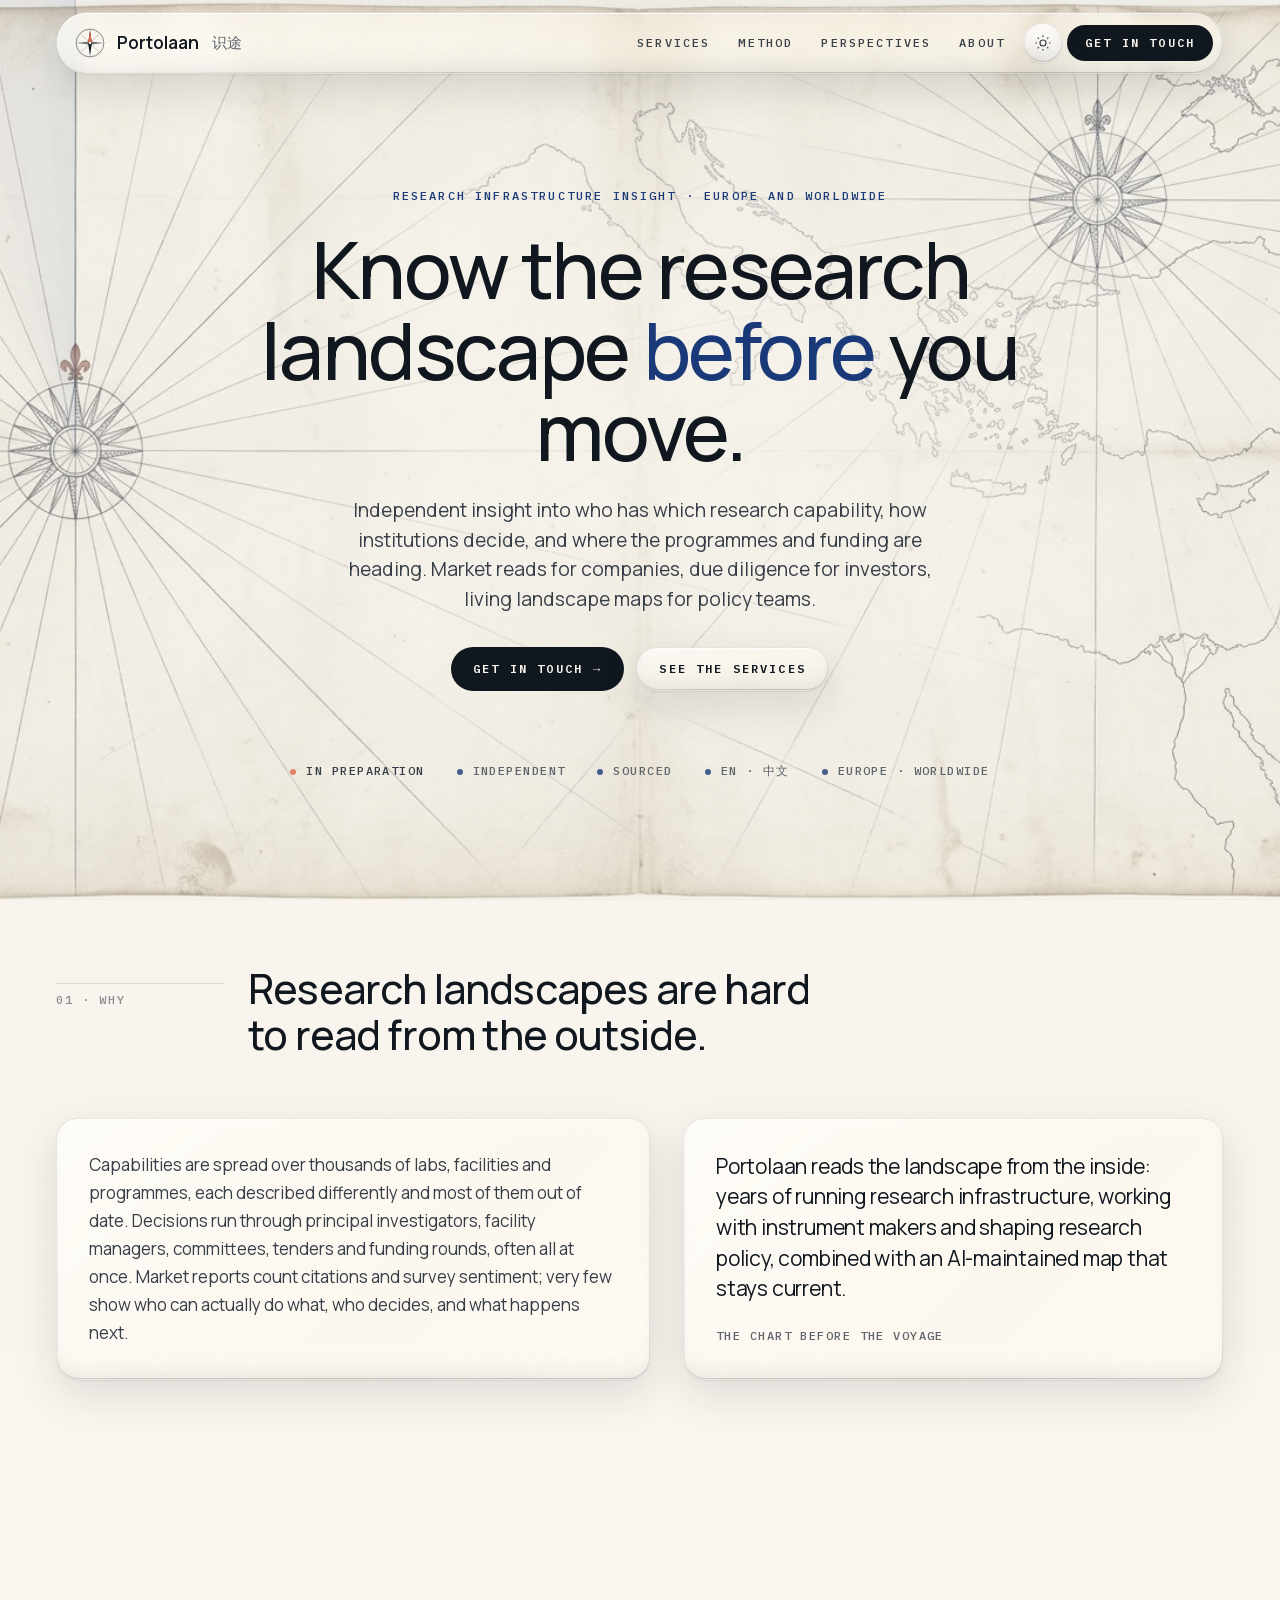
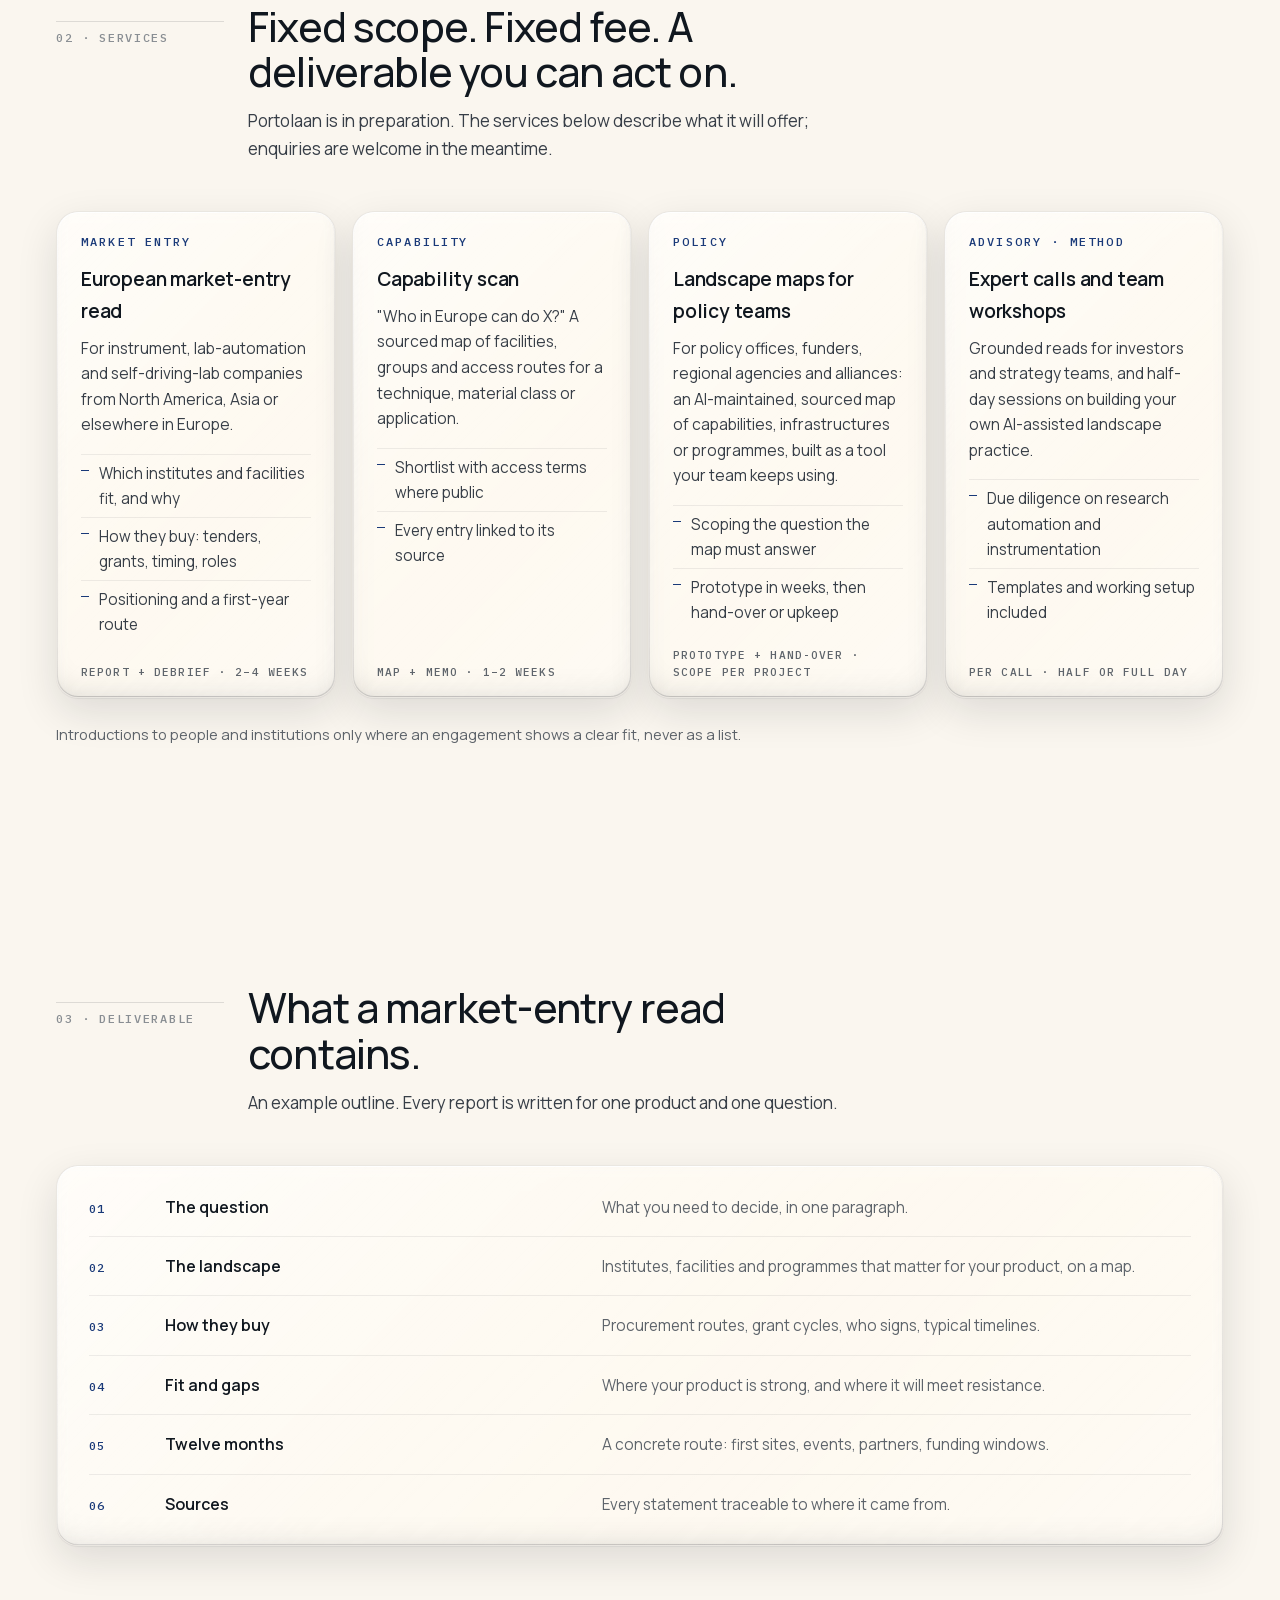
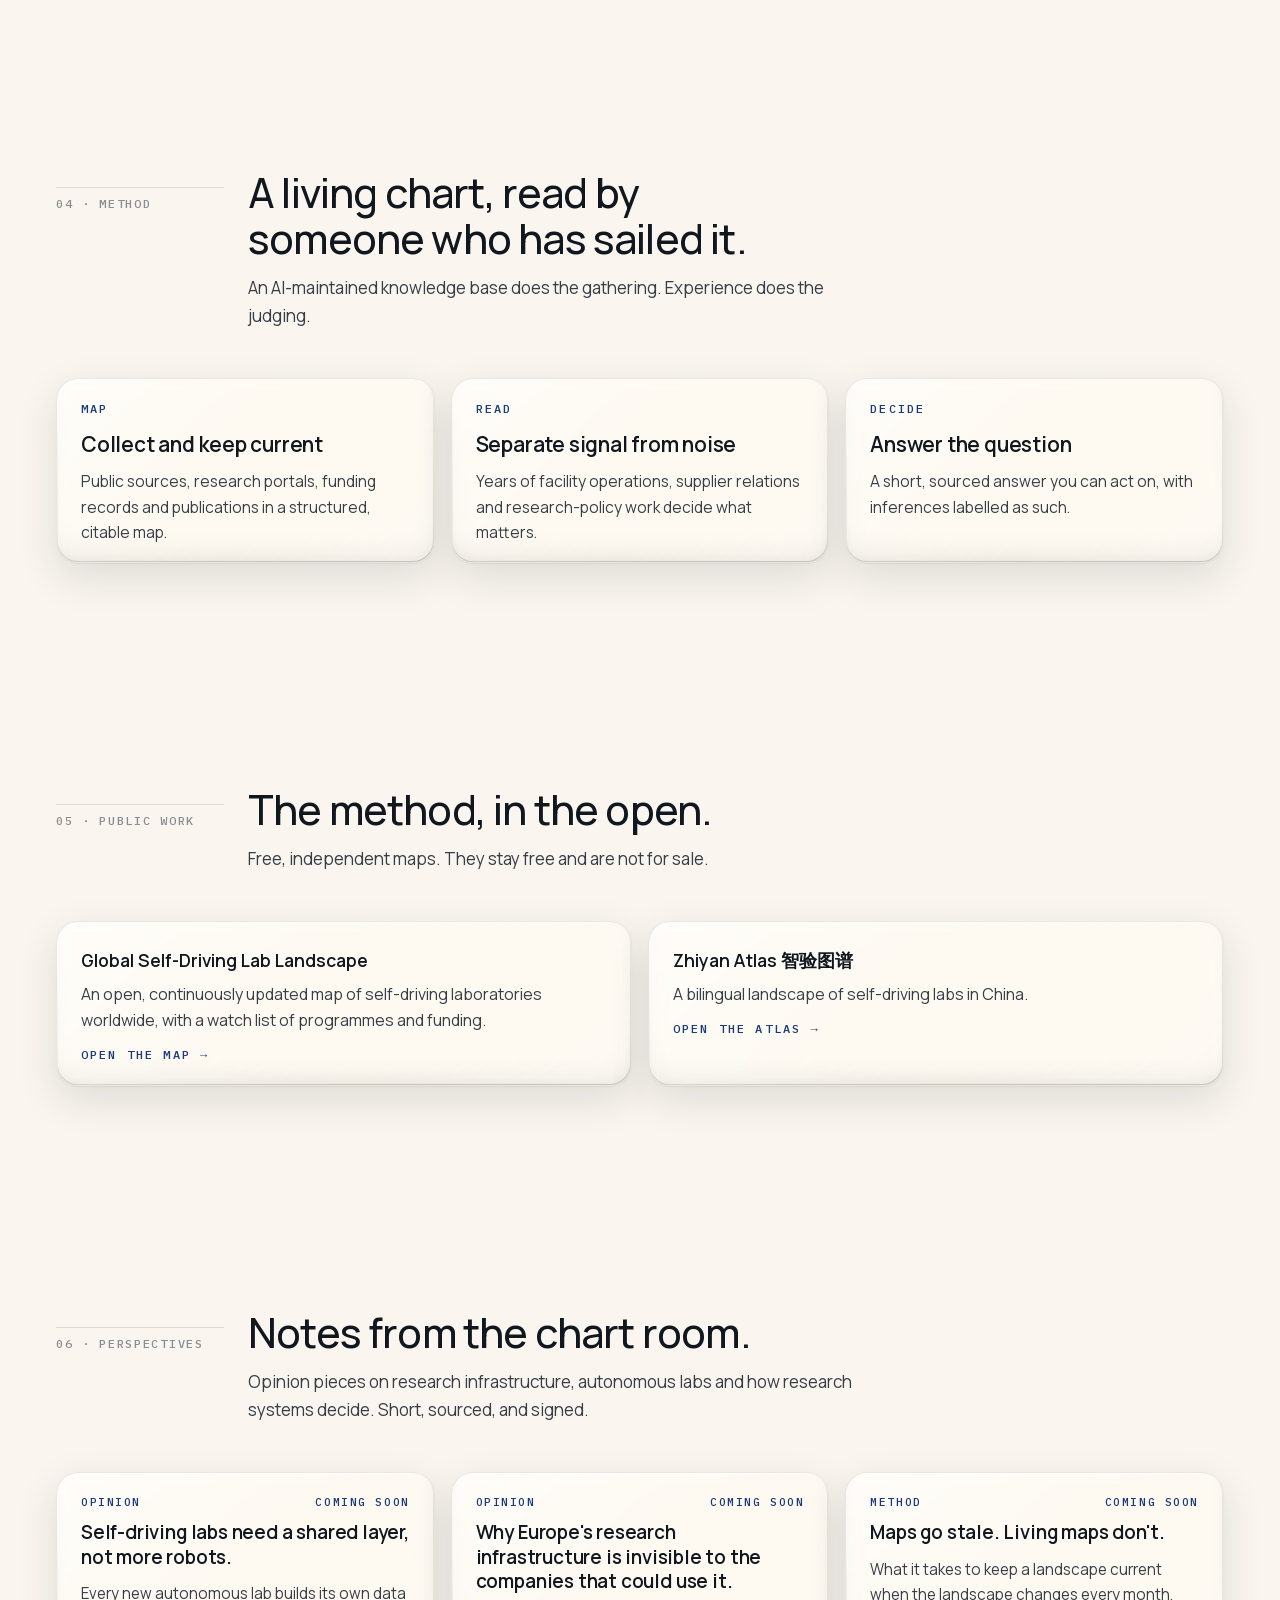
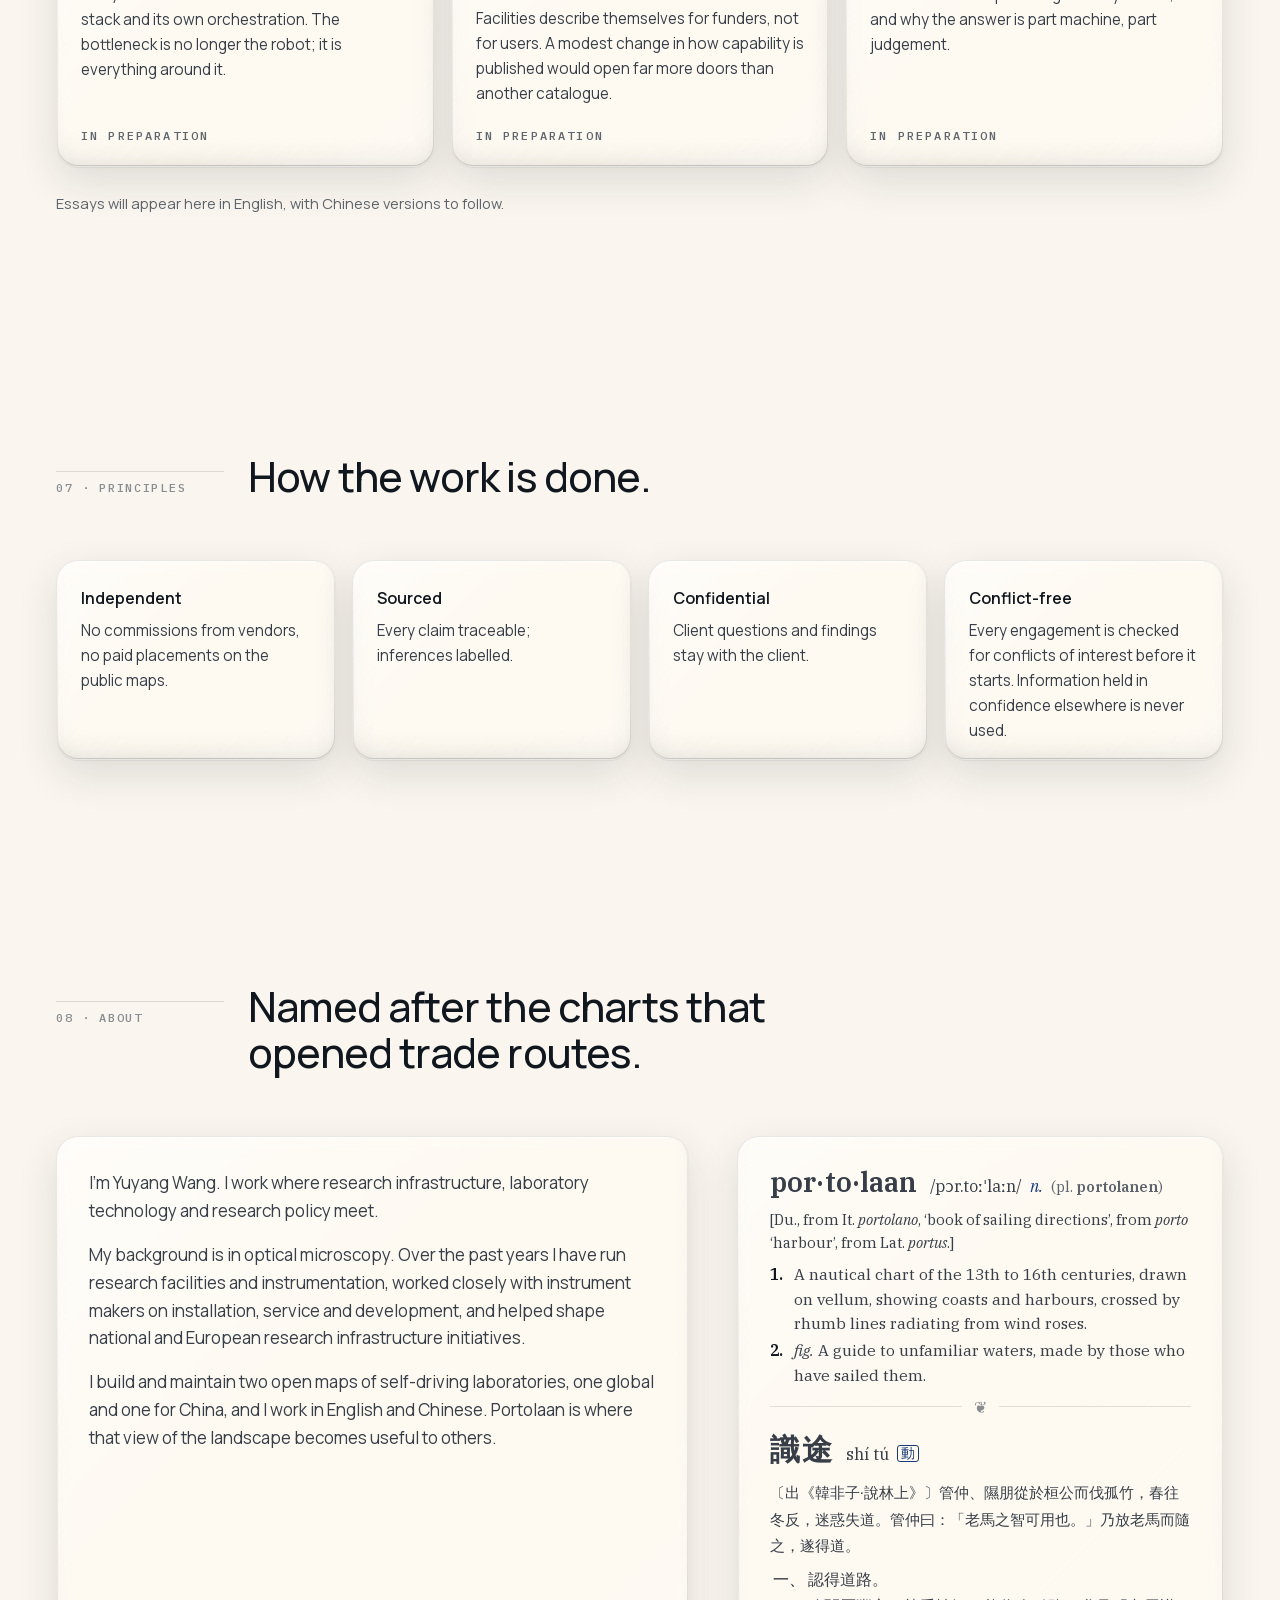
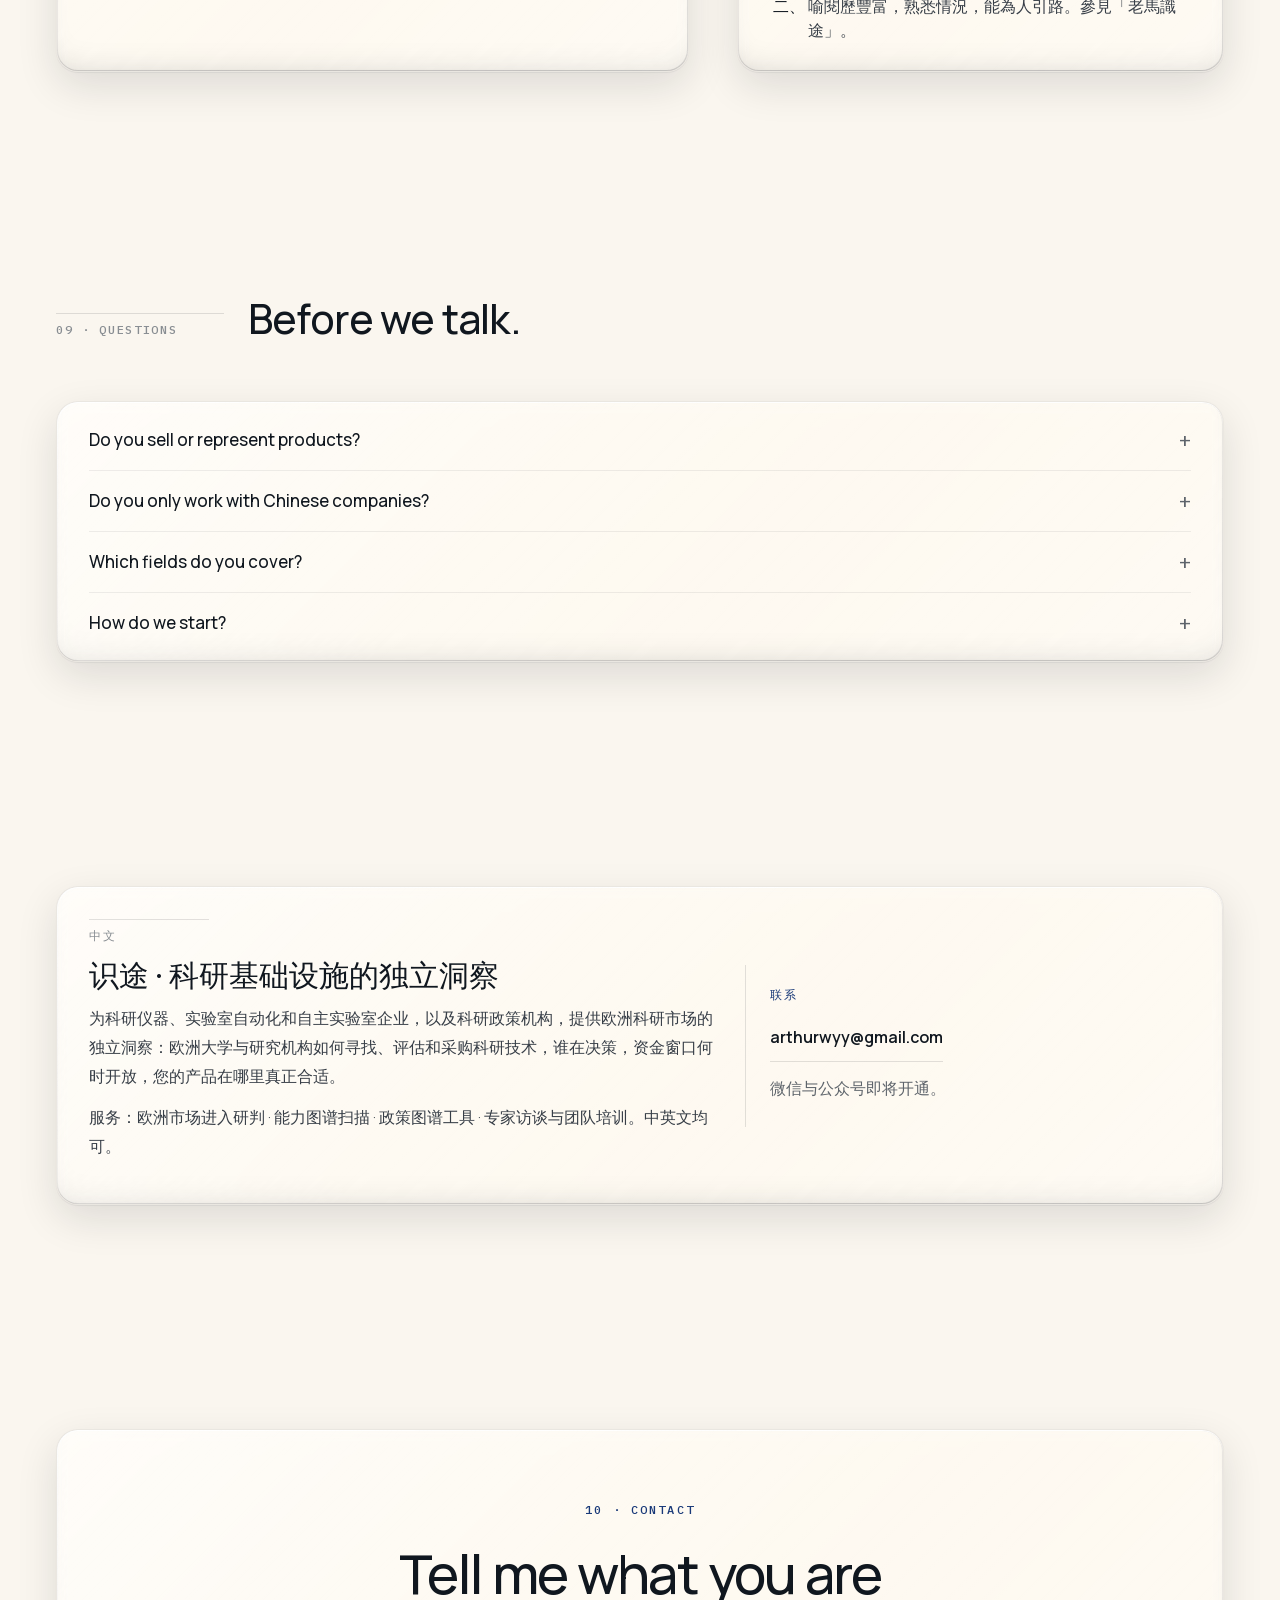
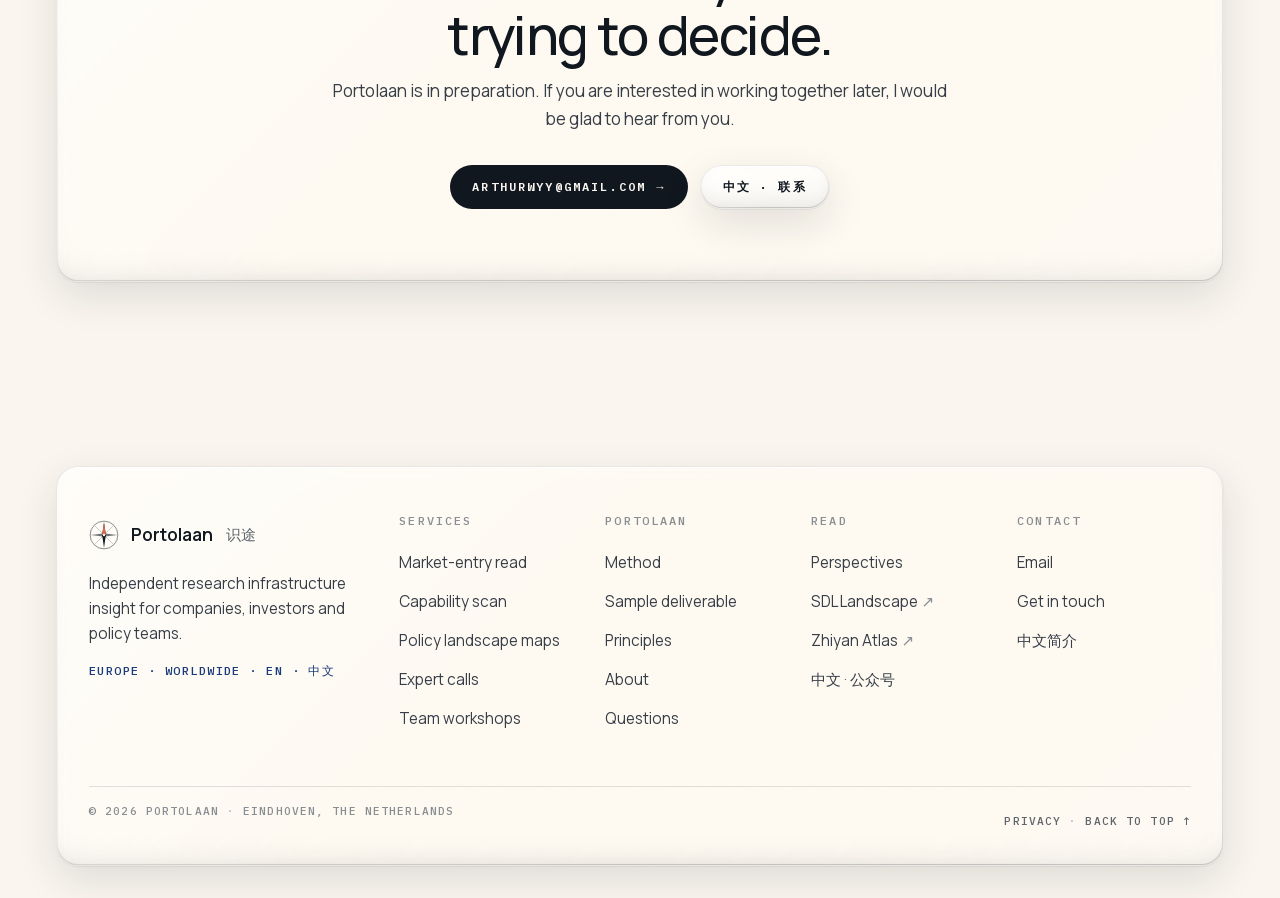
==== index.html @ 468b1782 "Portolaan website, first public version (soft launch, not indexed)" ====
<!doctype html>
<html lang="en">
<head>
<meta charset="utf-8">
<meta name="viewport" content="width=device-width, initial-scale=1, viewport-fit=cover">
<meta name="robots" content="noindex, nofollow">
<link rel="canonical" href="https://portolaan.com/">
<link rel="icon" href="favicon.svg" type="image/svg+xml">
<meta property="og:type" content="website">
<meta property="og:site_name" content="Portolaan 识途">
<meta property="og:title" content="Portolaan · Know the research landscape before you move">
<meta property="og:description" content="Independent research infrastructure insight for companies, investors and policy teams. Europe and worldwide.">
<meta property="og:url" content="https://portolaan.com/">
<meta property="og:image" content="https://portolaan.com/img/share.jpg">
<meta property="og:image:width" content="1200"><meta property="og:image:height" content="630">
<meta name="twitter:card" content="summary_large_image">
<meta name="theme-color" content="#0a0f15">
<title>Portolaan 识途 · Research infrastructure insight</title>
<meta name="description" content="Independent research infrastructure insight: who has which capability, how institutions decide, where programmes and funding are heading. For companies, investors and research-policy teams.">
<script>
/* Theme: remembered choice, else the system setting. Runs before paint to avoid a flash. */
(function(){try{var t=localStorage.getItem('portolaan-theme');if(t==='light'||t==='dark')document.documentElement.setAttribute('data-theme',t);}catch(e){}})();
</script>
<link rel="stylesheet" href="css/fonts-extra.css">
<link rel="stylesheet" href="css/tokens.css">
<link rel="stylesheet" href="css/glass.css">
<style>
*{box-sizing:border-box}
html{scroll-behavior:smooth;-webkit-text-size-adjust:100%;overflow-x:clip}
body{overflow-x:clip}
body{margin:0;background:var(--bg);color:var(--ink);font:400 var(--fs-body)/1.65 var(--font-sans);-webkit-font-smoothing:antialiased;text-rendering:optimizeLegibility}
a{color:inherit}
.wrap{max-width:var(--max);margin:0 auto;padding:0 max(16px,env(safe-area-inset-left))}
.ph{background:oklch(0.85 0.12 85 / 0.22);color:oklch(0.86 0.10 85);padding:0 5px;border-radius:4px}
:root[data-theme="light"] .ph{color:oklch(0.45 0.10 70)}
@media (prefers-color-scheme: light){:root:not([data-theme="dark"]) .ph{color:oklch(0.45 0.10 70)}}

/* Chart backdrop: fixed, behind everything, so every Lens surface has something to bend */
.chart-bg{position:fixed;inset:0;z-index:-2;pointer-events:none;color:var(--chart-line)}
.chart-bg svg{width:100%;height:100%;display:block}
/* Backdrop plate (generated, design-assets/gemini-prompts.md 1a) */
.plate{opacity:.82}
.plate-vellum{filter:saturate(.55) brightness(1.05) contrast(.92);opacity:.75}
.theme-light-only{display:none}
:root[data-theme="light"] .theme-light-only{display:inline}
:root[data-theme="light"] .theme-dark-only{display:none}
@media (prefers-color-scheme: light){:root:not([data-theme="dark"]) .theme-light-only{display:inline}:root:not([data-theme="dark"]) .theme-dark-only{display:none}}
/* Ambient loop: a slow drift of the whole chart, a compass-bearing sweep round the west rose, two beacons */
.drift{transform-box:view-box;transform-origin:50% 50%;animation:drift 90s var(--ease) infinite alternate}
@keyframes drift{from{transform:scale(1.03) translate(0,0)}to{transform:scale(1.09) translate(-1.6%,-1.2%)}}
.sweep{color:var(--accent);transform-origin:0 0;animation:sweep 48s linear infinite}
@keyframes sweep{to{transform:rotate(360deg)}}
.beacon{fill:none;stroke:var(--accent);stroke-width:1.2;transform-box:fill-box;transform-origin:center;opacity:0;animation:beacon 7s ease-out infinite}
.beacon.b2{animation-delay:3.5s}
@keyframes beacon{0%{transform:scale(.4);opacity:.55}100%{transform:scale(9);opacity:0}}
body.past-hero .drift,body.past-hero .sweep,body.past-hero .beacon{animation-play-state:paused}
@media (prefers-reduced-motion: reduce){.drift,.sweep,.beacon{animation:none}.beacon{display:none}}
.grain{position:fixed;inset:-50%;z-index:-1;pointer-events:none;opacity:.05;background-image:url("data:image/svg+xml;utf8,<svg xmlns='http://www.w3.org/2000/svg' width='160' height='160'><filter id='n'><feTurbulence type='fractalNoise' baseFrequency='.9' numOctaves='2' stitchTiles='stitch'/></filter><rect width='100%' height='100%' filter='url(%23n)'/></svg>")}


/* Header: floating Lens bar */
.bar{position:sticky;top:12px;z-index:50;margin:12px auto 0;width:calc(100% - 24px);max-width:calc(var(--max) - 32px);display:flex;align-items:center;justify-content:space-between;gap:var(--s-4);padding:10px 10px 10px 18px;border-radius:var(--r-pill)}
.brand{display:flex;align-items:center;gap:12px;text-decoration:none;white-space:nowrap;min-height:40px}
.brand svg{width:30px;height:30px;color:var(--ink)}
.brand .wm{font-weight:600;font-size:1.12rem;letter-spacing:-0.01em}
.brand .zh{font-size:.95rem;color:var(--ink-3);margin-left:2px}
nav{display:flex;align-items:center;gap:4px}
nav a{font:500 var(--fs-label)/1 var(--font-mono);letter-spacing:var(--track-label);text-transform:uppercase;text-decoration:none;color:var(--ink-2);padding:10px 12px;border-radius:var(--r-pill);transition:color var(--t-fast) var(--ease),background var(--t-fast) var(--ease)}
nav a:hover{color:var(--ink);background:var(--rule-2)}

/* Theme switch */
.theme-btn{flex:none;width:40px;height:40px;border-radius:var(--r-pill);display:grid;place-items:center;cursor:pointer;color:var(--ink-2);padding:0;margin-left:2px;transition:color var(--t-fast) var(--ease),transform var(--t-fast) var(--ease)}
.theme-btn:hover{color:var(--ink)}
.theme-btn:active{transform:scale(.94)}
.theme-btn svg{width:18px;height:18px}
.theme-btn .sun{display:none}
:root[data-theme="light"] .theme-btn .sun{display:block}
:root[data-theme="light"] .theme-btn .moon{display:none}
@media (prefers-color-scheme: light){:root:not([data-theme="dark"]) .theme-btn .sun{display:block}:root:not([data-theme="dark"]) .theme-btn .moon{display:none}}
/* Buttons */
.btn{display:inline-flex;align-items:center;gap:10px;font:600 var(--fs-label)/1 var(--font-mono);letter-spacing:var(--track-label);text-transform:uppercase;text-decoration:none;padding:15px 22px;border-radius:var(--r-pill);transition:transform var(--t-fast) var(--ease),box-shadow var(--t-base) var(--ease)}
.btn:active{transform:scale(.97)}
nav a.btn-solid,.btn-solid{background:var(--ink);color:var(--bg)}
.btn-solid:hover{transform:translateY(-1px)}
.btn-lens{color:var(--ink)}
.btn .arr{display:inline-block;transition:transform var(--t-base) var(--ease)}
.btn:hover .arr{transform:translateX(3px)}

/* Hero */
.hero{min-height:calc(100svh - 120px);display:grid;place-items:center;text-align:center;padding:var(--s-9) 0 var(--s-8)}
/* Quiet centre: a soft scrim behind the headline so the moving chart never fights the type */
.hero{position:relative}
.hero::before{content:"";position:absolute;inset:-10% 0;z-index:-1;pointer-events:none;background:radial-gradient(ellipse 50% 45% at 50% 48%,var(--bg) 0%,transparent 100%);opacity:.7}
.eyebrow{font:500 var(--fs-label)/1.4 var(--font-mono);letter-spacing:var(--track-label);text-transform:uppercase;color:var(--accent);margin:0 0 var(--s-5)}
h1{font-weight:500;font-size:var(--fs-display);line-height:1.02;letter-spacing:var(--track-display);margin:0 auto var(--s-5);max-width:16ch}
h1 em{font-style:normal;color:var(--accent)}
.lead{font-size:var(--fs-lead);line-height:1.55;color:var(--ink-2);max-width:56ch;margin:0 auto var(--s-6)}
.cta{display:flex;gap:var(--s-3);justify-content:center;flex-wrap:wrap}
.hero-meta{margin-top:var(--s-8);display:flex;gap:var(--s-6);justify-content:center;flex-wrap:wrap;font:500 var(--fs-label)/1.4 var(--font-mono);letter-spacing:.12em;text-transform:uppercase;color:var(--ink-3)}
.hero-meta .status{color:var(--ink-2)}
.hero-meta .status::before{background:var(--rhumb)!important;animation:none}
.hero-meta span::before{content:"";display:inline-block;width:6px;height:6px;border-radius:50%;background:var(--accent);margin-right:10px;vertical-align:middle;opacity:.8}

/* Sections */
section{padding:var(--s-9) 0;position:relative}
.sec-head{display:grid;grid-template-columns:168px 1fr;gap:var(--s-5);align-items:baseline;margin-bottom:var(--s-7)}
.idx{white-space:nowrap;font:500 var(--fs-label)/1 var(--font-mono);letter-spacing:.14em;color:var(--ink-4);text-transform:uppercase;padding-top:10px;border-top:1px solid var(--rule)}
h2{font-weight:500;font-size:var(--fs-h2);line-height:1.12;letter-spacing:var(--track-h2);margin:0 0 var(--s-3);max-width:22ch}
.sec-lead{font-size:1.06rem;color:var(--ink-2);max-width:62ch;margin:0}

/* The gap: statement + Lens panel */
.gap{display:grid;grid-template-columns:1.1fr 1fr;gap:var(--s-6);align-items:stretch}
.gap p{margin:0;color:var(--ink-2);font-size:1.06rem}
.statement{padding:var(--s-6);border-radius:var(--r-3)}
.statement p{color:var(--ink);font-size:1.32rem;line-height:1.45;letter-spacing:-0.01em}
.statement .who{margin-top:var(--s-5);font:500 var(--fs-label)/1.4 var(--font-mono);letter-spacing:.12em;text-transform:uppercase;color:var(--ink-3)}

.text-panel{padding:var(--s-6);border-radius:var(--r-3);margin:0}
/* Services: Lens panels */
.grid{display:grid;gap:var(--s-4);grid-template-columns:repeat(auto-fit,minmax(270px,1fr))}
.panel{padding:var(--s-5) var(--s-5) var(--s-4);border-radius:var(--r-3);display:flex;flex-direction:column;min-height:100%}
.panel .k{font:500 var(--fs-label)/1 var(--font-mono);letter-spacing:var(--track-label);text-transform:uppercase;color:var(--accent);margin-bottom:var(--s-4)}
.panel h3{font-weight:600;font-size:var(--fs-h3);letter-spacing:-0.01em;margin:0 0 var(--s-2)}
.panel p{margin:0;color:var(--ink-2);font-size:.97rem}
.panel ul{list-style:none;margin:var(--s-4) 0 0;padding:0}
.panel li{position:relative;padding:6px 0 6px 18px;color:var(--ink-2);font-size:.95rem;border-top:1px solid var(--rule-2)}
.panel li::before{content:"";position:absolute;left:0;top:15px;width:8px;height:1px;background:var(--accent)}
.panel .meta{margin-top:auto;padding-top:var(--s-4);font:500 .7rem/1.5 var(--font-mono);letter-spacing:.1em;text-transform:uppercase;color:var(--ink-3)}
.note{margin-top:var(--s-5);color:var(--ink-3);font-size:.92rem}

/* Sample report: ruled list */
.toc{border-radius:var(--r-3);padding:var(--s-3) var(--s-6)}
.toc ol{list-style:none;margin:0;padding:0;counter-reset:t}
.toc li{counter-increment:t;display:grid;grid-template-columns:60px 1fr 1.4fr;gap:var(--s-4);padding:var(--s-4) 0;border-top:1px solid var(--rule-2);align-items:baseline}
.toc li:first-child{border-top:0}
.toc li::before{content:counter(t,decimal-leading-zero);font:500 var(--fs-label)/1 var(--font-mono);color:var(--accent);letter-spacing:.1em}
.toc b{font-weight:600}
.toc span{color:var(--ink-3);font-size:.95rem}

/* Method: three steps on a rule */
.steps{display:grid;grid-template-columns:repeat(3,1fr);gap:var(--s-4)}
.step .n{font:500 var(--fs-label)/1 var(--font-mono);letter-spacing:var(--track-label);text-transform:uppercase;color:var(--accent);margin-bottom:var(--s-3)}
.step h3{font-weight:600;font-size:1.3rem;margin:0 0 var(--s-2);letter-spacing:-0.01em}
.step p{margin:0;color:var(--ink-2)}

/* Proof */
.proof{display:grid;grid-template-columns:1fr 1fr;gap:var(--s-4)}
.proof a{text-decoration:none;padding:var(--s-5);border-radius:var(--r-3);display:block;transition:transform var(--t-base) var(--ease)}
.proof a:hover{transform:translateY(-2px)}
.proof h3{margin:0 0 6px;font-weight:600;font-size:1.1rem}
.proof p{margin:0;color:var(--ink-2)}
.proof .go{display:block;margin-top:var(--s-4);font:500 var(--fs-label)/1 var(--font-mono);letter-spacing:var(--track-label);text-transform:uppercase;color:var(--accent)}

/* Perspectives (blog) */
.posts{display:grid;gap:var(--s-4);grid-template-columns:repeat(3,1fr)}
.post{text-decoration:none;padding:var(--s-5);border-radius:var(--r-3);display:flex;flex-direction:column;gap:var(--s-3);transition:transform var(--t-base) var(--ease)}
.post:not(.post-soon):hover{transform:translateY(-2px)}
.post-meta{display:flex;justify-content:space-between;font:500 .7rem/1 var(--font-mono);letter-spacing:.14em;text-transform:uppercase;color:var(--accent)}
.post h3{margin:0;font-weight:600;font-size:1.18rem;line-height:1.3;letter-spacing:-0.01em}
.post p{margin:0;color:var(--ink-2);font-size:.95rem}
.post .go{margin-top:auto;padding-top:var(--s-3);font:500 var(--fs-label)/1 var(--font-mono);letter-spacing:var(--track-label);text-transform:uppercase;color:var(--ink-3)}
/* Principles */
.principles{display:grid;grid-template-columns:repeat(4,1fr);gap:var(--s-4)}
.principles .panel{min-height:0}
.principles b{display:block;font-weight:600;margin-bottom:6px}
.principles p{margin:0;color:var(--ink-2);font-size:.95rem}

/* About */
.about{display:grid;grid-template-columns:1.3fr 1fr;gap:var(--s-7)}
.about p{margin:0 0 var(--s-4);color:var(--ink-2);font-size:1.06rem}
/* Name card as an old dictionary entry: serif, small caps, hairlines, hanging senses */
.namecard{padding:var(--s-5) var(--s-6);border-radius:var(--r-3)}
.dict{--serif:"IBM Plex Serif","Iowan Old Style",Palatino,Georgia,serif;
      --serif-tc:"Songti TC","STSong","PMingLiU","MingLiU","Noto Serif CJK TC","Source Han Serif TC",serif;
      font-family:var(--serif);color:var(--ink);font-size:.98rem;line-height:1.55}
.dict::before{opacity:.8}
.dict p{margin:0}
.dict .hw{font-size:1.02rem;margin-bottom:6px}
.dict .hw b{font-size:1.7rem;font-weight:700;letter-spacing:.005em;margin-right:4px}
.dict .hw.zh b{font-family:var(--serif-tc);font-size:1.9rem;letter-spacing:.06em}
.dict .pron{font-family:var(--serif);color:var(--ink-2);margin:0 4px}
.dict .pos{color:var(--accent);margin-right:4px}
.dict [lang="zh-Hant"] .pos{font-style:normal;font-family:var(--serif-tc);font-size:.85rem;border:1px solid currentColor;border-radius:3px;padding:0 3px;vertical-align:2px}
.dict .infl{color:var(--ink-3);font-size:.92rem}
.dict .infl b{font-weight:600;font-size:inherit;margin:0}
.dict .ety{color:var(--ink-2);font-size:.92rem;margin-bottom:8px}
.dict [lang="zh-Hant"]{font-family:var(--serif-tc)}
.dict [lang="zh-Hant"] .ety{line-height:1.8}
.dict .senses{margin:0;padding-left:1.5em;list-style:none;counter-reset:sn}
.dict .senses li{counter-increment:sn;position:relative;margin:3px 0;color:var(--ink-2)}
.dict .senses li::before{content:counter(sn) ".";position:absolute;left:-1.5em;font-weight:700;color:var(--ink)}
.dict [lang="zh-Hant"] .senses{padding-left:2.4em}
.dict [lang="zh-Hant"] .senses li::before{content:counter(sn,cjk-decimal) "、";left:-2.4em;width:2.2em;text-align:right;font-weight:400}
.dict .orn{text-align:center;color:var(--ink-4);margin:var(--s-3) 0;font-size:1rem;letter-spacing:1em;border-top:1px solid var(--rule-2);line-height:0;padding-top:0}
.dict .orn{display:flex;align-items:center;gap:12px;border:0;line-height:1;letter-spacing:0}
.dict .orn::before,.dict .orn::after{content:"";flex:1;height:1px;background:var(--rule)}

/* FAQ */
.faq{border-radius:var(--r-3);padding:var(--s-2) var(--s-6)}
details{border-top:1px solid var(--rule-2);padding:var(--s-2) 0}
details:first-child{border-top:0}
summary{cursor:pointer;list-style:none;min-height:44px;padding:8px 0;display:flex;justify-content:space-between;align-items:center;font-weight:500;font-size:1.06rem}
summary::-webkit-details-marker{display:none}
summary::after{content:"+";font:400 1.3rem/1 var(--font-mono);color:var(--ink-3);transition:transform var(--t-base) var(--ease)}
details[open] summary::after{transform:rotate(45deg)}
details p{color:var(--ink-2);margin:var(--s-3) 0 0;max-width:70ch}

/* Chinese block + channels */
.zh-block{border-radius:var(--r-3);padding:var(--s-6);display:grid;grid-template-columns:1.4fr 1fr;gap:var(--s-6);align-items:center}
.zh-block h2{font-size:1.9rem;letter-spacing:0}
.zh-block p{color:var(--ink-2);margin:0 0 var(--s-3);line-height:1.8}
.zh-contact{padding:var(--s-5);border-left:1px solid var(--rule)}
.zh-contact .k{font:500 var(--fs-label)/1 var(--font-mono);letter-spacing:var(--track-label);color:var(--accent);margin-bottom:var(--s-3)}
.zh-contact a{color:var(--ink);font-weight:600;text-decoration:none;border-bottom:1px solid var(--rule);display:inline-block;padding:10px 0}
.zh-contact .soon{color:var(--ink-3);margin:var(--s-3) 0 0}
.qr{display:grid;grid-template-columns:1fr 1fr;gap:var(--s-4)}
.qr div{text-align:center}
.qr .box{aspect-ratio:1;border-radius:var(--r-2);border:1px dashed oklch(0.86 0.10 85 / 0.6);display:grid;place-items:center;font:500 .7rem/1.4 var(--font-mono);color:oklch(0.86 0.10 85);margin-bottom:var(--s-2);background:oklch(0.30 0.06 80 / 0.25)}
.qr b{display:block;font-size:.95rem}
.qr span{font-size:.82rem;color:var(--ink-3)}

/* Contact */
.contact{text-align:center;padding:var(--s-8) var(--s-6);border-radius:var(--r-3)}
.contact h2{margin:0 auto var(--s-3);max-width:18ch;font-size:clamp(2rem,4.4vw,3.4rem);letter-spacing:var(--track-display)}
.contact .sec-lead{margin:0 auto var(--s-6)}
.channels{margin-top:var(--s-5);font:500 var(--fs-label)/1.8 var(--font-mono);letter-spacing:.1em;text-transform:uppercase;color:var(--ink-3)}

/* Footer: site map on a Lens panel */
.site-foot{margin:var(--s-8) auto var(--s-6);border-radius:var(--r-3);padding:var(--s-7) var(--s-6) var(--s-5)}
.foot-grid{display:grid;grid-template-columns:1.6fr repeat(4,1fr);gap:var(--s-6)}
.foot-brand .brand{margin-bottom:var(--s-4)}
.foot-brand p{margin:0 0 var(--s-4);color:var(--ink-2);font-size:.95rem;max-width:30ch}
.foot-brand .tag{font:500 var(--fs-label)/1.5 var(--font-mono);letter-spacing:.12em;text-transform:uppercase;color:var(--accent)}
.foot-col h4{margin:0 0 var(--s-4);font:500 var(--fs-label)/1 var(--font-mono);letter-spacing:var(--track-label);text-transform:uppercase;color:var(--ink-4)}
.foot-col ul{list-style:none;margin:0;padding:0}
.foot-col li{margin:0}
.foot-col a{display:inline-block;padding:7px 0;text-decoration:none;color:var(--ink-2);font-size:.95rem;transition:color var(--t-fast) var(--ease)}
.foot-col a:hover{color:var(--ink)}
.foot-col .ext::after{content:" ↗";color:var(--ink-4)}
.foot-base{margin-top:var(--s-7);padding-top:var(--s-4);border-top:1px solid var(--rule);display:flex;justify-content:space-between;gap:var(--s-4);flex-wrap:wrap;font:500 .7rem/1.6 var(--font-mono);letter-spacing:.1em;text-transform:uppercase;color:var(--ink-4)}
.foot-base a{text-decoration:none;color:var(--ink-3);display:inline-block;padding:10px 0}
.foot-base a:hover{color:var(--ink)}
.foot-base .sep{margin:0 8px;opacity:.6}
@media (max-width:900px){.foot-grid{grid-template-columns:1fr 1fr}.foot-brand{grid-column:1/-1}}
@media (max-width:560px){.site-foot{padding:var(--s-6) var(--s-5) var(--s-4)}}

/* Reveal on scroll */
.rv{opacity:0;transform:translateY(14px);transition:opacity var(--t-slow) var(--ease),transform var(--t-slow) var(--ease)}
.rv.in{opacity:1;transform:none}
@media (prefers-reduced-motion: reduce){.rv{opacity:1;transform:none;transition:none}html{scroll-behavior:auto}}

@media (max-width:900px){
  nav a:not(.keep){display:none}
  .theme-btn{display:grid}
  .sec-head{grid-template-columns:1fr;gap:var(--s-3)}
  .idx{width:fit-content;padding-right:24px}
  .gap,.about,.zh-block,.proof,.posts{grid-template-columns:1fr}
  .steps,.principles{grid-template-columns:1fr 1fr}
  .toc li{grid-template-columns:44px 1fr}
  .toc li span{grid-column:2}
}
@media (max-width:420px){
  .bar{padding:8px 8px 8px 12px}
  .bar .brand svg{width:26px;height:26px}
  .bar .brand .wm{font-size:1rem}
  nav a.btn-solid.keep{padding:11px 12px !important;letter-spacing:.1em;white-space:nowrap}
}
@media (max-width:560px){
  .steps,.principles{grid-template-columns:1fr}
  .bar{top:8px;margin:8px auto 0;width:calc(100% - 16px)}
  .brand .zh{display:none}
  .hero-meta{gap:var(--s-4)}
}
</style>
</head>
<body>

<!-- Chart backdrop: a portolan network of rhumb lines from 16-point wind roses -->
<div class="chart-bg" aria-hidden="true">
  <svg class="plate-svg" viewBox="0 0 1376 768" preserveAspectRatio="xMidYMid slice">
    <g class="drift">
      <g class="theme-dark-only">
        <image class="plate" href="img/plate-deepwater.webp" width="1376" height="768"/>
        <g transform="translate(256 383)"><g class="sweep" data-sweep></g></g>
        <circle class="beacon b1" cx="256" cy="383" r="10"/>
        <circle class="beacon b2" cx="1158" cy="176" r="10"/>
      </g>
      <g class="theme-light-only">
        <image class="plate plate-vellum" href="img/plate-vellum.webp" width="1376" height="768"/>
        <g transform="translate(206 381)"><g class="sweep" data-sweep></g></g>
        <circle class="beacon b1" cx="206" cy="381" r="10"/>
        <circle class="beacon b2" cx="1078" cy="170" r="10"/>
      </g>
    </g>
  </svg>
</div>
<div class="grain" aria-hidden="true"></div>


<header class="bar lens">
  <a class="brand" href="#top" aria-label="Portolaan home">
    <svg viewBox="0 0 40 40" aria-hidden="true">
      <circle cx="20" cy="20" r="18.5" fill="none" stroke="currentColor" stroke-width="1.2" opacity=".55"/>
      <g stroke="currentColor" stroke-width=".8" opacity=".35">
        <line x1="20" y1="3" x2="20" y2="37"/><line x1="3" y1="20" x2="37" y2="20"/>
        <line x1="8" y1="8" x2="32" y2="32"/><line x1="32" y1="8" x2="8" y2="32"/>
      </g>
      <path d="M20 4 L22.6 20 L20 36 L17.4 20 Z" fill="currentColor"/>
      <path d="M4 20 L20 17.6 L36 20 L20 22.4 Z" fill="currentColor" opacity=".55"/>
      <path d="M20 4 L22.6 20 L17.4 20 Z" fill="var(--rhumb)"/>
      <circle cx="20" cy="20" r="1.6" fill="var(--bg)"/>
    </svg>
    <span class="wm">Portolaan</span><span class="zh">识途</span>
  </a>
  <nav aria-label="Primary">
    <a href="#services">Services</a><a href="#method">Method</a><a href="#perspectives">Perspectives</a><a href="#about">About</a>
    <button class="theme-btn lens keep" type="button" id="theme" aria-label="Switch between dark and light">
      <svg class="moon" viewBox="0 0 24 24" fill="none" stroke="currentColor" stroke-width="1.6" aria-hidden="true"><path d="M20 14.5A8 8 0 0 1 9.5 4a8 8 0 1 0 10.5 10.5z"/></svg>
      <svg class="sun" viewBox="0 0 24 24" fill="none" stroke="currentColor" stroke-width="1.6" aria-hidden="true"><circle cx="12" cy="12" r="4"/><path d="M12 2v2M12 20v2M2 12h2M20 12h2M4.9 4.9l1.4 1.4M17.7 17.7l1.4 1.4M4.9 19.1l1.4-1.4M17.7 6.3l1.4-1.4"/></svg>
    </button>
    <a class="btn btn-solid keep" href="#contact" style="padding:12px 18px">Get in touch</a>
  </nav>
</header>

<main id="top">
<div class="wrap">

  <section class="hero">
    <div>
      <p class="eyebrow rv">Research infrastructure insight · Europe and worldwide</p>
      <h1 class="rv">Know the research landscape <em>before</em> you move.</h1>
      <p class="lead rv">Independent insight into who has which research capability, how institutions decide, and where the programmes and funding are heading. Market reads for companies, due diligence for investors, living landscape maps for policy teams.</p>
      <div class="cta rv">
        <a class="btn btn-solid" href="#contact">Get in touch <span class="arr">→</span></a>
        <a class="btn btn-lens lens" href="#services">See the services</a>
      </div>
      <div class="hero-meta rv"><span class="status">In preparation</span><span>Independent</span><span>Sourced</span><span>EN · 中文</span><span>Europe · worldwide</span></div>
    </div>
  </section>

  <section id="gap">
    <div class="sec-head rv"><div class="idx">01 · Why</div><div><h2>Research landscapes are hard to read from the outside.</h2></div></div>
    <div class="gap">
      <p class="rv text-panel lens">Capabilities are spread over thousands of labs, facilities and programmes, each described differently and most of them out of date. Decisions run through principal investigators, facility managers, committees, tenders and funding rounds, often all at once. Market reports count citations and survey sentiment; very few show who can actually do what, who decides, and what happens next.</p>
      <div class="statement lens rv">
        <p>Portolaan reads the landscape from the inside: years of running research infrastructure, working with instrument makers and shaping research policy, combined with an AI-maintained map that stays current.</p>
        <div class="who">The chart before the voyage</div>
      </div>
    </div>
  </section>

  <section id="services">
    <div class="sec-head rv"><div class="idx">02 · Services</div><div><h2>Fixed scope. Fixed fee. A deliverable you can act on.</h2><p class="sec-lead">Portolaan is in preparation. The services below describe what it will offer; enquiries are welcome in the meantime.</p></div></div>
    <div class="grid">
      <article class="panel lens rv">
        <div class="k">Market entry</div>
        <h3>European market-entry read</h3>
        <p>For instrument, lab-automation and self-driving-lab companies from North America, Asia or elsewhere in Europe.</p>
        <ul><li>Which institutes and facilities fit, and why</li><li>How they buy: tenders, grants, timing, roles</li><li>Positioning and a first-year route</li></ul>
        <div class="meta">Report + debrief · 2–4 weeks</div>
      </article>
      <article class="panel lens rv">
        <div class="k">Capability</div>
        <h3>Capability scan</h3>
        <p>"Who in Europe can do X?" A sourced map of facilities, groups and access routes for a technique, material class or application.</p>
        <ul><li>Shortlist with access terms where public</li><li>Every entry linked to its source</li></ul>
        <div class="meta">Map + memo · 1–2 weeks</div>
      </article>
      <article class="panel lens rv">
        <div class="k">Policy</div>
        <h3>Landscape maps for policy teams</h3>
        <p>For policy offices, funders, regional agencies and alliances: an AI-maintained, sourced map of capabilities, infrastructures or programmes, built as a tool your team keeps using.</p>
        <ul><li>Scoping the question the map must answer</li><li>Prototype in weeks, then hand-over or upkeep</li></ul>
        <div class="meta">Prototype + hand-over · scope per project</div>
      </article>
      <article class="panel lens rv">
        <div class="k">Advisory · Method</div>
        <h3>Expert calls and team workshops</h3>
        <p>Grounded reads for investors and strategy teams, and half-day sessions on building your own AI-assisted landscape practice.</p>
        <ul><li>Due diligence on research automation and instrumentation</li><li>Templates and working setup included</li></ul>
        <div class="meta">Per call · half or full day</div>
      </article>
    </div>
    <p class="note rv">Introductions to people and institutions only where an engagement shows a clear fit, never as a list.</p>
  </section>

  <section id="sample">
    <div class="sec-head rv"><div class="idx">03 · Deliverable</div><div><h2>What a market-entry read contains.</h2><p class="sec-lead">An example outline. Every report is written for one product and one question.</p></div></div>
    <div class="toc lens rv">
      <ol>
        <li><b>The question</b><span>What you need to decide, in one paragraph.</span></li>
        <li><b>The landscape</b><span>Institutes, facilities and programmes that matter for your product, on a map.</span></li>
        <li><b>How they buy</b><span>Procurement routes, grant cycles, who signs, typical timelines.</span></li>
        <li><b>Fit and gaps</b><span>Where your product is strong, and where it will meet resistance.</span></li>
        <li><b>Twelve months</b><span>A concrete route: first sites, events, partners, funding windows.</span></li>
        <li><b>Sources</b><span>Every statement traceable to where it came from.</span></li>
      </ol>
    </div>
  </section>

  <section id="method">
    <div class="sec-head rv"><div class="idx">04 · Method</div><div><h2>A living chart, read by someone who has sailed it.</h2><p class="sec-lead">An AI-maintained knowledge base does the gathering. Experience does the judging.</p></div></div>
    <div class="steps">
      <div class="step panel lens rv"><div class="n">Map</div><h3>Collect and keep current</h3><p>Public sources, research portals, funding records and publications in a structured, citable map.</p></div>
      <div class="step panel lens rv"><div class="n">Read</div><h3>Separate signal from noise</h3><p>Years of facility operations, supplier relations and research-policy work decide what matters.</p></div>
      <div class="step panel lens rv"><div class="n">Decide</div><h3>Answer the question</h3><p>A short, sourced answer you can act on, with inferences labelled as such.</p></div>
    </div>
  </section>

  <section id="proof">
    <div class="sec-head rv"><div class="idx">05 · Public work</div><div><h2>The method, in the open.</h2><p class="sec-lead">Free, independent maps. They stay free and are not for sale.</p></div></div>
    <div class="proof">
      <a class="lens rv" href="https://sdl-map.discoverylabs.nl"><h3>Global Self-Driving Lab Landscape</h3><p>An open, continuously updated map of self-driving laboratories worldwide, with a watch list of programmes and funding.</p><span class="go">Open the map →</span></a>
      <a class="lens rv" href="https://zhiyanatlas.com"><h3>Zhiyan Atlas 智验图谱</h3><p>A bilingual landscape of self-driving labs in China.</p><span class="go">Open the atlas →</span></a>
    </div>
  </section>

  <section id="perspectives">
    <div class="sec-head rv"><div class="idx">06 · Perspectives</div><div><h2>Notes from the chart room.</h2><p class="sec-lead">Opinion pieces on research infrastructure, autonomous labs and how research systems decide. Short, sourced, and signed.</p></div></div>
    <div class="posts">
      <div class="post post-soon lens rv">
        <div class="post-meta"><span>Opinion</span><span>Coming soon</span></div>
        <h3>Self-driving labs need a shared layer, not more robots.</h3>
        <p>Every new autonomous lab builds its own data stack and its own orchestration. The bottleneck is no longer the robot; it is everything around it.</p>
        <span class="go">In preparation</span>
      </div>
      <div class="post post-soon lens rv">
        <div class="post-meta"><span>Opinion</span><span>Coming soon</span></div>
        <h3>Why Europe's research infrastructure is invisible to the companies that could use it.</h3>
        <p>Facilities describe themselves for funders, not for users. A modest change in how capability is published would open far more doors than another catalogue.</p>
        <span class="go">In preparation</span>
      </div>
      <div class="post post-soon lens rv">
        <div class="post-meta"><span>Method</span><span>Coming soon</span></div>
        <h3>Maps go stale. Living maps don't.</h3>
        <p>What it takes to keep a landscape current when the landscape changes every month, and why the answer is part machine, part judgement.</p>
        <span class="go">In preparation</span>
      </div>
    </div>
    <p class="note rv">Essays will appear here in English, with Chinese versions to follow.</p>
  </section>

  <section id="principles">
    <div class="sec-head rv"><div class="idx">07 · Principles</div><div><h2>How the work is done.</h2></div></div>
    <div class="principles">
      <div class="panel lens rv"><b>Independent</b><p>No commissions from vendors, no paid placements on the public maps.</p></div>
      <div class="panel lens rv"><b>Sourced</b><p>Every claim traceable; inferences labelled.</p></div>
      <div class="panel lens rv"><b>Confidential</b><p>Client questions and findings stay with the client.</p></div>
      <div class="panel lens rv"><b>Conflict-free</b><p>Every engagement is checked for conflicts of interest before it starts. Information held in confidence elsewhere is never used.</p></div>
    </div>
  </section>

  <section id="about">
    <div class="sec-head rv"><div class="idx">08 · About</div><div><h2>Named after the charts that opened trade routes.</h2></div></div>
    <div class="about">
      <div class="text-panel lens rv">
        <p>I'm Yuyang Wang. I work where research infrastructure, laboratory technology and research policy meet.</p>
        <p>My background is in optical microscopy. Over the past years I have run research facilities and instrumentation, worked closely with instrument makers on installation, service and development, and helped shape national and European research infrastructure initiatives.</p>
        <p style="margin:0">I build and maintain two open maps of self-driving laboratories, one global and one for China, and I work in English and Chinese. Portolaan is where that view of the landscape becomes useful to others.</p>
      </div>
      <div class="namecard dict lens rv" lang="en">
        <div class="entry">
          <p class="hw"><b>por·to·laan</b> <span class="pron">/pɔr.toːˈlaːn/</span> <i class="pos">n.</i> <span class="infl">(pl.&nbsp;<b>portolanen</b>)</span></p>
          <p class="ety">[Du., from It. <i>portolano</i>, ‘book of sailing directions’, from <i>porto</i> ‘harbour’, from Lat. <i>portus</i>.]</p>
          <ol class="senses">
            <li>A nautical chart of the 13th to 16th centuries, drawn on vellum, showing coasts and harbours, crossed by rhumb lines radiating from wind roses.</li>
            <li><i>fig.</i> A guide to unfamiliar waters, made by those who have sailed them.</li>
          </ol>
        </div>
        <div class="orn" aria-hidden="true">❦</div>
        <div class="entry" lang="zh-Hant">
          <p class="hw zh"><b>識途</b> <span class="pron">shí tú</span> <i class="pos">動</i></p>
          <p class="ety">〔出《韓非子·說林上》〕管仲、隰朋從於桓公而伐孤竹，春往冬反，迷惑失道。管仲曰：「老馬之智可用也。」乃放老馬而隨之，遂得道。</p>
          <ol class="senses">
            <li>認得道路。</li>
            <li>喻閱歷豐富，熟悉情況，能為人引路。參見「老馬識途」。</li>
          </ol>
        </div>
      </div>
    </div>
  </section>

  <section id="faq">
    <div class="sec-head rv"><div class="idx">09 · Questions</div><div><h2>Before we talk.</h2></div></div>
    <div class="faq lens rv">
      <details><summary>Do you sell or represent products?</summary><p>No. Portolaan advises; it does not resell, represent or take commission on any product.</p></details>
      <details><summary>Do you only work with Chinese companies?</summary><p>No. Clients come from anywhere. Chinese is one working language among others, alongside English and the European research systems themselves.</p></details>
      <details><summary>Which fields do you cover?</summary><p>Research infrastructure broadly, with depth in laboratory automation, self-driving labs, characterisation and materials research.</p></details>
      <details><summary>How do we start?</summary><p>Portolaan is in preparation. Send a short note about your question; once services open, the first step is a 30-minute call, followed by a short proposal with scope, deliverable and fee.</p></details>
    </div>
  </section>

  <section id="zh">
    <div class="zh-block lens rv">
      <div>
        <div class="idx" style="width:120px;margin-bottom:16px">中文</div>
        <h2>识途 · 科研基础设施的独立洞察</h2>
        <p>为科研仪器、实验室自动化和自主实验室企业，以及科研政策机构，提供欧洲科研市场的独立洞察：欧洲大学与研究机构如何寻找、评估和采购科研技术，谁在决策，资金窗口何时开放，您的产品在哪里真正合适。</p>
        <p>服务：欧洲市场进入研判 · 能力图谱扫描 · 政策图谱工具 · 专家访谈与团队培训。中英文均可。</p>
      </div>
      <div class="zh-contact">
        <div class="k">联系</div>
        <p><a href="mailto:arthurwyy@gmail.com?subject=Portolaan%20%E5%92%A8%E8%AF%A2">arthurwyy@gmail.com</a></p>
        <p class="soon">微信与公众号即将开通。</p>
      </div>
    </div>
  </section>

  <section id="contact">
  <div class="contact lens rv">
    <p class="eyebrow rv">10 · Contact</p>
    <h2 class="rv">Tell me what you are trying to decide.</h2>
    <p class="sec-lead rv">Portolaan is in preparation. If you are interested in working together later, I would be glad to hear from you.</p>
    <div class="cta rv">
      <a class="btn btn-solid" href="mailto:arthurwyy@gmail.com?subject=Portolaan%20enquiry">arthurwyy@gmail.com <span class="arr">→</span></a>
      <a class="btn btn-lens lens" href="#zh">中文 · 联系</a>
    </div>
  </div>
  </section>

</div>
</main>

<div class="wrap"><footer class="site-foot lens" aria-label="Site map">
  <div class="foot-grid">
    <div class="foot-brand">
      <a class="brand" href="#top" aria-label="Portolaan home"><svg viewBox="0 0 40 40" aria-hidden="true">
      <circle cx="20" cy="20" r="18.5" fill="none" stroke="currentColor" stroke-width="1.2" opacity=".55"/>
      <g stroke="currentColor" stroke-width=".8" opacity=".35">
        <line x1="20" y1="3" x2="20" y2="37"/><line x1="3" y1="20" x2="37" y2="20"/>
        <line x1="8" y1="8" x2="32" y2="32"/><line x1="32" y1="8" x2="8" y2="32"/>
      </g>
      <path d="M20 4 L22.6 20 L20 36 L17.4 20 Z" fill="currentColor"/>
      <path d="M4 20 L20 17.6 L36 20 L20 22.4 Z" fill="currentColor" opacity=".55"/>
      <path d="M20 4 L22.6 20 L17.4 20 Z" fill="var(--rhumb)"/>
      <circle cx="20" cy="20" r="1.6" fill="var(--bg)"/>
    </svg><span class="wm">Portolaan</span><span class="zh">识途</span></a>
      <p>Independent research infrastructure insight for companies, investors and policy teams.</p>
      <div class="tag">Europe · worldwide · EN · 中文</div>
    </div>
    <div class="foot-col" role="navigation" aria-label="Services">
      <h4>Services</h4>
      <ul><li><a href="#services">Market-entry read</a></li><li><a href="#services">Capability scan</a></li><li><a href="#services">Policy landscape maps</a></li><li><a href="#services">Expert calls</a></li><li><a href="#services">Team workshops</a></li></ul>
    </div>
    <div class="foot-col" role="navigation" aria-label="Portolaan">
      <h4>Portolaan</h4>
      <ul><li><a href="#method">Method</a></li><li><a href="#sample">Sample deliverable</a></li><li><a href="#principles">Principles</a></li><li><a href="#about">About</a></li><li><a href="#faq">Questions</a></li></ul>
    </div>
    <div class="foot-col" role="navigation" aria-label="Read">
      <h4>Read</h4>
      <ul><li><a href="#perspectives">Perspectives</a></li><li><a class="ext" href="https://sdl-map.discoverylabs.nl">SDL Landscape</a></li><li><a class="ext" href="https://zhiyanatlas.com">Zhiyan Atlas</a></li><li><a href="#zh">中文 · 公众号</a></li></ul>
    </div>
    <div class="foot-col" role="navigation" aria-label="Contact">
      <h4>Contact</h4>
      <ul><li><a href="mailto:arthurwyy@gmail.com?subject=Portolaan%20enquiry">Email</a></li><li><a href="#contact">Get in touch</a></li><li><a href="#zh">中文简介</a></li></ul>
    </div>
  </div>
  <div class="foot-base">
    <span>© 2026 Portolaan<span class="sep">·</span>Eindhoven, the Netherlands</span>
    <span><a href="privacy.html">Privacy</a><span class="sep">·</span><a href="#top">Back to top ↑</a></span>
  </div>
</footer></div>

<script>
/* Bearing sweep: a fan of thin wedges round the west wind rose, brightest at the leading edge */
(function(){
  const NS='http://www.w3.org/2000/svg',cx=0,cy=0,R=1500,N=14,step=2.2;
  document.querySelectorAll('[data-sweep]').forEach(g=>{
  for(let k=0;k<N;k++){
    const a0=(-90-k*step)*Math.PI/180, a1=(-90-(k+1)*step)*Math.PI/180;
    const p=document.createElementNS(NS,'path');
    p.setAttribute('d',`M${cx},${cy} L${cx+R*Math.cos(a0)},${cy+R*Math.sin(a0)} L${cx+R*Math.cos(a1)},${cy+R*Math.sin(a1)} Z`);
    p.setAttribute('fill','currentColor'); p.setAttribute('opacity',(0.075*(1-k/N)).toFixed(3));
    g.appendChild(p);
  }
  const lead=document.createElementNS(NS,'line');
  lead.setAttribute('x1',cx);lead.setAttribute('y1',cy);lead.setAttribute('x2',cx);lead.setAttribute('y2',cy-R);
  lead.setAttribute('stroke','currentColor');lead.setAttribute('stroke-width','1');lead.setAttribute('opacity','.22');
  g.appendChild(lead);
  });
})();
(function(){
  /* Pause the ambient loop once the hero is off screen: saves battery and keeps the glass cheap to paint */
  const hero=document.querySelector('.hero');
  new IntersectionObserver(es=>es.forEach(e=>document.body.classList.toggle('past-hero',!e.isIntersecting)),{threshold:0}).observe(hero);
  /* Theme switch: flips between Deep water and Vellum and remembers the choice */
  const btn=document.getElementById('theme'), root=document.documentElement;
  btn.addEventListener('click',()=>{
    const cur=root.getAttribute('data-theme') || (matchMedia('(prefers-color-scheme: light)').matches?'light':'dark');
    const next=cur==='light'?'dark':'light';
    root.setAttribute('data-theme',next);
    try{localStorage.setItem('portolaan-theme',next);}catch(e){}
  });
  /* Reveal on scroll */
  const io=new IntersectionObserver(es=>es.forEach(e=>{if(e.isIntersecting){e.target.classList.add('in');io.unobserve(e.target)}}),{rootMargin:'0px 0px -8% 0px'});
  document.querySelectorAll('.rv').forEach(el=>io.observe(el));
})();
</script>
</body>
</html>
---- css/fonts-extra.css ----
/* Manrope (display + body, as Optagon) and IBM Plex Serif: SIL Open Font License, self-hosted. */
@font-face{font-family:'IBM Plex Serif';font-style:italic;font-weight:400;font-display:swap;src:url('../fonts/IBMPlexSerif-italic-400-latin-ext.woff2') format('woff2');unicode-range:U+0100-02BA, U+02BD-02C5, U+02C7-02CC, U+02CE-02D7, U+02DD-02FF, U+0304, U+0308, U+0329, U+1D00-1DBF, U+1E00-1E9F, U+1EF2-1EFF, U+2020, U+20A0-20AB, U+20AD-20C4, U+2113, U+2C60-2C7F, U+A720-A7FF}
@font-face{font-family:'IBM Plex Serif';font-style:italic;font-weight:400;font-display:swap;src:url('../fonts/IBMPlexSerif-italic-400-latin.woff2') format('woff2');unicode-range:U+0000-00FF, U+0131, U+0152-0153, U+02BB-02BC, U+02C6, U+02DA, U+02DC, U+0304, U+0308, U+0329, U+2000-206F, U+20AC, U+2122, U+2191, U+2193, U+2212, U+2215, U+FEFF, U+FFFD}
@font-face{font-family:'IBM Plex Serif';font-style:normal;font-weight:400;font-display:swap;src:url('../fonts/IBMPlexSerif-normal-400-latin-ext.woff2') format('woff2');unicode-range:U+0100-02BA, U+02BD-02C5, U+02C7-02CC, U+02CE-02D7, U+02DD-02FF, U+0304, U+0308, U+0329, U+1D00-1DBF, U+1E00-1E9F, U+1EF2-1EFF, U+2020, U+20A0-20AB, U+20AD-20C4, U+2113, U+2C60-2C7F, U+A720-A7FF}
@font-face{font-family:'IBM Plex Serif';font-style:normal;font-weight:400;font-display:swap;src:url('../fonts/IBMPlexSerif-normal-400-latin.woff2') format('woff2');unicode-range:U+0000-00FF, U+0131, U+0152-0153, U+02BB-02BC, U+02C6, U+02DA, U+02DC, U+0304, U+0308, U+0329, U+2000-206F, U+20AC, U+2122, U+2191, U+2193, U+2212, U+2215, U+FEFF, U+FFFD}
@font-face{font-family:'IBM Plex Serif';font-style:normal;font-weight:600;font-display:swap;src:url('../fonts/IBMPlexSerif-normal-600-latin-ext.woff2') format('woff2');unicode-range:U+0100-02BA, U+02BD-02C5, U+02C7-02CC, U+02CE-02D7, U+02DD-02FF, U+0304, U+0308, U+0329, U+1D00-1DBF, U+1E00-1E9F, U+1EF2-1EFF, U+2020, U+20A0-20AB, U+20AD-20C4, U+2113, U+2C60-2C7F, U+A720-A7FF}
@font-face{font-family:'IBM Plex Serif';font-style:normal;font-weight:600;font-display:swap;src:url('../fonts/IBMPlexSerif-normal-600-latin.woff2') format('woff2');unicode-range:U+0000-00FF, U+0131, U+0152-0153, U+02BB-02BC, U+02C6, U+02DA, U+02DC, U+0304, U+0308, U+0329, U+2000-206F, U+20AC, U+2122, U+2191, U+2193, U+2212, U+2215, U+FEFF, U+FFFD}
@font-face{font-family:'Manrope';font-style:normal;font-weight:200 800;font-display:swap;src:url('../fonts/Manrope-normal-200_800-latin-ext.woff2') format('woff2');unicode-range:U+0100-02BA, U+02BD-02C5, U+02C7-02CC, U+02CE-02D7, U+02DD-02FF, U+0304, U+0308, U+0329, U+1D00-1DBF, U+1E00-1E9F, U+1EF2-1EFF, U+2020, U+20A0-20AB, U+20AD-20C4, U+2113, U+2C60-2C7F, U+A720-A7FF}
@font-face{font-family:'Manrope';font-style:normal;font-weight:200 800;font-display:swap;src:url('../fonts/Manrope-normal-200_800-latin.woff2') format('woff2');unicode-range:U+0000-00FF, U+0131, U+0152-0153, U+02BB-02BC, U+02C6, U+02DA, U+02DC, U+0304, U+0308, U+0329, U+2000-206F, U+20AC, U+2122, U+2191, U+2193, U+2212, U+2215, U+FEFF, U+FFFD}
---- css/tokens.css ----
/* Portolaan design tokens: the single source for colour, type, space, radius,
   glass and motion. See ../DESIGN.md for the rationale. Dark ("Deep water") is
   the default; [data-theme="light"] and prefers-color-scheme: light give
   "Vellum". Colours are oklch for perceptual consistency across themes. */

@font-face{font-family:'Inter';font-style:normal;font-weight:100 900;font-display:swap;src:url('../fonts/Inter.woff2') format('woff2')}
@font-face{font-family:'IBM Plex Mono';font-style:normal;font-weight:400;font-display:swap;src:url('../fonts/IBMPlexMono-400.woff2') format('woff2')}
@font-face{font-family:'IBM Plex Mono';font-style:normal;font-weight:500;font-display:swap;src:url('../fonts/IBMPlexMono-500.woff2') format('woff2')}
@font-face{font-family:'IBM Plex Mono';font-style:normal;font-weight:600;font-display:swap;src:url('../fonts/IBMPlexMono-600.woff2') format('woff2')}

:root{
  /* Deep water (default) */
  --bg:        oklch(0.165 0.016 255);
  --bg-2:      oklch(0.205 0.016 255);
  --bg-3:      oklch(0.25  0.016 225);
  --ink:       oklch(0.955 0.008 85);
  --ink-2:     oklch(0.80  0.010 85);
  --ink-3:     oklch(0.62  0.012 220);
  --ink-4:     oklch(0.46  0.012 220);
  --rule:      oklch(1 0 0 / 0.10);
  --rule-2:    oklch(1 0 0 / 0.06);

  /* One accent: Chart navy (dark theme uses a lighter navy so it reads on Deep water). One signal, used once per view at most: Rhumb vermilion. */
  --accent:      oklch(0.76 0.085 258);
  --accent-deep: oklch(0.38 0.110 262);
  --accent-ink:  oklch(0.16 0.02 255);
  --accent-soft: oklch(0.76 0.085 258 / 0.14);
  --rhumb:       oklch(0.66 0.15 35);

  /* Chart motif (rhumb lines, roses) */
  --chart-line:  oklch(0.82 0.04 255 / 0.17);
  --chart-line-2:oklch(0.80 0.03 255 / 0.05);

  /* Type */
  --font-sans: 'Manrope', 'Inter', -apple-system, BlinkMacSystemFont, 'Segoe UI', 'PingFang SC', 'Hiragino Sans GB', 'Microsoft YaHei', system-ui, sans-serif;
  --font-mono: 'IBM Plex Mono', ui-monospace, 'SF Mono', Menlo, monospace;
  --fs-display: clamp(2.6rem, 6.2vw, 5.2rem);
  --fs-h2:      clamp(1.8rem, 3.2vw, 2.6rem);
  --fs-h3:      1.2rem;
  --fs-lead:    clamp(1.08rem, 1.5vw, 1.3rem);
  --fs-body:    1rem;
  --fs-label:   0.75rem;
  --track-display: -0.03em;
  --track-h2:      -0.02em;
  --track-label:   0.18em;

  /* Space (8-pt) and shape */
  --s-1: 4px; --s-2: 8px; --s-3: 12px; --s-4: 16px; --s-5: 24px; --s-6: 32px; --s-7: 48px; --s-8: 72px; --s-9: 112px;
  --r-1: 8px;  --r-2: 14px; --r-3: 22px; --r-pill: 999px;
  --max: 1200px;

  /* Liquid glass ("Lens"): thick, bright-edged, refracting glass for chrome and key panels */
  --glass-tint:     oklch(0.32 0.03 255 / 0.30);
  --glass-tint-strong: oklch(0.20 0.02 255 / 0.72);
  --glass-blur:     7px;
  --glass-sat:      1.9;
  --glass-edge:     oklch(1 0 0 / 0.30);
  --glass-edge-low: oklch(1 0 0 / 0.06);
  --glass-hi:       oklch(1 0 0 / 0.45);   /* top specular rim */
  --glass-sheen:    linear-gradient(135deg, oklch(1 0 0 / 0.18) 0%, oklch(1 0 0 / 0.04) 36%, oklch(1 0 0 / 0) 58%, oklch(1 0 0 / 0.07) 100%);
  --glass-shadow:   0 1px 1px oklch(0 0 0 / 0.20), 0 12px 40px oklch(0 0 0 / 0.35);

  /* Motion */
  --t-fast: 140ms; --t-base: 220ms; --t-slow: 420ms;
  --ease: cubic-bezier(.22,1,.36,1);

  color-scheme: dark;
}

/* Vellum (light) */
:root[data-theme="light"]{
  --bg:        oklch(0.975 0.010 85);
  --bg-2:      oklch(0.955 0.012 85);
  --bg-3:      oklch(0.925 0.014 85);
  --ink:       oklch(0.20 0.020 255);
  --ink-2:     oklch(0.36 0.018 255);
  --ink-3:     oklch(0.50 0.014 255);
  --ink-4:     oklch(0.64 0.010 255);
  --rule:      oklch(0.20 0.02 255 / 0.12);
  --rule-2:    oklch(0.20 0.02 255 / 0.07);
  --accent:      oklch(0.36 0.115 262);
  --accent-deep: oklch(0.30 0.100 262);
  --accent-ink:  oklch(0.98 0.01 85);
  --accent-soft: oklch(0.36 0.115 262 / 0.10);
  --chart-line:  oklch(0.30 0.04 255 / 0.13);
  --chart-line-2:oklch(0.30 0.04 255 / 0.06);
  --glass-tint:     oklch(1 0 0 / 0.38);
  --glass-tint-strong: oklch(0.99 0.006 85 / 0.82);
  --glass-edge:     oklch(1 0 0 / 0.75);
  --glass-edge-low: oklch(0.20 0.02 255 / 0.08);
  --glass-hi:       oklch(1 0 0 / 0.95);
  --glass-sheen:    linear-gradient(135deg, oklch(1 0 0 / 0.55) 0%, oklch(1 0 0 / 0.10) 40%, oklch(1 0 0 / 0) 62%, oklch(1 0 0 / 0.20) 100%);
  --glass-shadow:   0 1px 1px oklch(0.20 0.02 255 / 0.06), 0 14px 40px oklch(0.20 0.02 255 / 0.12);
  color-scheme: light;
}
@media (prefers-color-scheme: light){
  :root:not([data-theme="dark"]){
    --bg:        oklch(0.975 0.010 85);
    --bg-2:      oklch(0.955 0.012 85);
    --bg-3:      oklch(0.925 0.014 85);
    --ink:       oklch(0.20 0.020 255);
    --ink-2:     oklch(0.36 0.018 255);
    --ink-3:     oklch(0.50 0.014 255);
    --ink-4:     oklch(0.64 0.010 255);
    --rule:      oklch(0.20 0.02 255 / 0.12);
    --rule-2:    oklch(0.20 0.02 255 / 0.07);
    --accent:      oklch(0.36 0.115 262);
    --accent-deep: oklch(0.30 0.100 262);
    --accent-ink:  oklch(0.98 0.01 85);
    --accent-soft: oklch(0.36 0.115 262 / 0.10);
    --chart-line:  oklch(0.30 0.04 255 / 0.13);
    --chart-line-2:oklch(0.30 0.04 255 / 0.06);
    --glass-tint:     oklch(1 0 0 / 0.38);
    --glass-tint-strong: oklch(0.99 0.006 85 / 0.82);
    --glass-edge:     oklch(1 0 0 / 0.75);
    --glass-edge-low: oklch(0.20 0.02 255 / 0.08);
    --glass-hi:       oklch(1 0 0 / 0.95);
    --glass-sheen:    linear-gradient(135deg, oklch(1 0 0 / 0.55) 0%, oklch(1 0 0 / 0.10) 40%, oklch(1 0 0 / 0) 62%, oklch(1 0 0 / 0.20) 100%);
    --glass-shadow:   0 1px 1px oklch(0.20 0.02 255 / 0.06), 0 14px 40px oklch(0.20 0.02 255 / 0.12);
    color-scheme: light;
  }
}
---- css/glass.css ----
/* Lens: Portolaan's liquid-glass material. One material, three densities.
   .lens          chrome and floating controls (header, buttons, chips)
   .lens.lens-panel   content panels over the chart backdrop
   .lens.lens-strong  surfaces whose job is to be read (dialogs, dense text)
   Guards: no backdrop-filter -> solid; prefers-reduced-transparency -> solid.
   No SVG refraction filter: support is uneven and it costs paint time; the rim
   light, sheen and saturation carry the liquid effect instead. */

.lens{
  position:relative;
  isolation:isolate;
  background:var(--bg-2);
  border:1px solid var(--rule);
  border-radius:var(--r-2);
  box-shadow:var(--glass-shadow);
}
@supports ((backdrop-filter: blur(1px)) or (-webkit-backdrop-filter: blur(1px))){
  .lens{
    background:var(--glass-tint);
    -webkit-backdrop-filter:blur(var(--glass-blur)) saturate(var(--glass-sat));
            backdrop-filter:blur(var(--glass-blur)) saturate(var(--glass-sat));
    border:1px solid var(--glass-edge-low);
    box-shadow:
      inset 0 1px 0 var(--glass-hi),          /* top rim: the light catches the edge */
      inset 0 -1px 0 var(--glass-edge-low),    /* bottom rim, darker */
      inset 0 0 0 1px var(--glass-edge-low),
      inset 0 18px 36px -24px oklch(1 0 0 / 0.10),  /* thickness: light pooling under the top edge */
      inset 0 -18px 36px -28px oklch(0 0 0 / 0.25), /* thickness: shade at the bottom edge */
      var(--glass-shadow);
  }
  /* specular sheen: a soft diagonal highlight, like light across a curved surface */
  .lens::before{
    content:"";position:absolute;inset:0;border-radius:inherit;pointer-events:none;z-index:-1;
    background:var(--glass-sheen);
    mix-blend-mode:screen;
  }
  /* edge light: brighter rim fading round the shape */
  .lens::after{
    content:"";position:absolute;inset:0;border-radius:inherit;pointer-events:none;
    padding:1px;
    background:linear-gradient(160deg, var(--glass-edge) 0%, transparent 35%, transparent 65%, var(--glass-edge-low) 100%);
    -webkit-mask:linear-gradient(#000 0 0) content-box, linear-gradient(#000 0 0);
    -webkit-mask-composite:xor; mask-composite:exclude;
  }
  .lens-strong{ background:var(--glass-tint-strong); }
}
@media (prefers-reduced-transparency: reduce){
  .lens,.lens-strong{ background:var(--bg-2) !important; -webkit-backdrop-filter:none !important; backdrop-filter:none !important; }
  .lens::before{ display:none; }
}
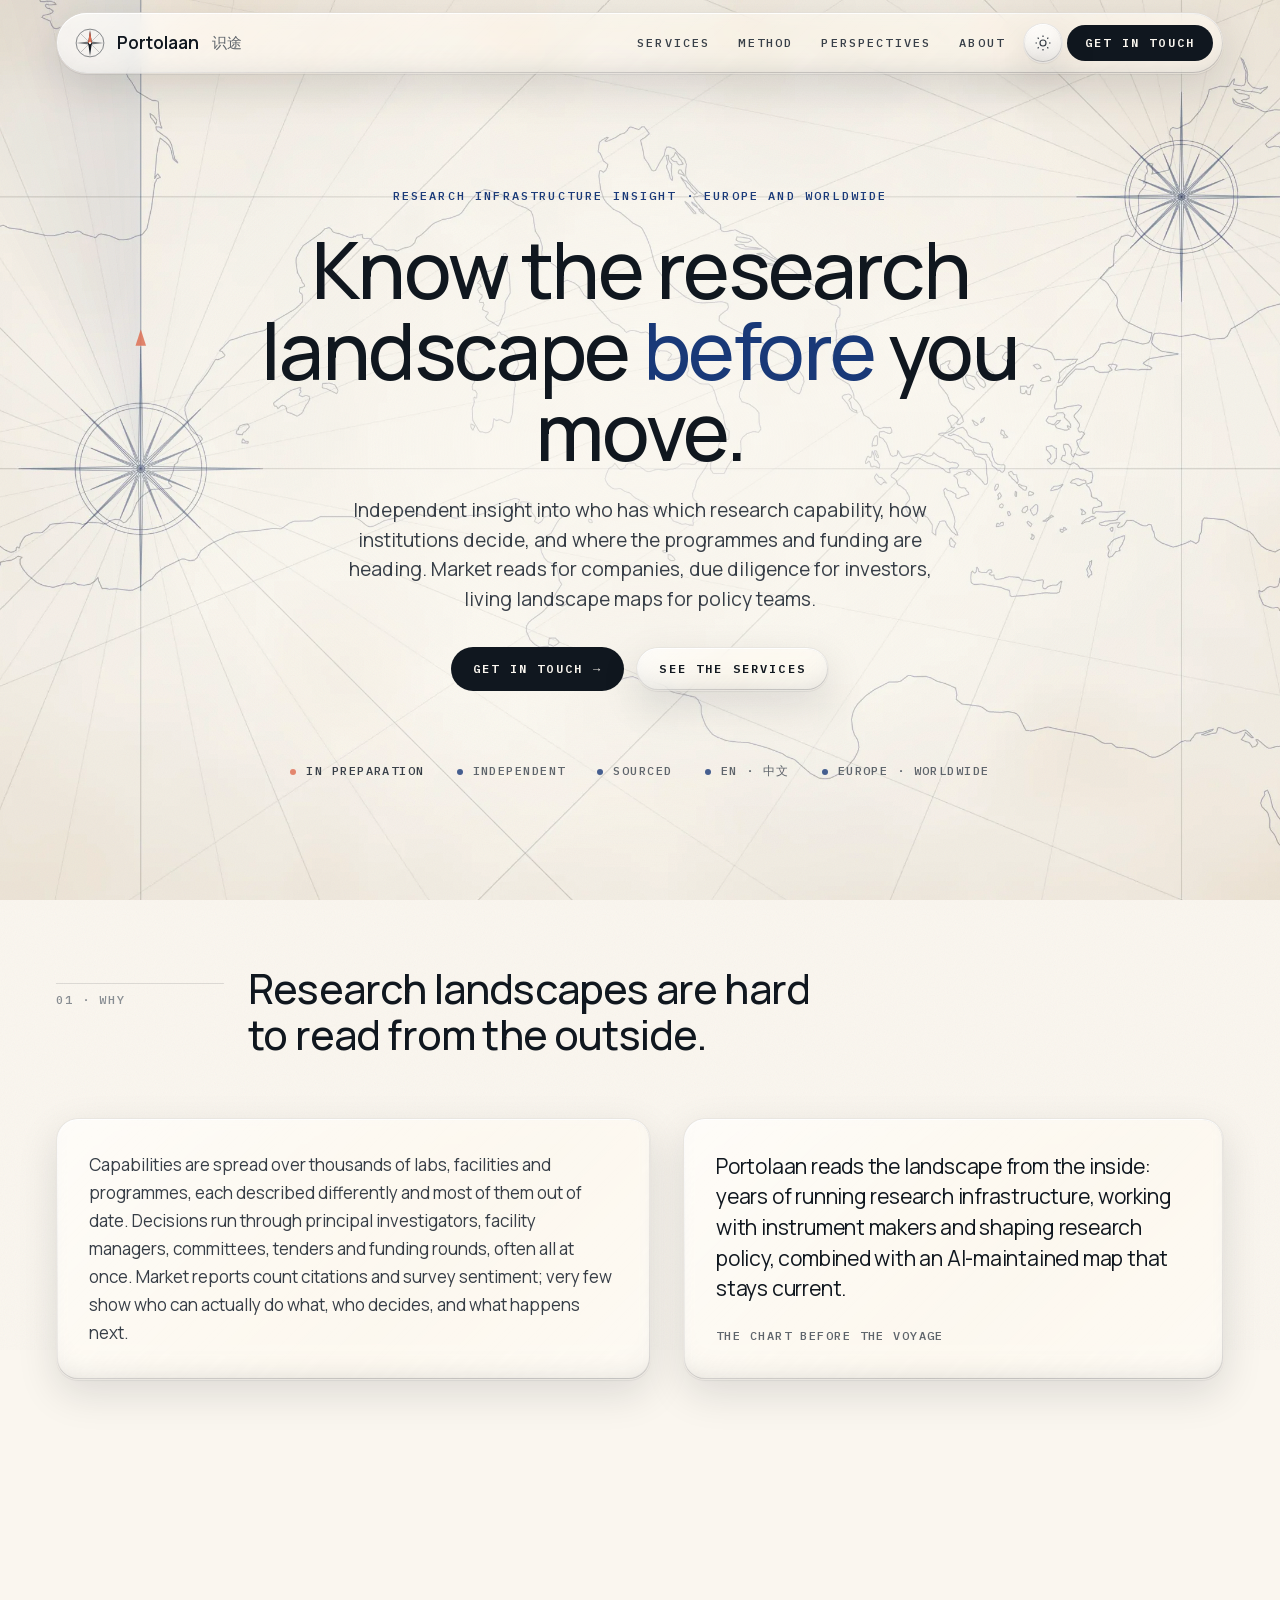
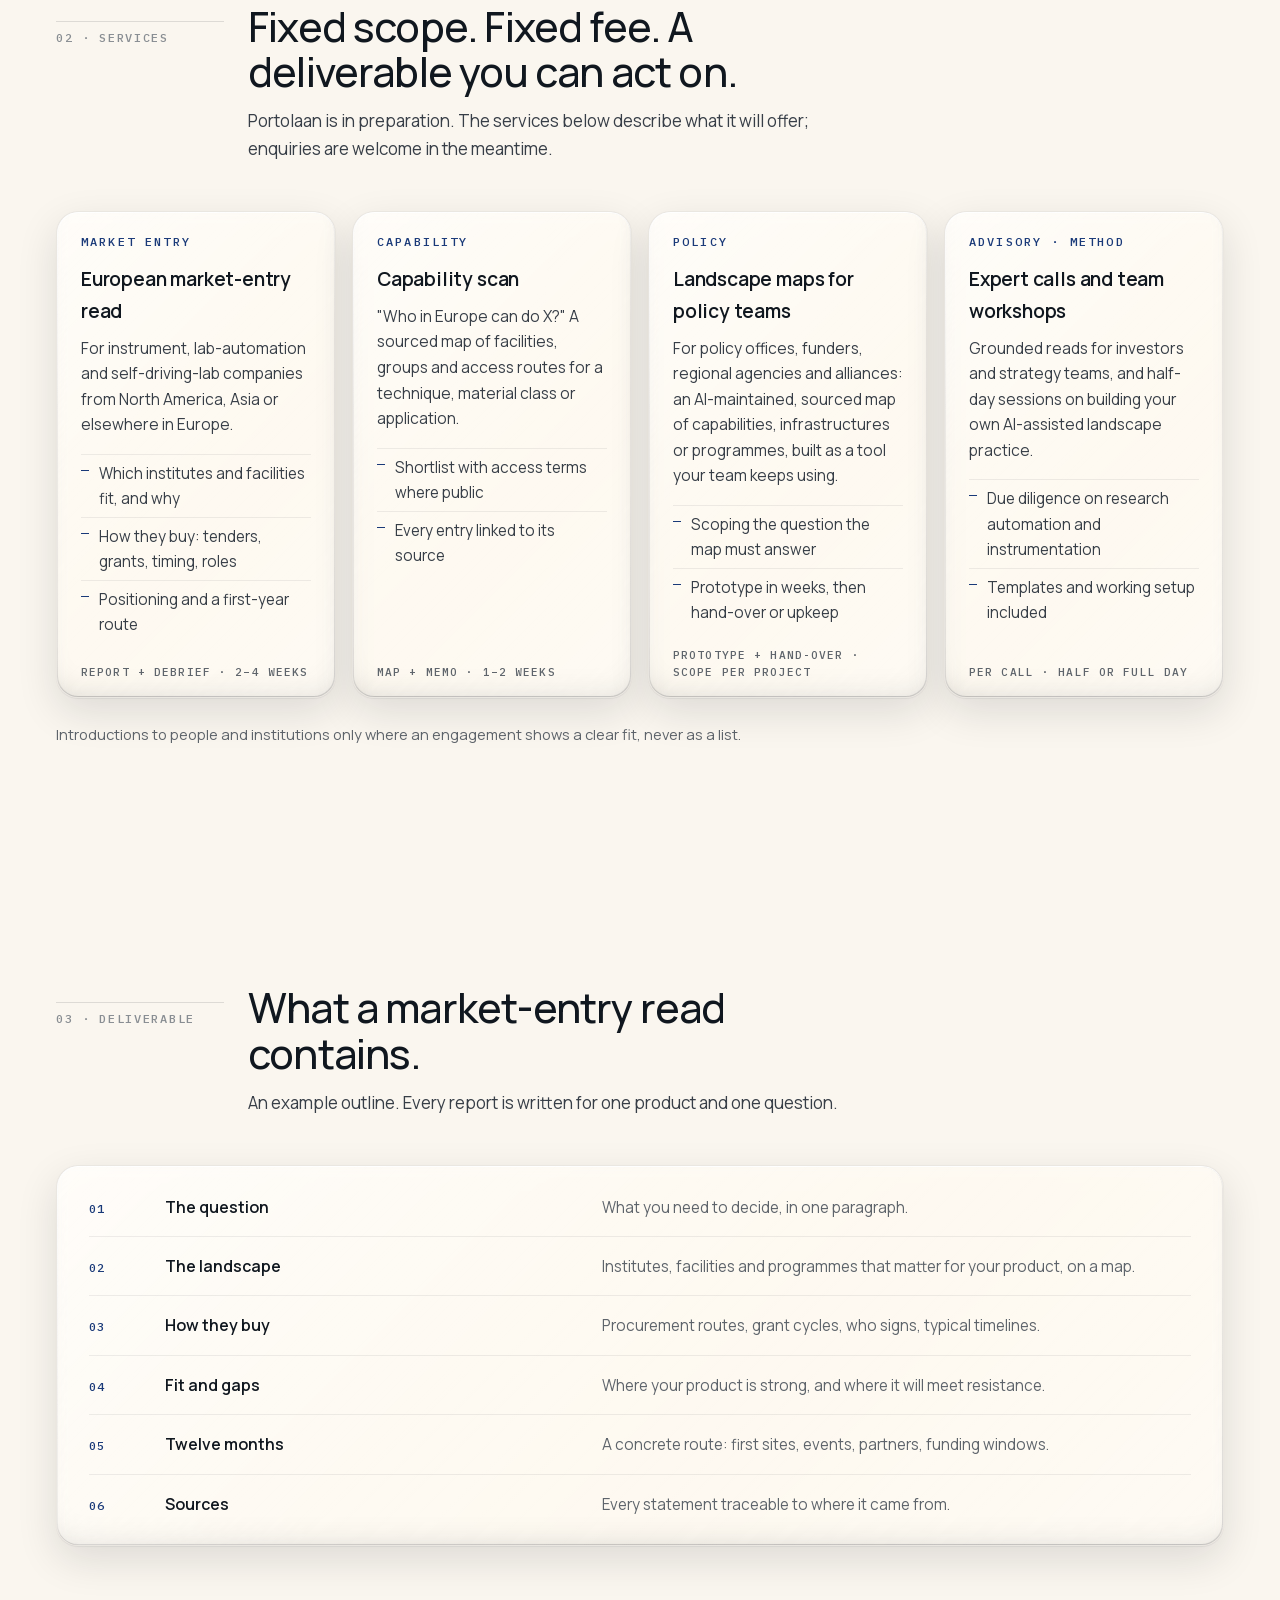
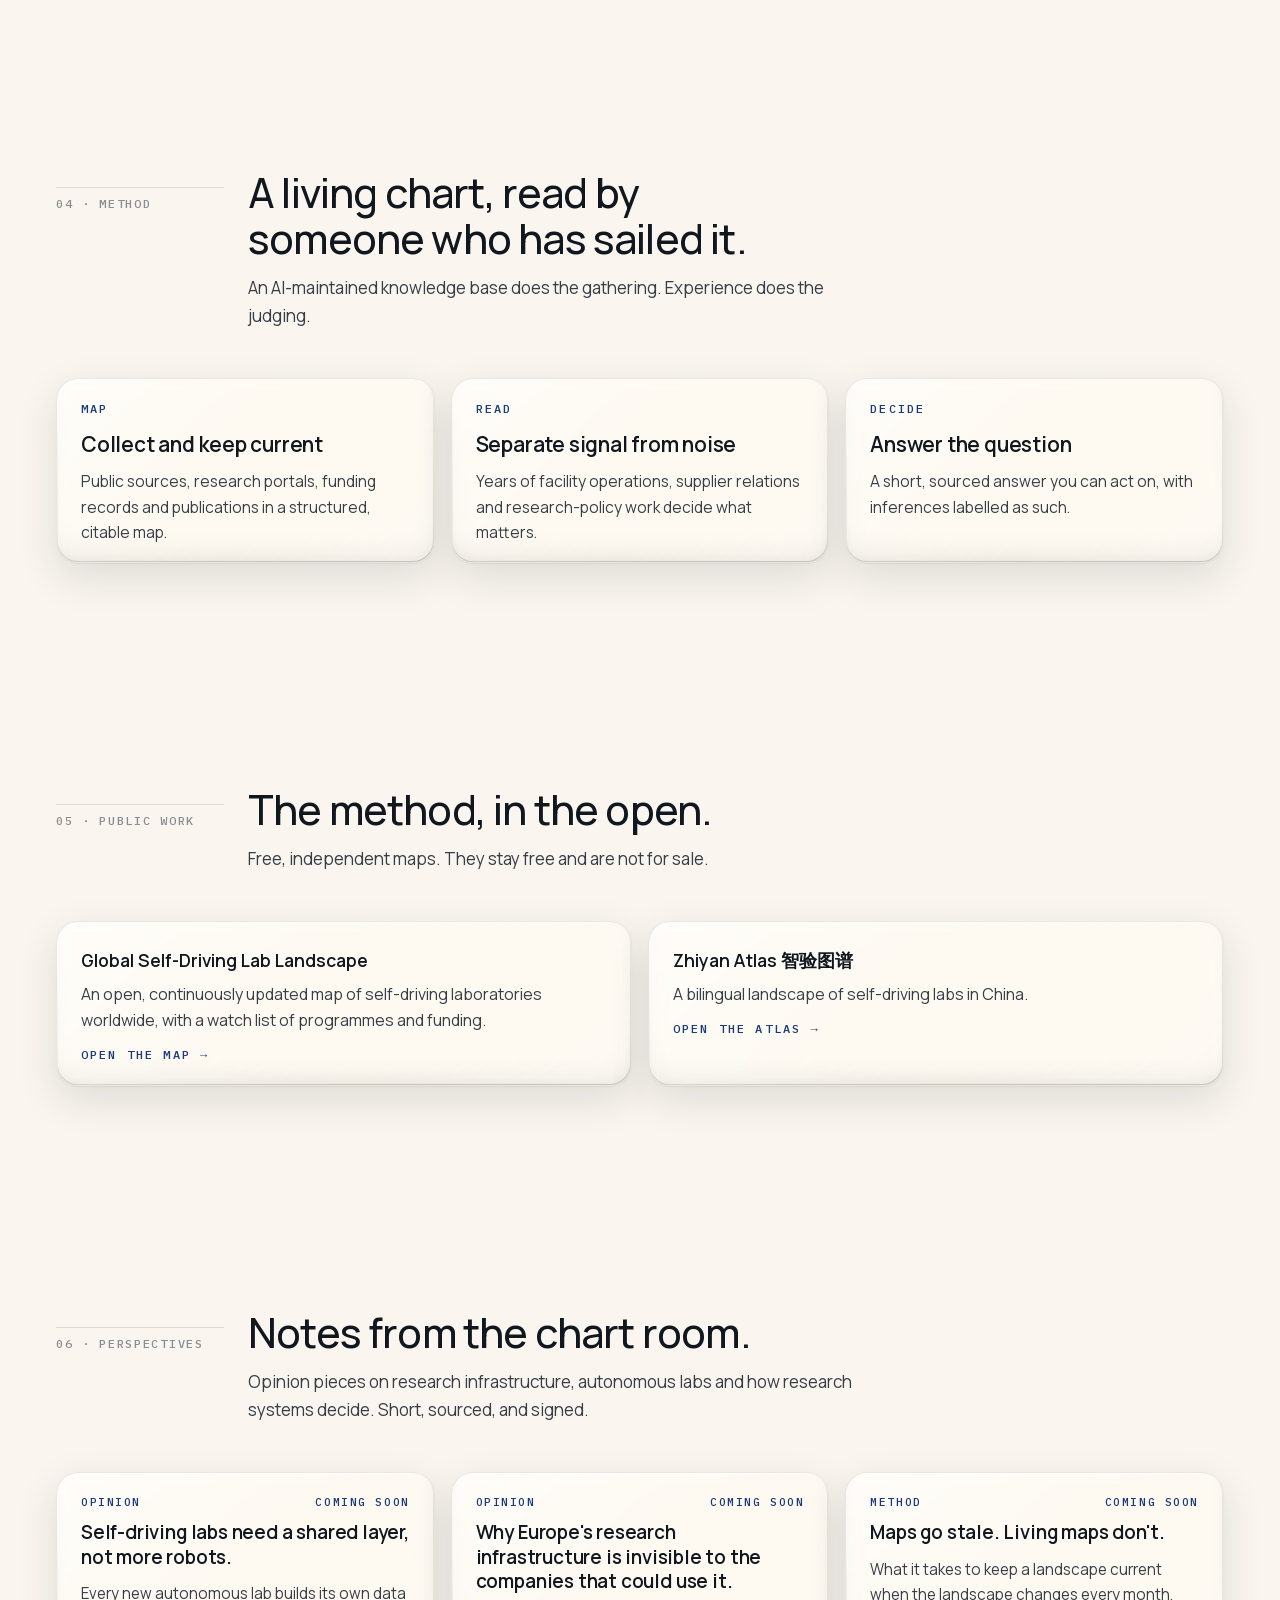
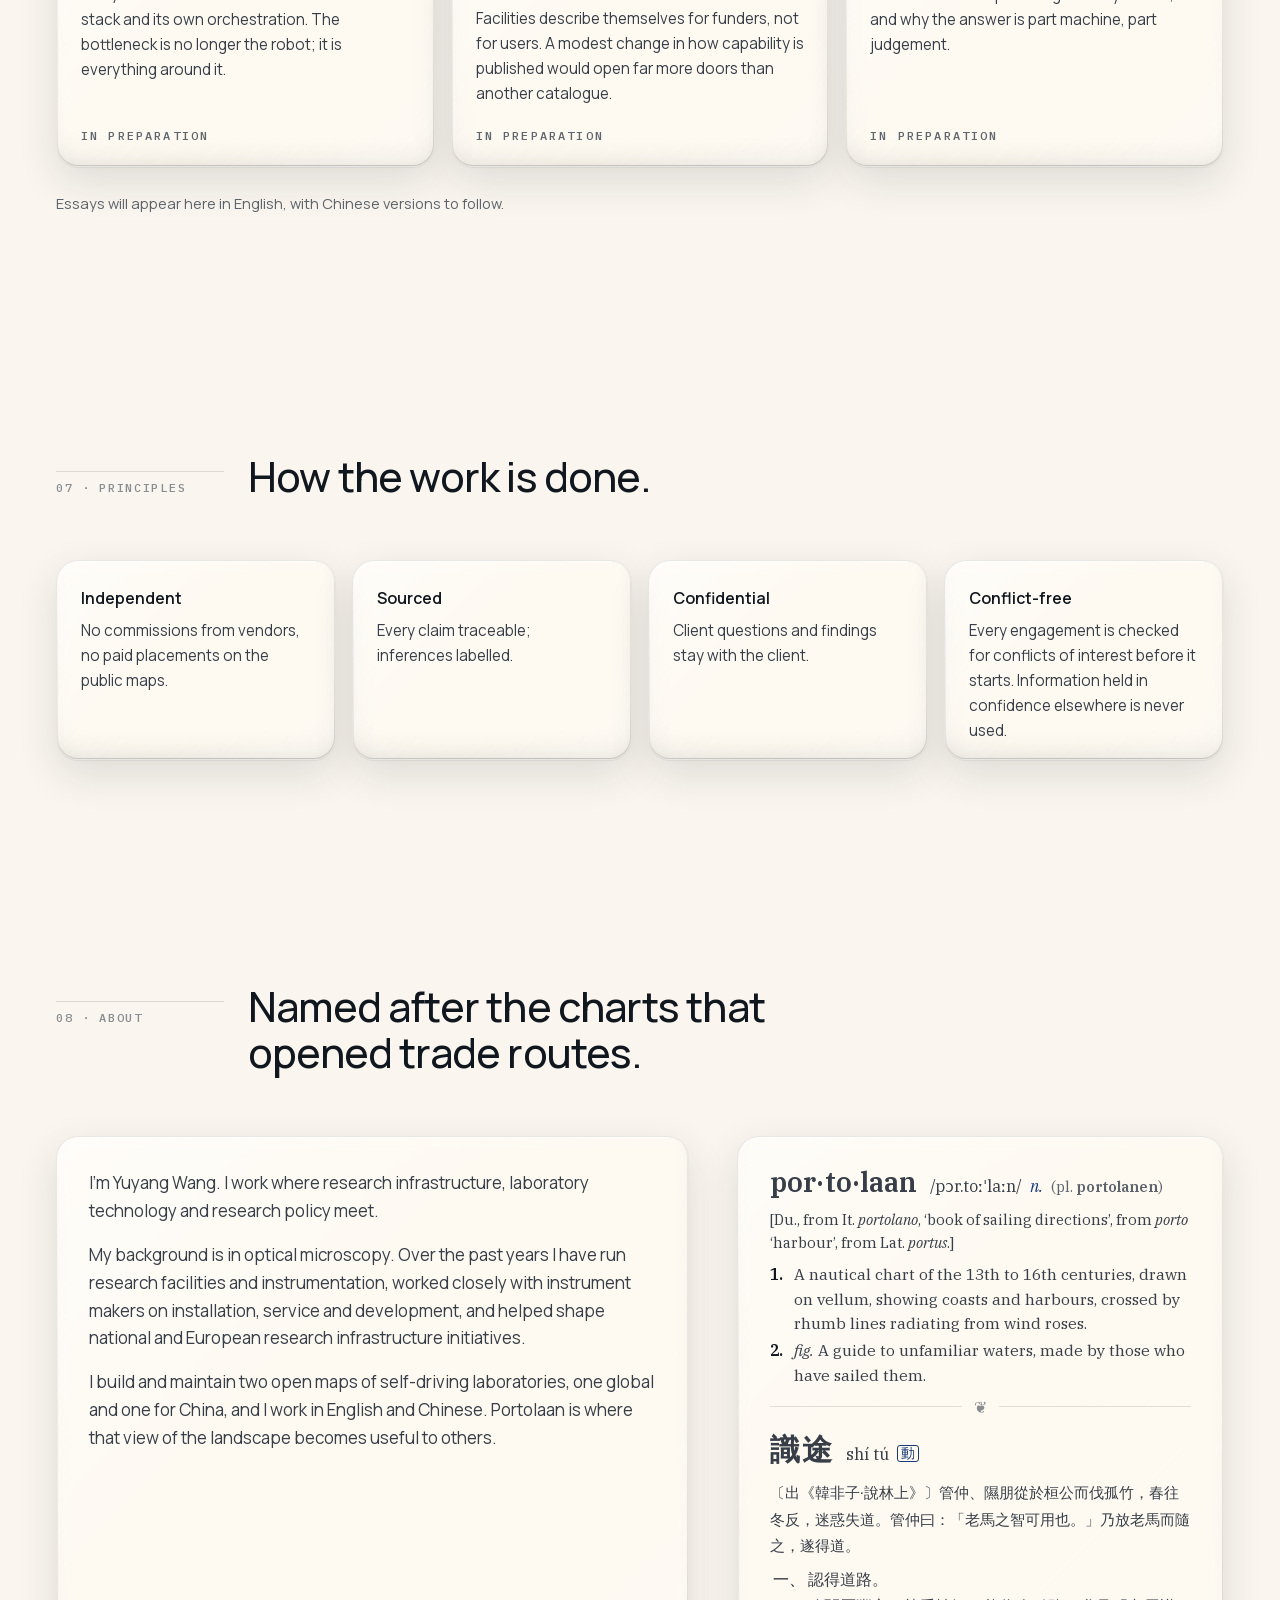
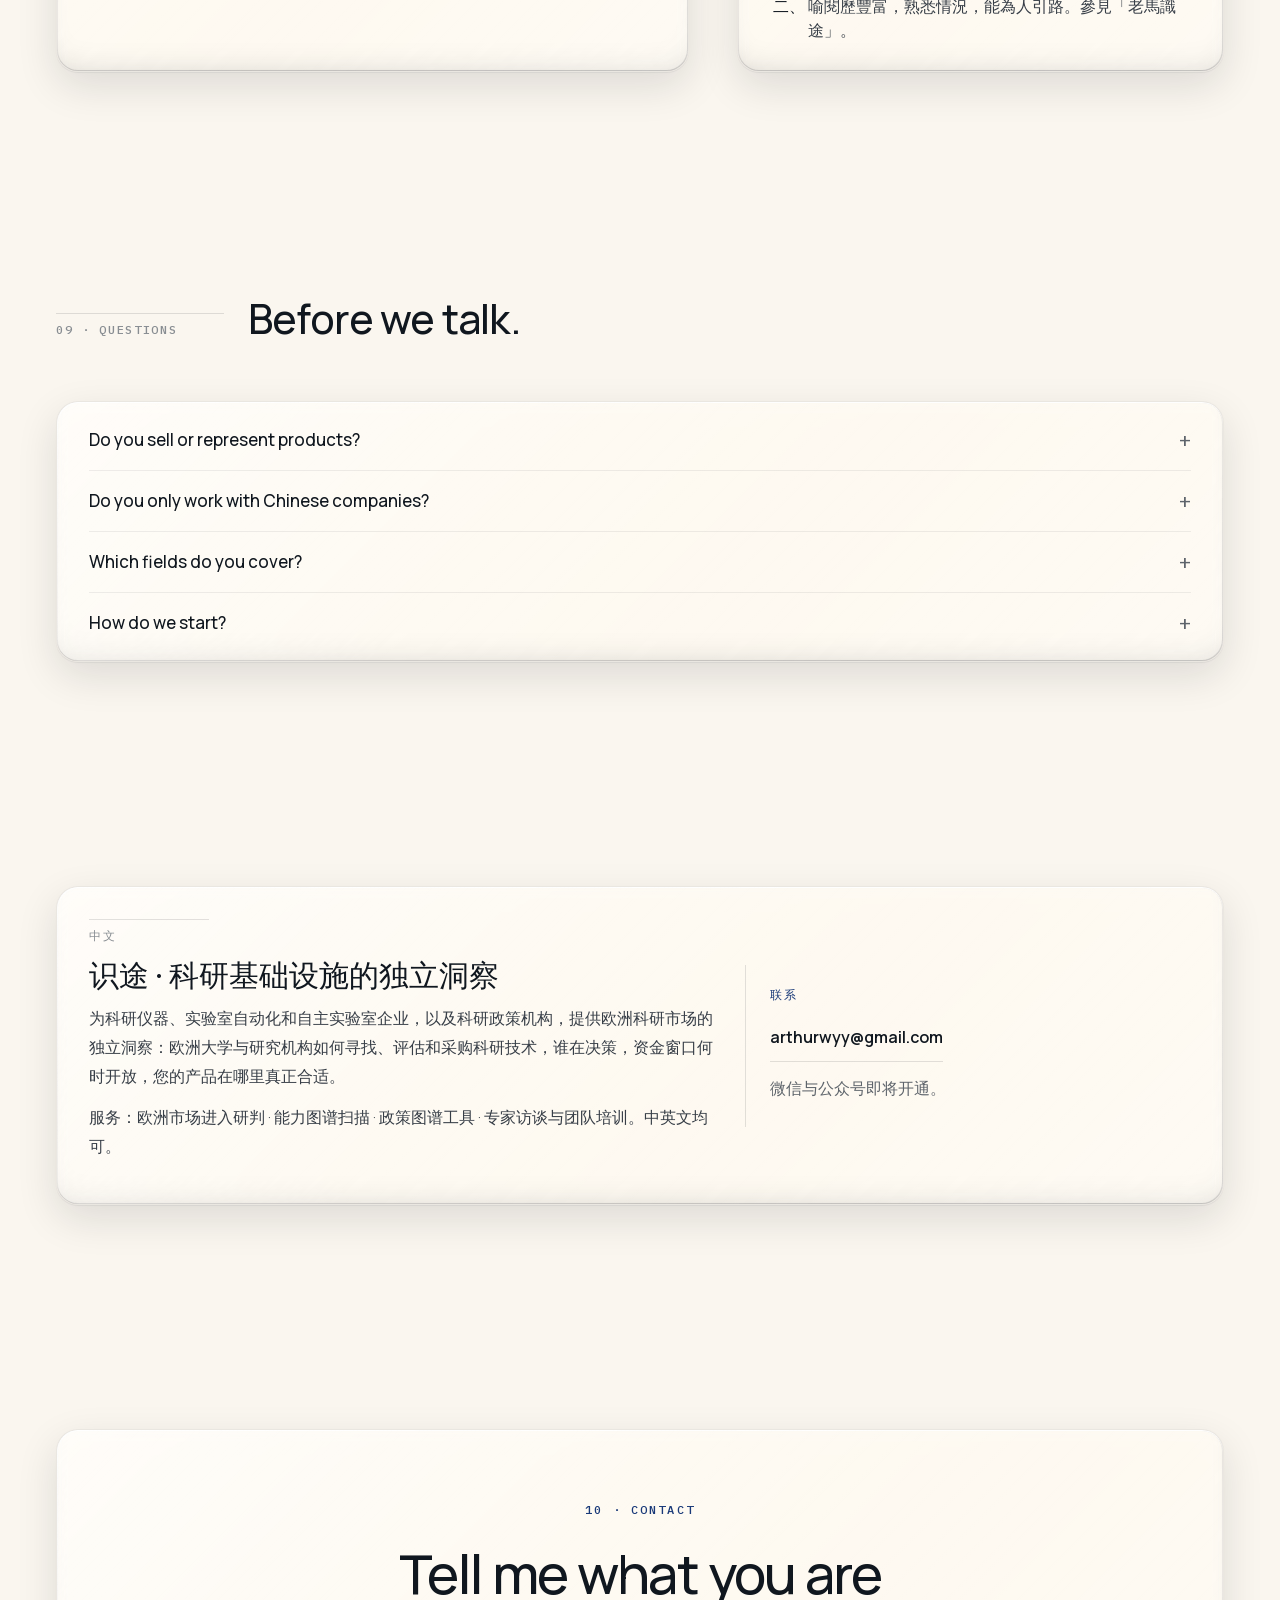
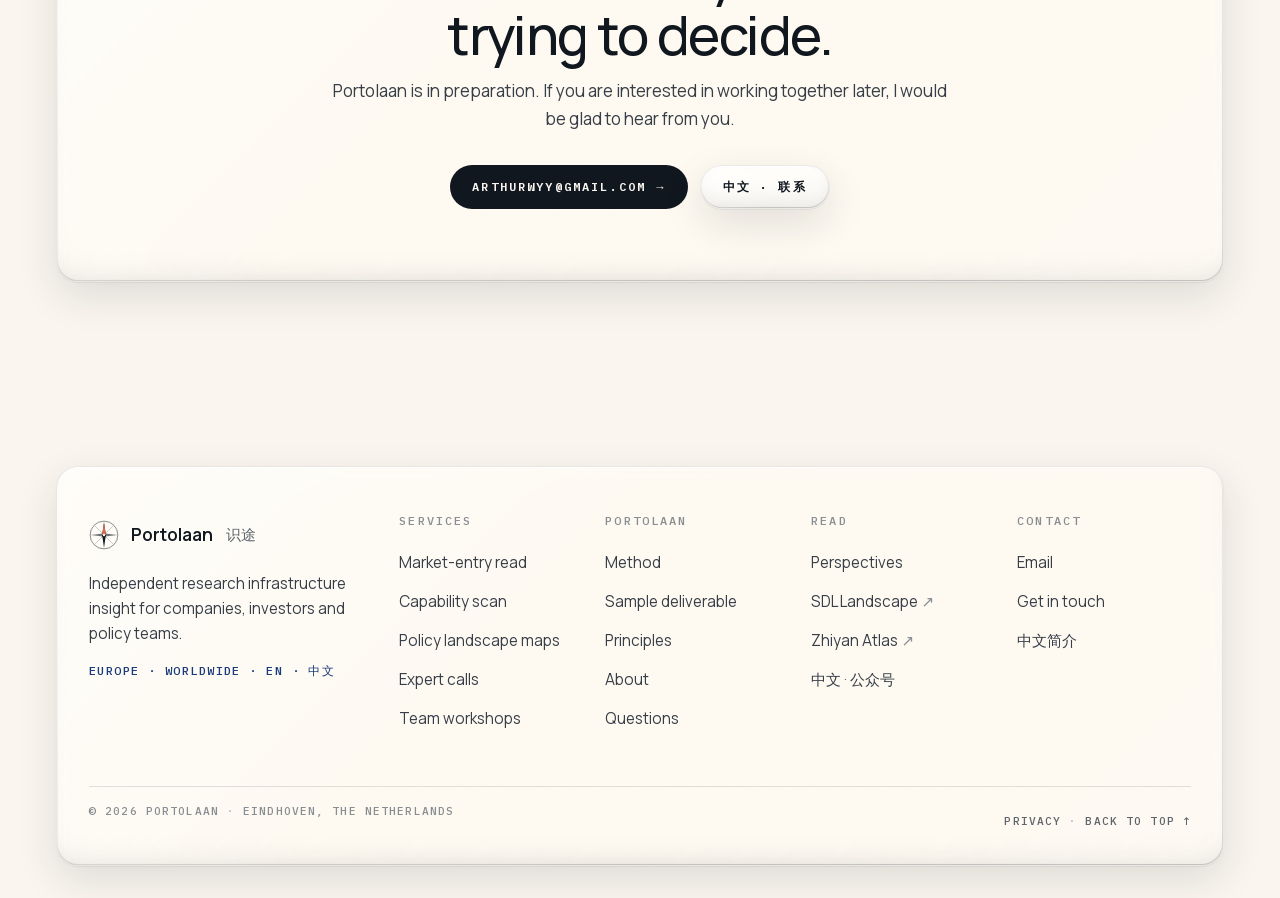
==== commit 7c02ef77: "One chart for both themes; ambient loop runs on the whole page Deep water and Vellum plates are now " ====
--- a/index.html
+++ b/index.html
@@ -38,14 +38,13 @@
 /* Chart backdrop: fixed, behind everything, so every Lens surface has something to bend */
 .chart-bg{position:fixed;inset:0;z-index:-2;pointer-events:none;color:var(--chart-line)}
 .chart-bg svg{width:100%;height:100%;display:block}
-/* Backdrop plate (generated, design-assets/gemini-prompts.md 1a) */
-.plate{opacity:.82}
-.plate-vellum{filter:saturate(.55) brightness(1.05) contrast(.92);opacity:.75}
+/* Backdrop plates: one vector master rendered per theme (design-assets/make_plates.py), so both themes show the same chart */
+.north{fill:var(--rhumb);opacity:.9}
 .theme-light-only{display:none}
 :root[data-theme="light"] .theme-light-only{display:inline}
 :root[data-theme="light"] .theme-dark-only{display:none}
 @media (prefers-color-scheme: light){:root:not([data-theme="dark"]) .theme-light-only{display:inline}:root:not([data-theme="dark"]) .theme-dark-only{display:none}}
-/* Ambient loop: a slow drift of the whole chart, a compass-bearing sweep round the west rose, two beacons */
+/* Ambient loop, whole page (the chart is fixed behind every section): a slow drift, a compass-bearing sweep round the west rose, two beacons */
 .drift{transform-box:view-box;transform-origin:50% 50%;animation:drift 90s var(--ease) infinite alternate}
 @keyframes drift{from{transform:scale(1.03) translate(0,0)}to{transform:scale(1.09) translate(-1.6%,-1.2%)}}
 .sweep{color:var(--accent);transform-origin:0 0;animation:sweep 48s linear infinite}
@@ -53,7 +52,6 @@
 .beacon{fill:none;stroke:var(--accent);stroke-width:1.2;transform-box:fill-box;transform-origin:center;opacity:0;animation:beacon 7s ease-out infinite}
 .beacon.b2{animation-delay:3.5s}
 @keyframes beacon{0%{transform:scale(.4);opacity:.55}100%{transform:scale(9);opacity:0}}
-body.past-hero .drift,body.past-hero .sweep,body.past-hero .beacon{animation-play-state:paused}
 @media (prefers-reduced-motion: reduce){.drift,.sweep,.beacon{animation:none}.beacon{display:none}}
 .grain{position:fixed;inset:-50%;z-index:-1;pointer-events:none;opacity:.05;background-image:url("data:image/svg+xml;utf8,<svg xmlns='http://www.w3.org/2000/svg' width='160' height='160'><filter id='n'><feTurbulence type='fractalNoise' baseFrequency='.9' numOctaves='2' stitchTiles='stitch'/></filter><rect width='100%' height='100%' filter='url(%23n)'/></svg>")}
 
@@ -279,18 +277,12 @@
 <div class="chart-bg" aria-hidden="true">
   <svg class="plate-svg" viewBox="0 0 1376 768" preserveAspectRatio="xMidYMid slice">
     <g class="drift">
-      <g class="theme-dark-only">
-        <image class="plate" href="img/plate-deepwater.webp" width="1376" height="768"/>
-        <g transform="translate(256 383)"><g class="sweep" data-sweep></g></g>
-        <circle class="beacon b1" cx="256" cy="383" r="10"/>
-        <circle class="beacon b2" cx="1158" cy="176" r="10"/>
-      </g>
-      <g class="theme-light-only">
-        <image class="plate plate-vellum" href="img/plate-vellum.webp" width="1376" height="768"/>
-        <g transform="translate(206 381)"><g class="sweep" data-sweep></g></g>
-        <circle class="beacon b1" cx="206" cy="381" r="10"/>
-        <circle class="beacon b2" cx="1078" cy="170" r="10"/>
-      </g>
+      <image class="plate theme-dark-only" href="img/plate-deepwater.webp" width="1376" height="768"/>
+      <image class="plate theme-light-only" href="img/plate-vellum.webp" width="1376" height="768"/>
+      <g transform="translate(262 400)"><g class="sweep" data-sweep></g></g>
+      <path class="north" d="M262 281 L257.5 295 L266.5 295 Z"/>
+      <circle class="beacon b1" cx="262" cy="400" r="10"/>
+      <circle class="beacon b2" cx="1150" cy="168" r="10"/>
     </g>
   </svg>
 </div>
@@ -580,9 +572,6 @@
   });
 })();
 (function(){
-  /* Pause the ambient loop once the hero is off screen: saves battery and keeps the glass cheap to paint */
-  const hero=document.querySelector('.hero');
-  new IntersectionObserver(es=>es.forEach(e=>document.body.classList.toggle('past-hero',!e.isIntersecting)),{threshold:0}).observe(hero);
   /* Theme switch: flips between Deep water and Vellum and remembers the choice */
   const btn=document.getElementById('theme'), root=document.documentElement;
   btn.addEventListener('click',()=>{
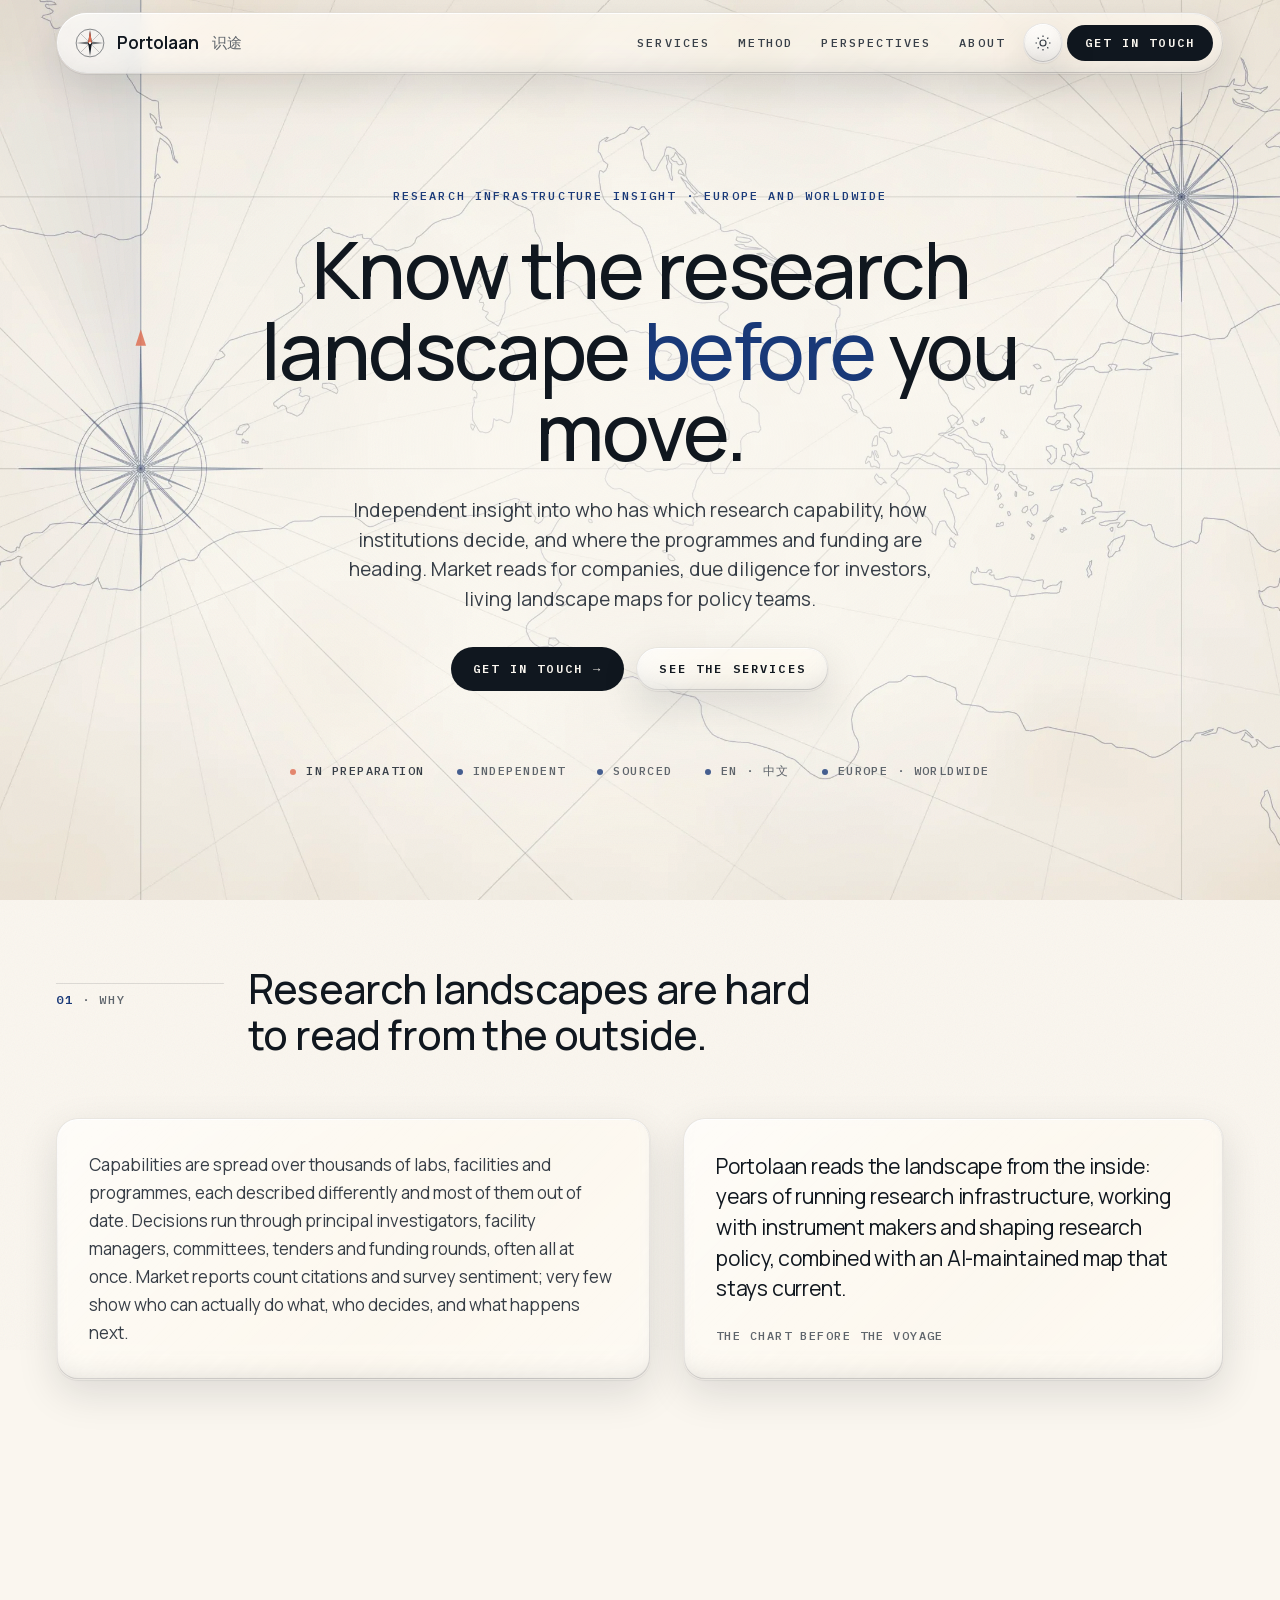
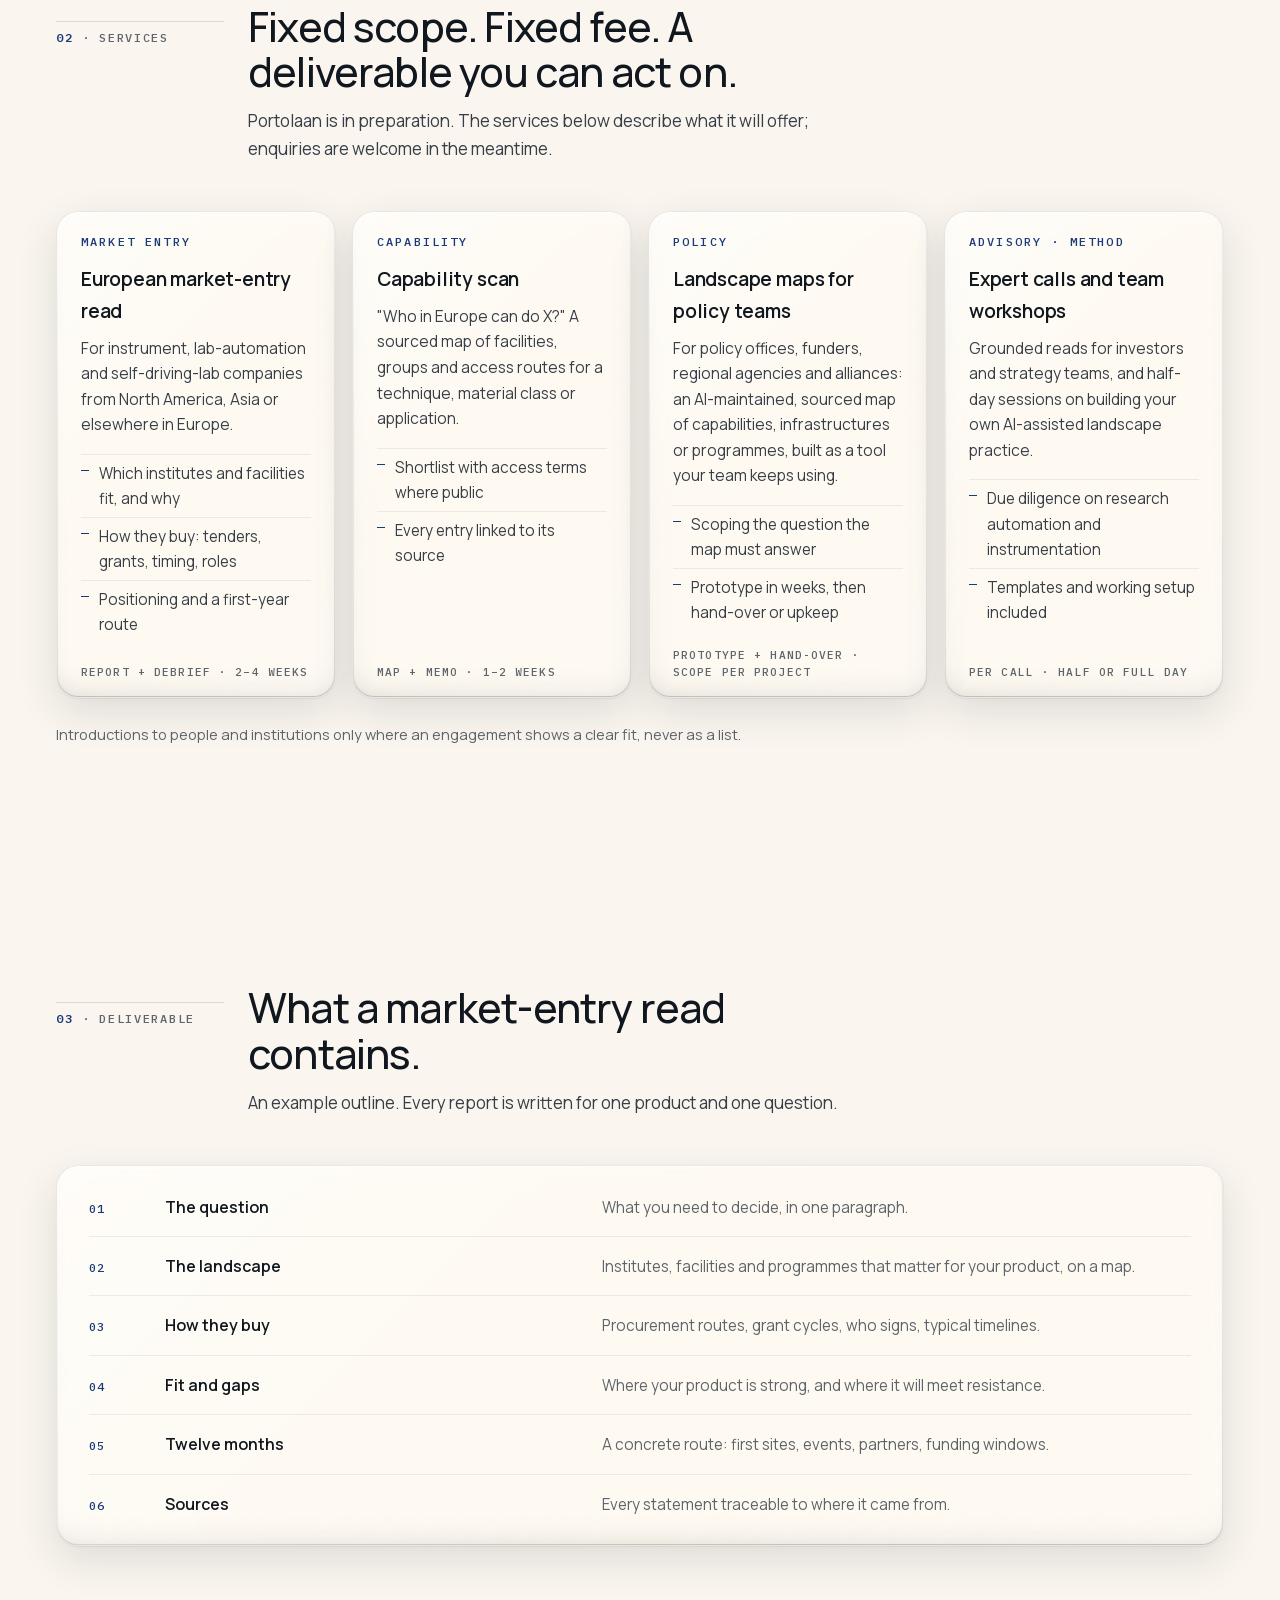
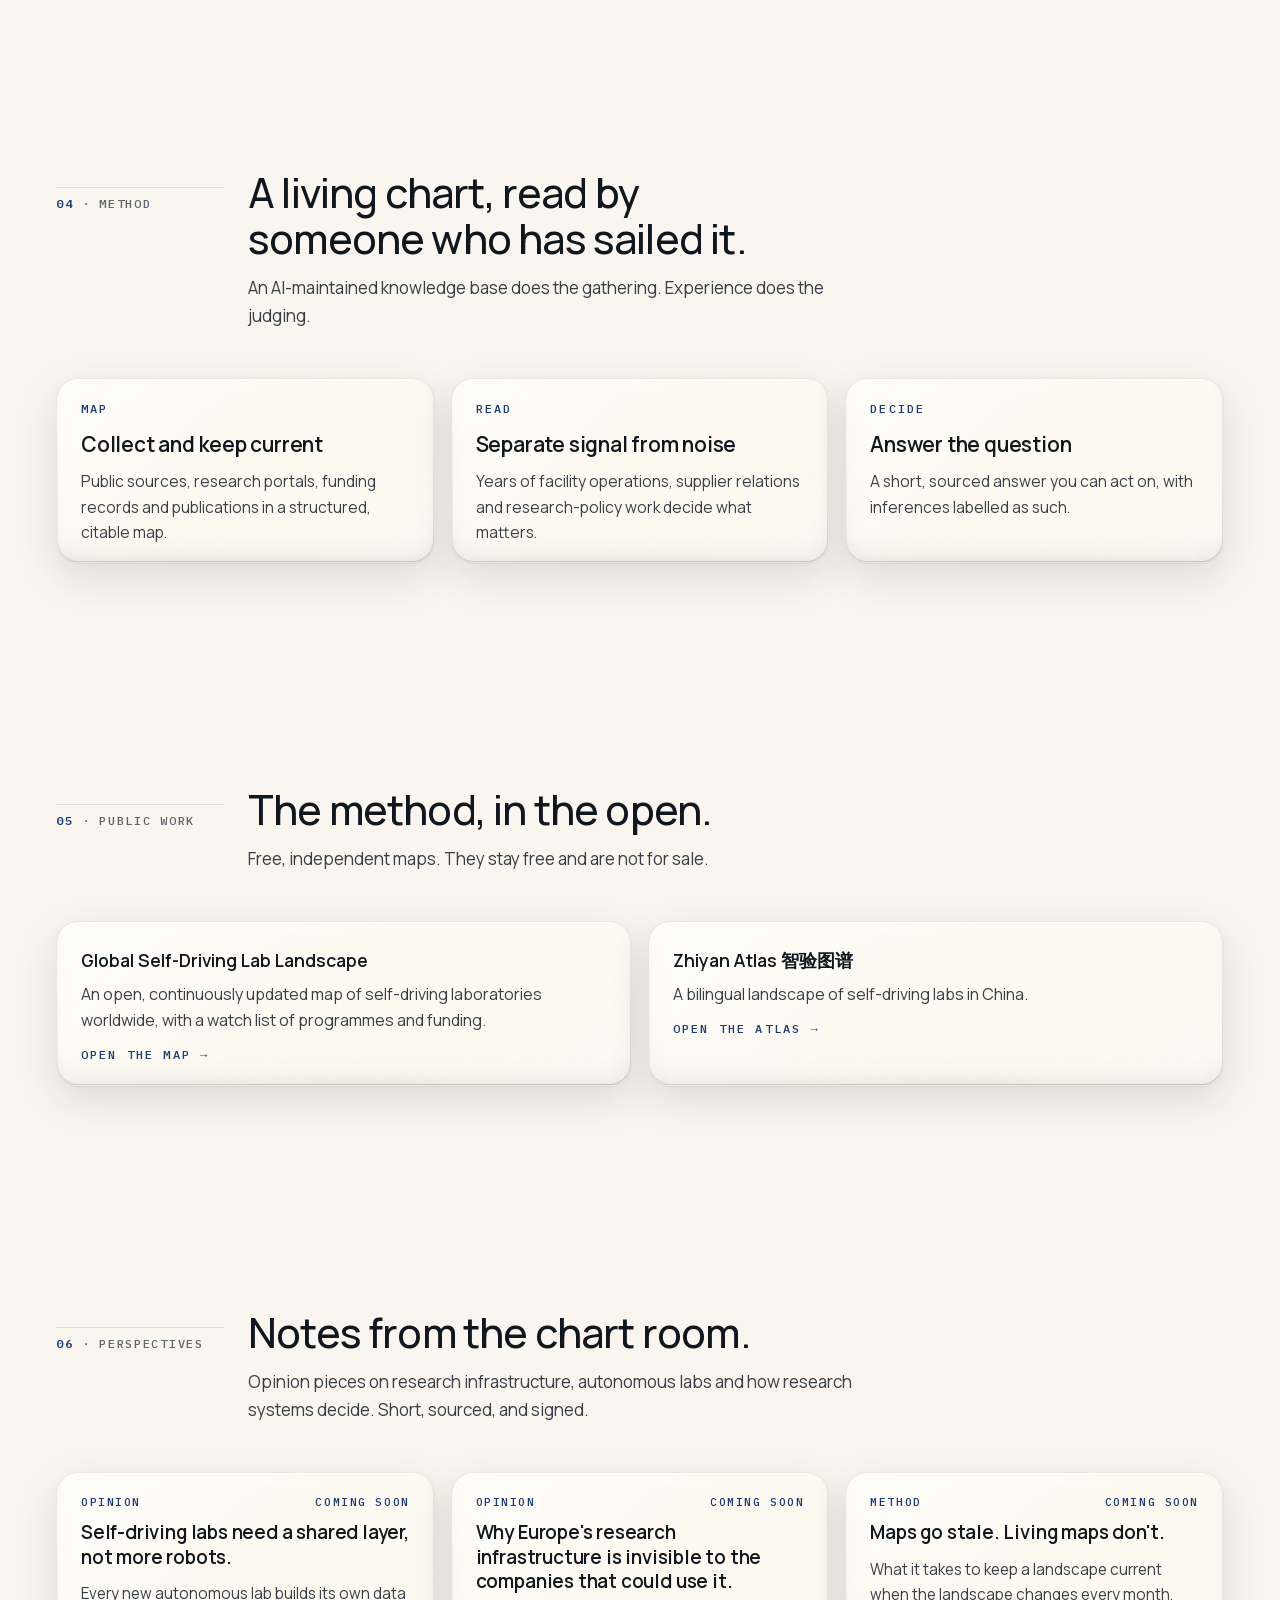
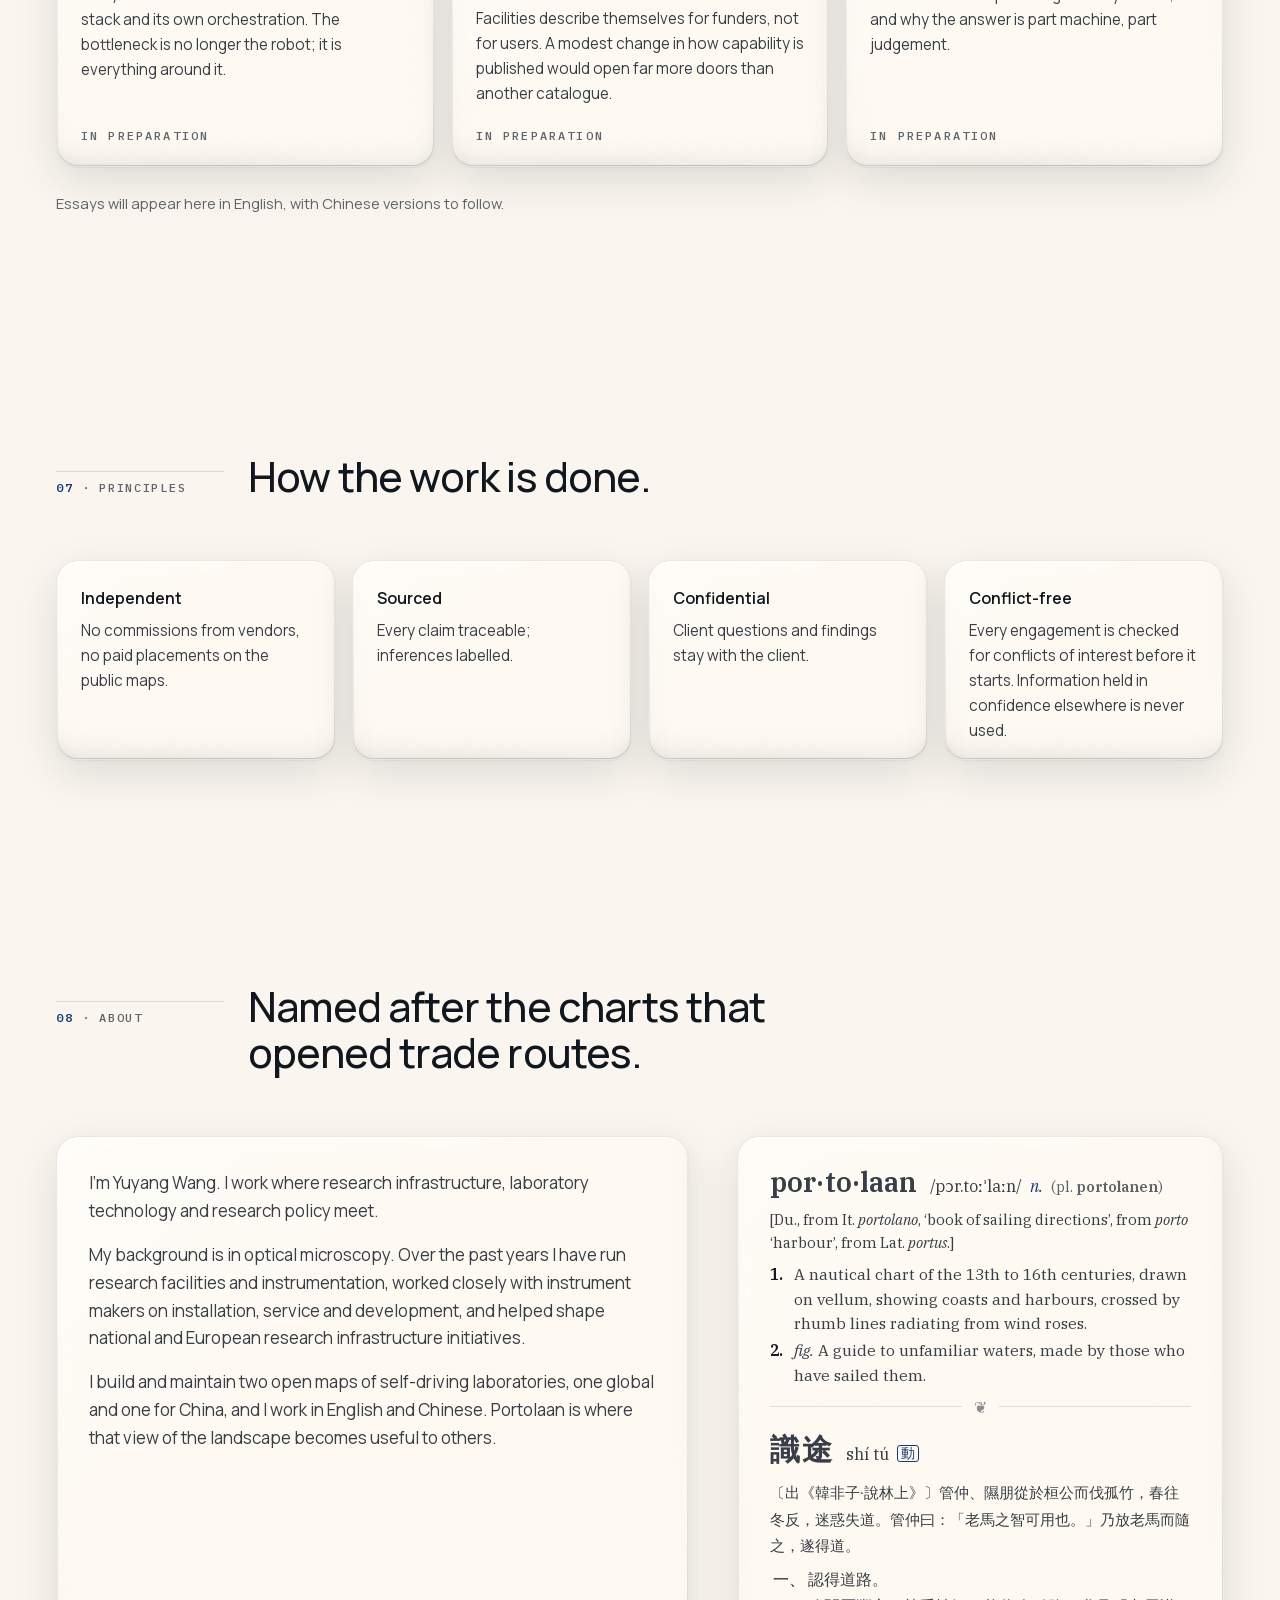
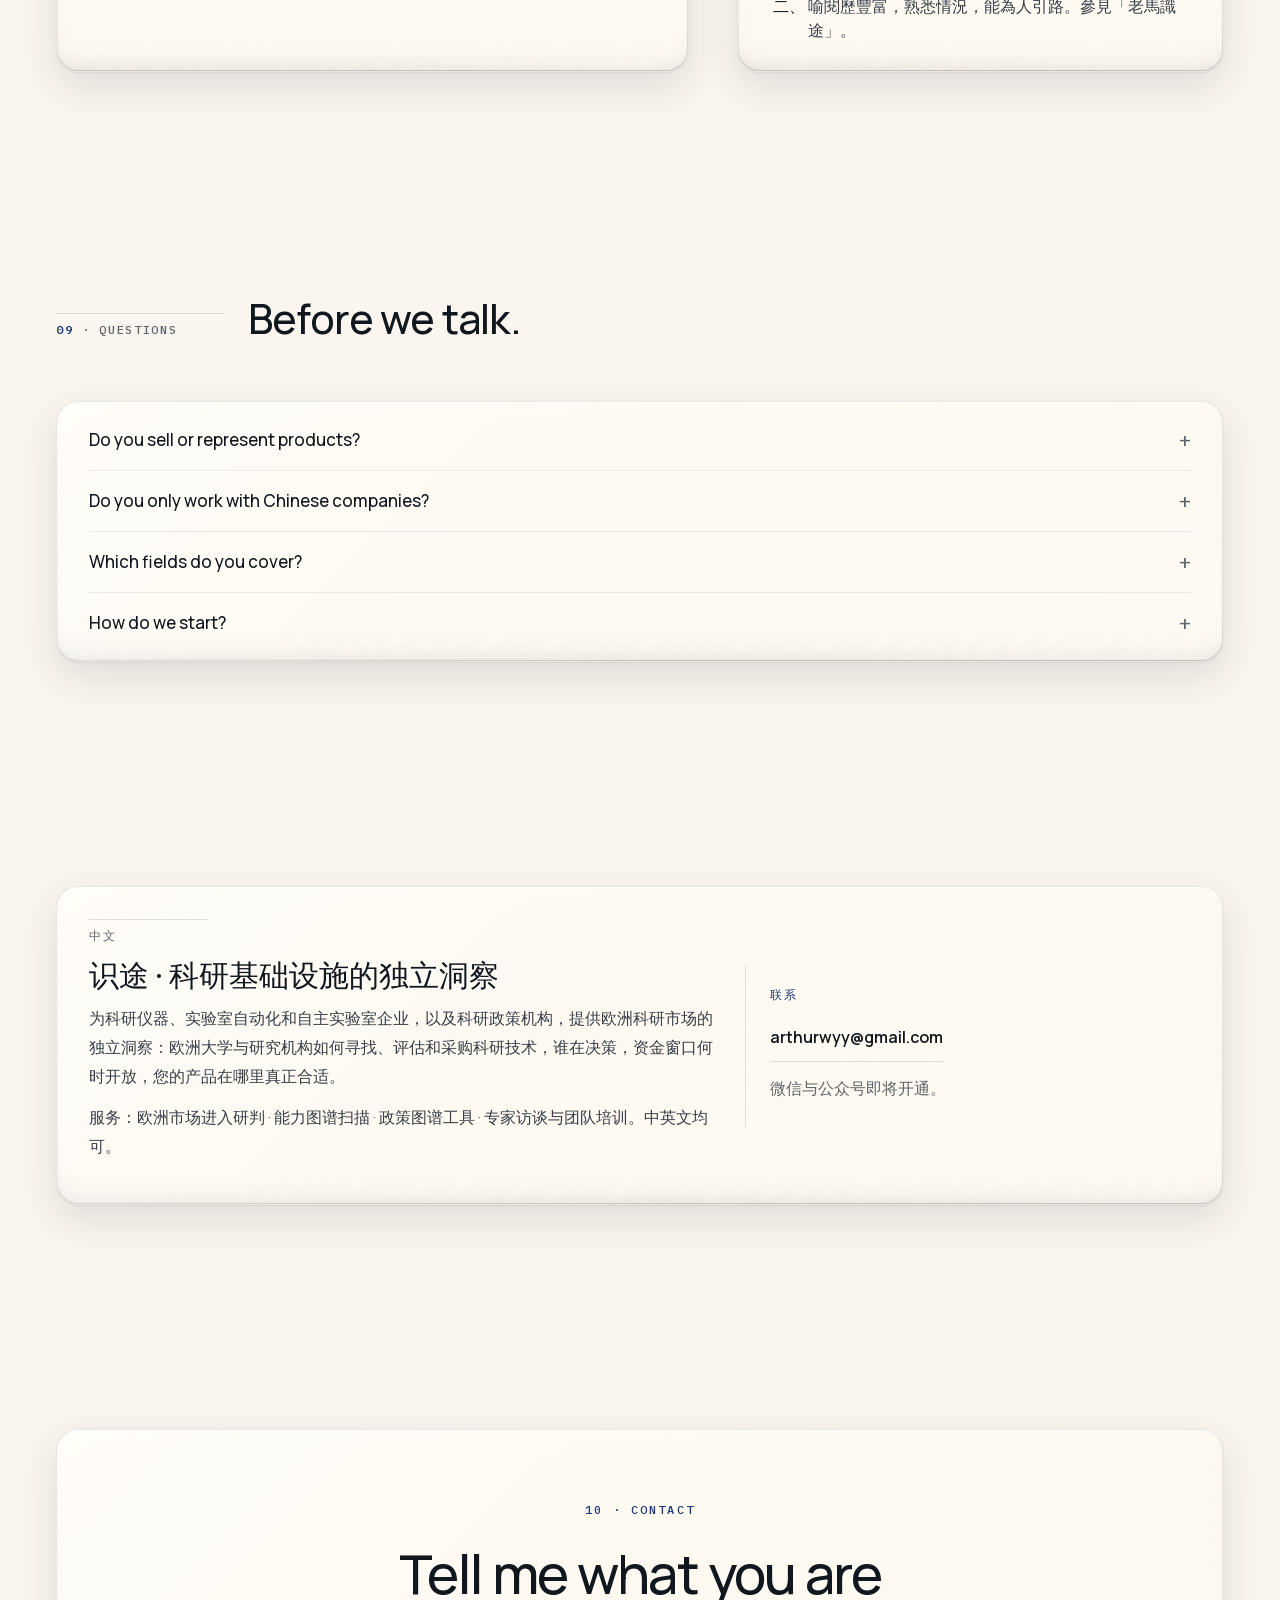
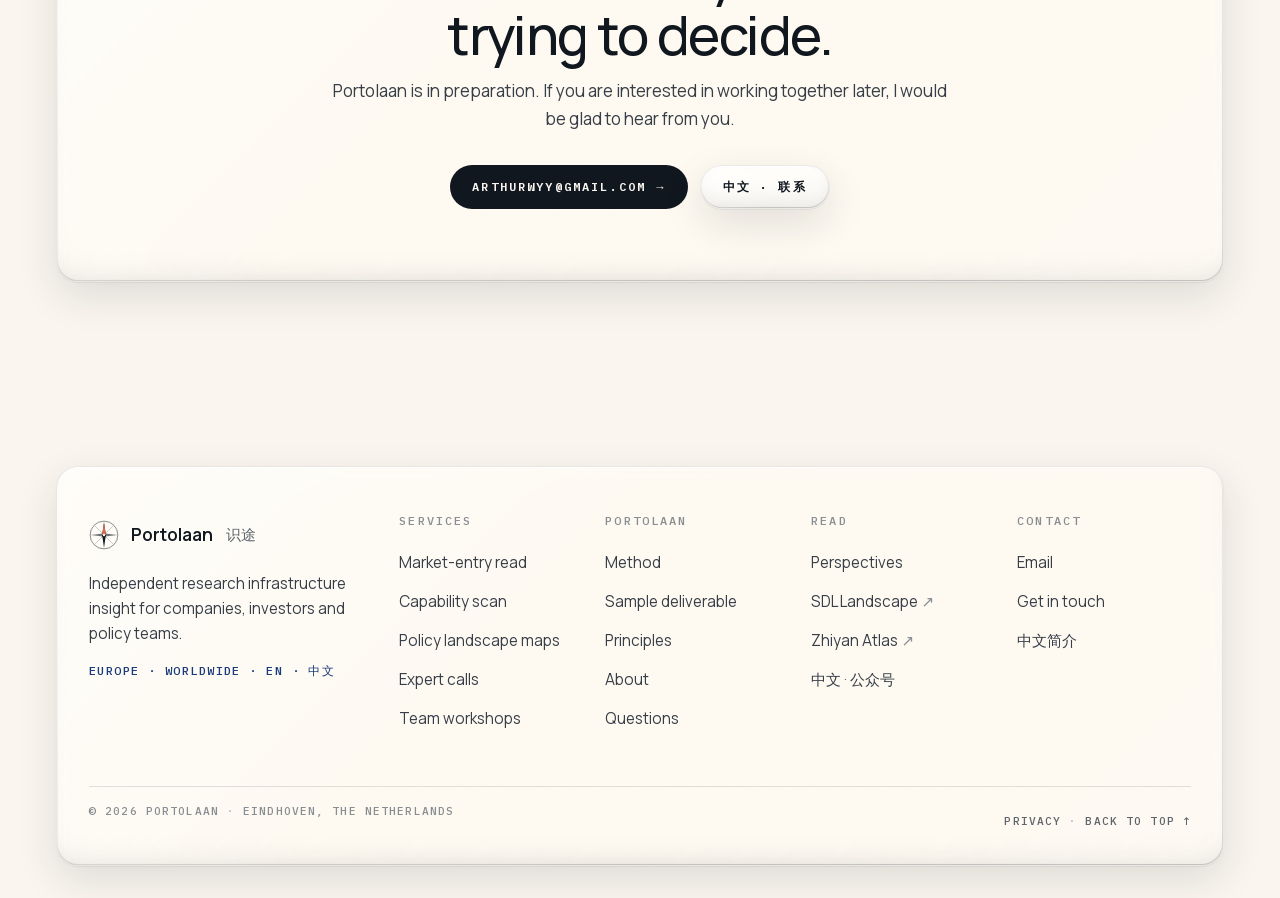
==== commit 729c6ede: "Section indices readable: number in chart navy, label in ink-3" ====
--- a/index.html
+++ b/index.html
@@ -102,7 +102,8 @@
 /* Sections */
 section{padding:var(--s-9) 0;position:relative}
 .sec-head{display:grid;grid-template-columns:168px 1fr;gap:var(--s-5);align-items:baseline;margin-bottom:var(--s-7)}
-.idx{white-space:nowrap;font:500 var(--fs-label)/1 var(--font-mono);letter-spacing:.14em;color:var(--ink-4);text-transform:uppercase;padding-top:10px;border-top:1px solid var(--rule)}
+.idx{white-space:nowrap;font:500 var(--fs-label)/1 var(--font-mono);letter-spacing:.14em;color:var(--ink-3);text-transform:uppercase;padding-top:10px;border-top:1px solid var(--rule)}
+.idx b{color:var(--accent);font-weight:600}
 h2{font-weight:500;font-size:var(--fs-h2);line-height:1.12;letter-spacing:var(--track-h2);margin:0 0 var(--s-3);max-width:22ch}
 .sec-lead{font-size:1.06rem;color:var(--ink-2);max-width:62ch;margin:0}
 
@@ -331,7 +332,7 @@
   </section>
 
   <section id="gap">
-    <div class="sec-head rv"><div class="idx">01 · Why</div><div><h2>Research landscapes are hard to read from the outside.</h2></div></div>
+    <div class="sec-head rv"><div class="idx"><b>01</b> · Why</div><div><h2>Research landscapes are hard to read from the outside.</h2></div></div>
     <div class="gap">
       <p class="rv text-panel lens">Capabilities are spread over thousands of labs, facilities and programmes, each described differently and most of them out of date. Decisions run through principal investigators, facility managers, committees, tenders and funding rounds, often all at once. Market reports count citations and survey sentiment; very few show who can actually do what, who decides, and what happens next.</p>
       <div class="statement lens rv">
@@ -342,7 +343,7 @@
   </section>
 
   <section id="services">
-    <div class="sec-head rv"><div class="idx">02 · Services</div><div><h2>Fixed scope. Fixed fee. A deliverable you can act on.</h2><p class="sec-lead">Portolaan is in preparation. The services below describe what it will offer; enquiries are welcome in the meantime.</p></div></div>
+    <div class="sec-head rv"><div class="idx"><b>02</b> · Services</div><div><h2>Fixed scope. Fixed fee. A deliverable you can act on.</h2><p class="sec-lead">Portolaan is in preparation. The services below describe what it will offer; enquiries are welcome in the meantime.</p></div></div>
     <div class="grid">
       <article class="panel lens rv">
         <div class="k">Market entry</div>
@@ -377,7 +378,7 @@
   </section>
 
   <section id="sample">
-    <div class="sec-head rv"><div class="idx">03 · Deliverable</div><div><h2>What a market-entry read contains.</h2><p class="sec-lead">An example outline. Every report is written for one product and one question.</p></div></div>
+    <div class="sec-head rv"><div class="idx"><b>03</b> · Deliverable</div><div><h2>What a market-entry read contains.</h2><p class="sec-lead">An example outline. Every report is written for one product and one question.</p></div></div>
     <div class="toc lens rv">
       <ol>
         <li><b>The question</b><span>What you need to decide, in one paragraph.</span></li>
@@ -391,7 +392,7 @@
   </section>
 
   <section id="method">
-    <div class="sec-head rv"><div class="idx">04 · Method</div><div><h2>A living chart, read by someone who has sailed it.</h2><p class="sec-lead">An AI-maintained knowledge base does the gathering. Experience does the judging.</p></div></div>
+    <div class="sec-head rv"><div class="idx"><b>04</b> · Method</div><div><h2>A living chart, read by someone who has sailed it.</h2><p class="sec-lead">An AI-maintained knowledge base does the gathering. Experience does the judging.</p></div></div>
     <div class="steps">
       <div class="step panel lens rv"><div class="n">Map</div><h3>Collect and keep current</h3><p>Public sources, research portals, funding records and publications in a structured, citable map.</p></div>
       <div class="step panel lens rv"><div class="n">Read</div><h3>Separate signal from noise</h3><p>Years of facility operations, supplier relations and research-policy work decide what matters.</p></div>
@@ -400,7 +401,7 @@
   </section>
 
   <section id="proof">
-    <div class="sec-head rv"><div class="idx">05 · Public work</div><div><h2>The method, in the open.</h2><p class="sec-lead">Free, independent maps. They stay free and are not for sale.</p></div></div>
+    <div class="sec-head rv"><div class="idx"><b>05</b> · Public work</div><div><h2>The method, in the open.</h2><p class="sec-lead">Free, independent maps. They stay free and are not for sale.</p></div></div>
     <div class="proof">
       <a class="lens rv" href="https://sdl-map.discoverylabs.nl"><h3>Global Self-Driving Lab Landscape</h3><p>An open, continuously updated map of self-driving laboratories worldwide, with a watch list of programmes and funding.</p><span class="go">Open the map →</span></a>
       <a class="lens rv" href="https://zhiyanatlas.com"><h3>Zhiyan Atlas 智验图谱</h3><p>A bilingual landscape of self-driving labs in China.</p><span class="go">Open the atlas →</span></a>
@@ -408,7 +409,7 @@
   </section>
 
   <section id="perspectives">
-    <div class="sec-head rv"><div class="idx">06 · Perspectives</div><div><h2>Notes from the chart room.</h2><p class="sec-lead">Opinion pieces on research infrastructure, autonomous labs and how research systems decide. Short, sourced, and signed.</p></div></div>
+    <div class="sec-head rv"><div class="idx"><b>06</b> · Perspectives</div><div><h2>Notes from the chart room.</h2><p class="sec-lead">Opinion pieces on research infrastructure, autonomous labs and how research systems decide. Short, sourced, and signed.</p></div></div>
     <div class="posts">
       <div class="post post-soon lens rv">
         <div class="post-meta"><span>Opinion</span><span>Coming soon</span></div>
@@ -433,7 +434,7 @@
   </section>
 
   <section id="principles">
-    <div class="sec-head rv"><div class="idx">07 · Principles</div><div><h2>How the work is done.</h2></div></div>
+    <div class="sec-head rv"><div class="idx"><b>07</b> · Principles</div><div><h2>How the work is done.</h2></div></div>
     <div class="principles">
       <div class="panel lens rv"><b>Independent</b><p>No commissions from vendors, no paid placements on the public maps.</p></div>
       <div class="panel lens rv"><b>Sourced</b><p>Every claim traceable; inferences labelled.</p></div>
@@ -443,7 +444,7 @@
   </section>
 
   <section id="about">
-    <div class="sec-head rv"><div class="idx">08 · About</div><div><h2>Named after the charts that opened trade routes.</h2></div></div>
+    <div class="sec-head rv"><div class="idx"><b>08</b> · About</div><div><h2>Named after the charts that opened trade routes.</h2></div></div>
     <div class="about">
       <div class="text-panel lens rv">
         <p>I'm Yuyang Wang. I work where research infrastructure, laboratory technology and research policy meet.</p>
@@ -473,7 +474,7 @@
   </section>
 
   <section id="faq">
-    <div class="sec-head rv"><div class="idx">09 · Questions</div><div><h2>Before we talk.</h2></div></div>
+    <div class="sec-head rv"><div class="idx"><b>09</b> · Questions</div><div><h2>Before we talk.</h2></div></div>
     <div class="faq lens rv">
       <details><summary>Do you sell or represent products?</summary><p>No. Portolaan advises; it does not resell, represent or take commission on any product.</p></details>
       <details><summary>Do you only work with Chinese companies?</summary><p>No. Clients come from anywhere. Chinese is one working language among others, alongside English and the European research systems themselves.</p></details>
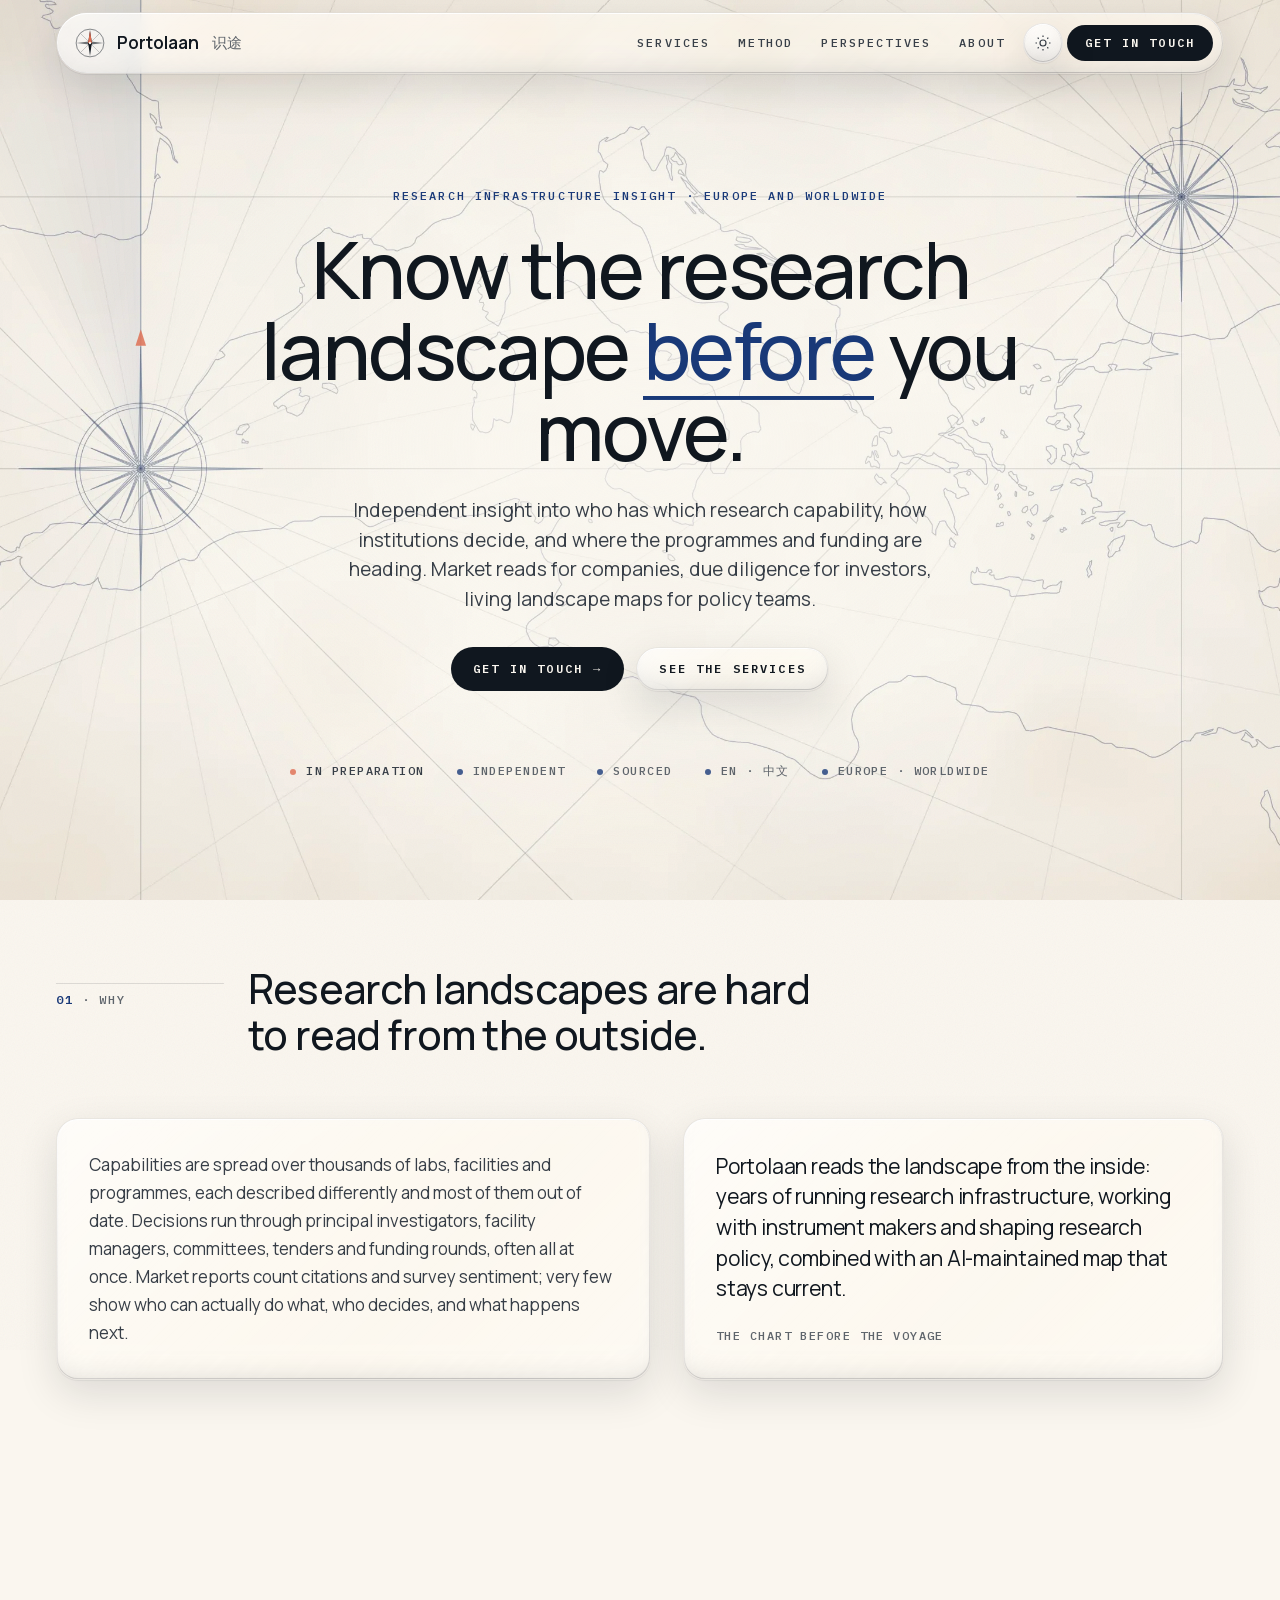
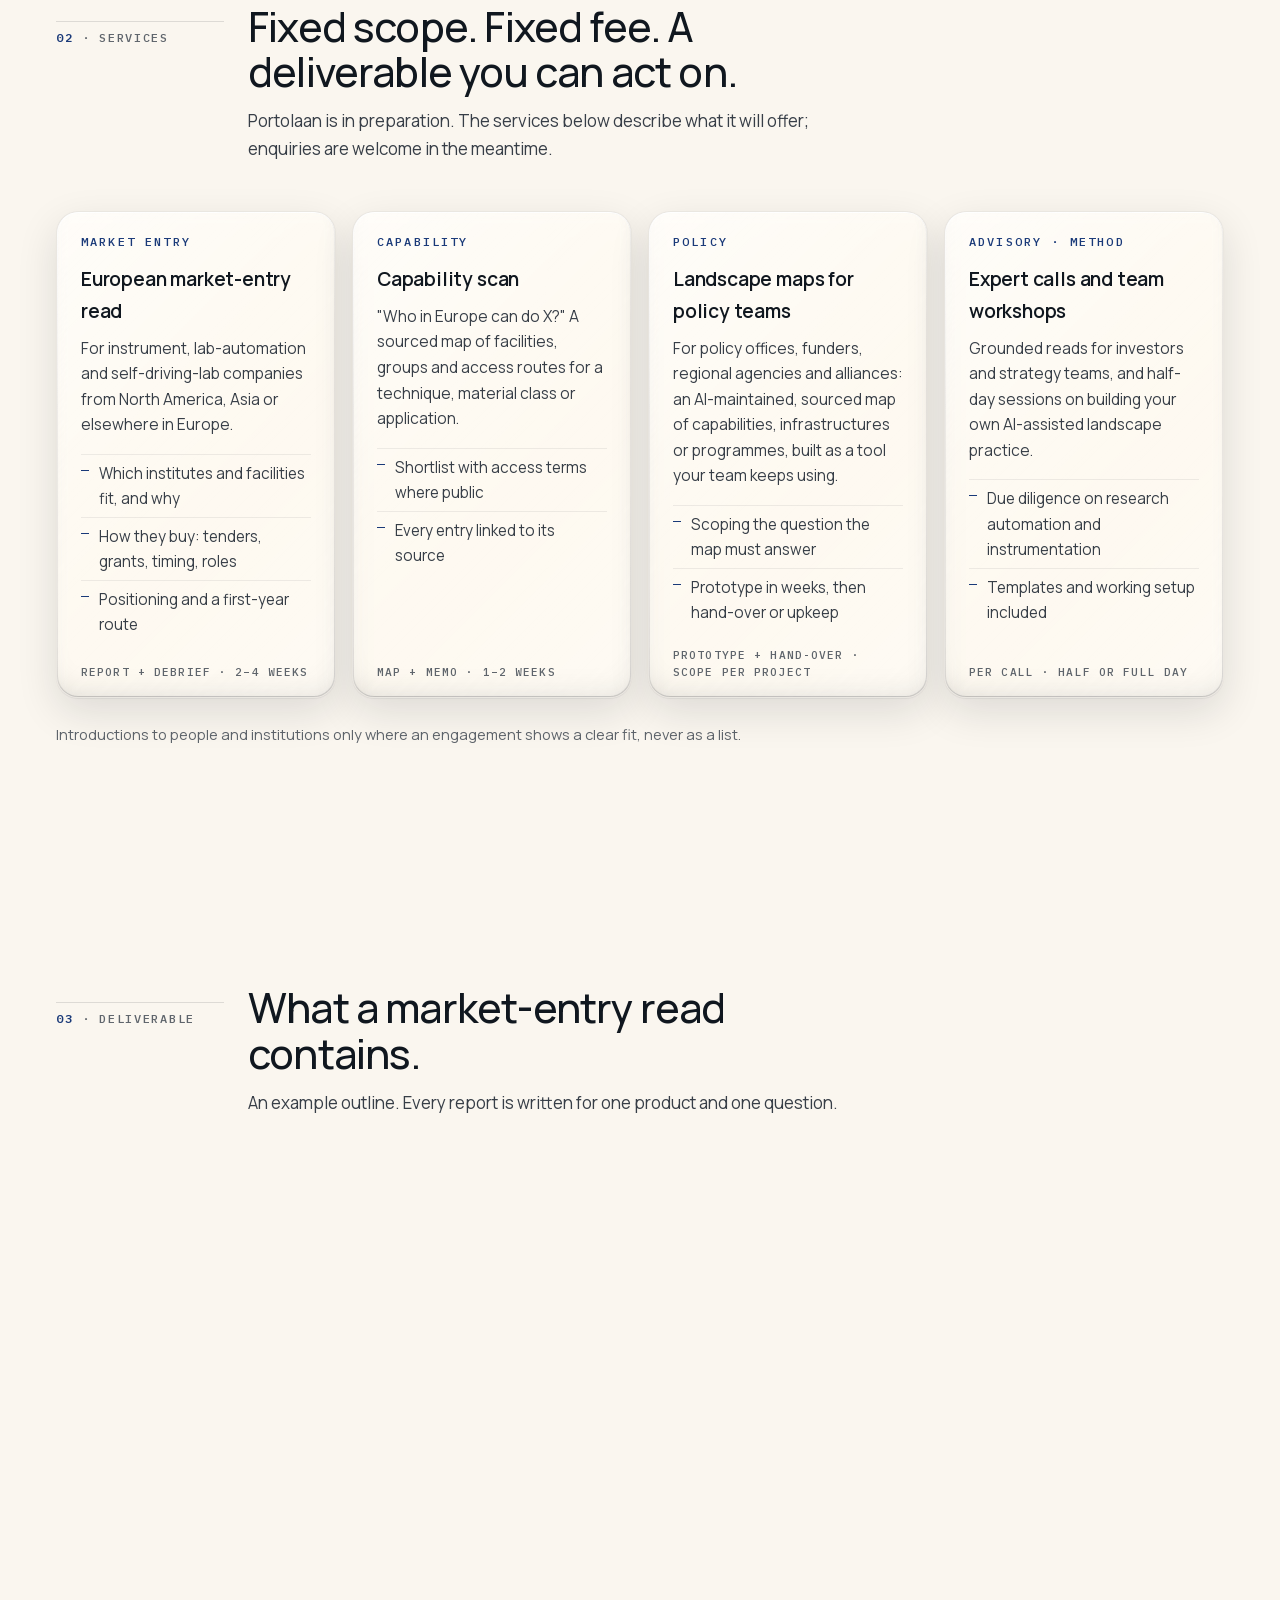
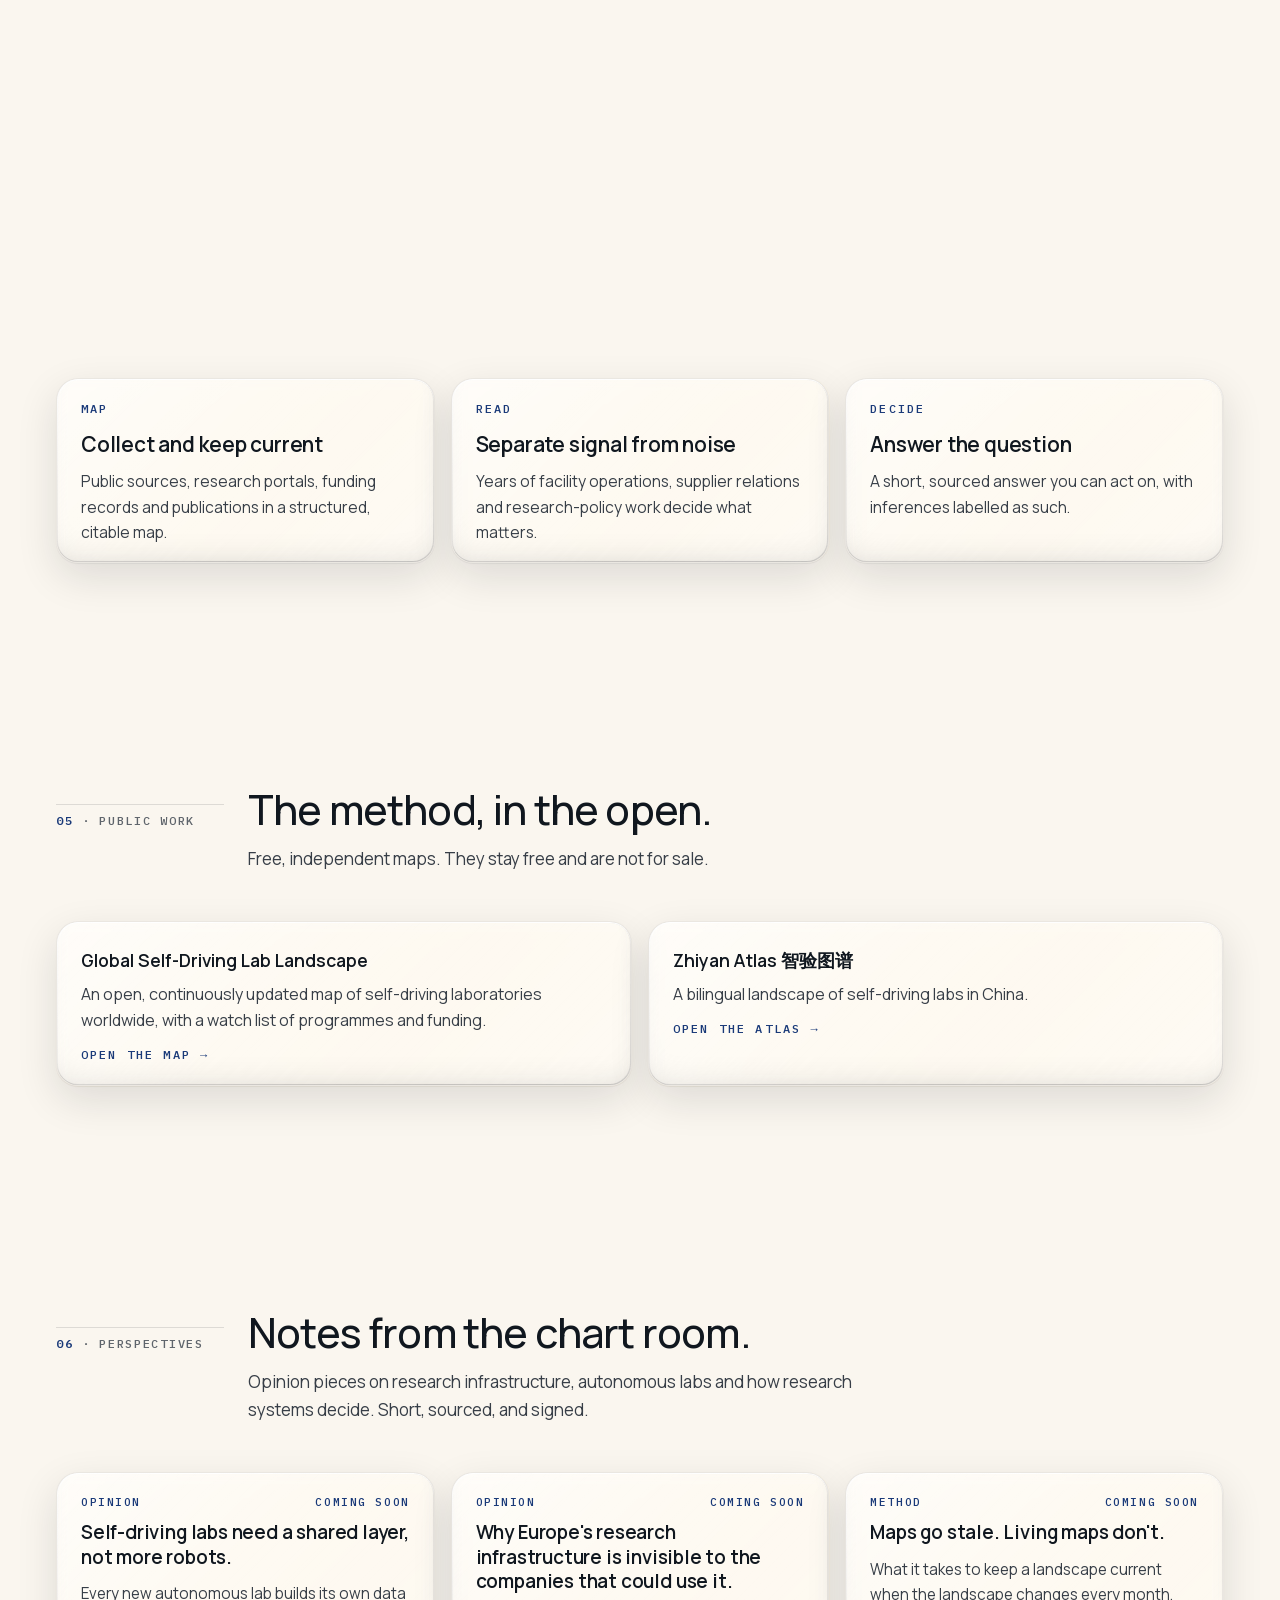
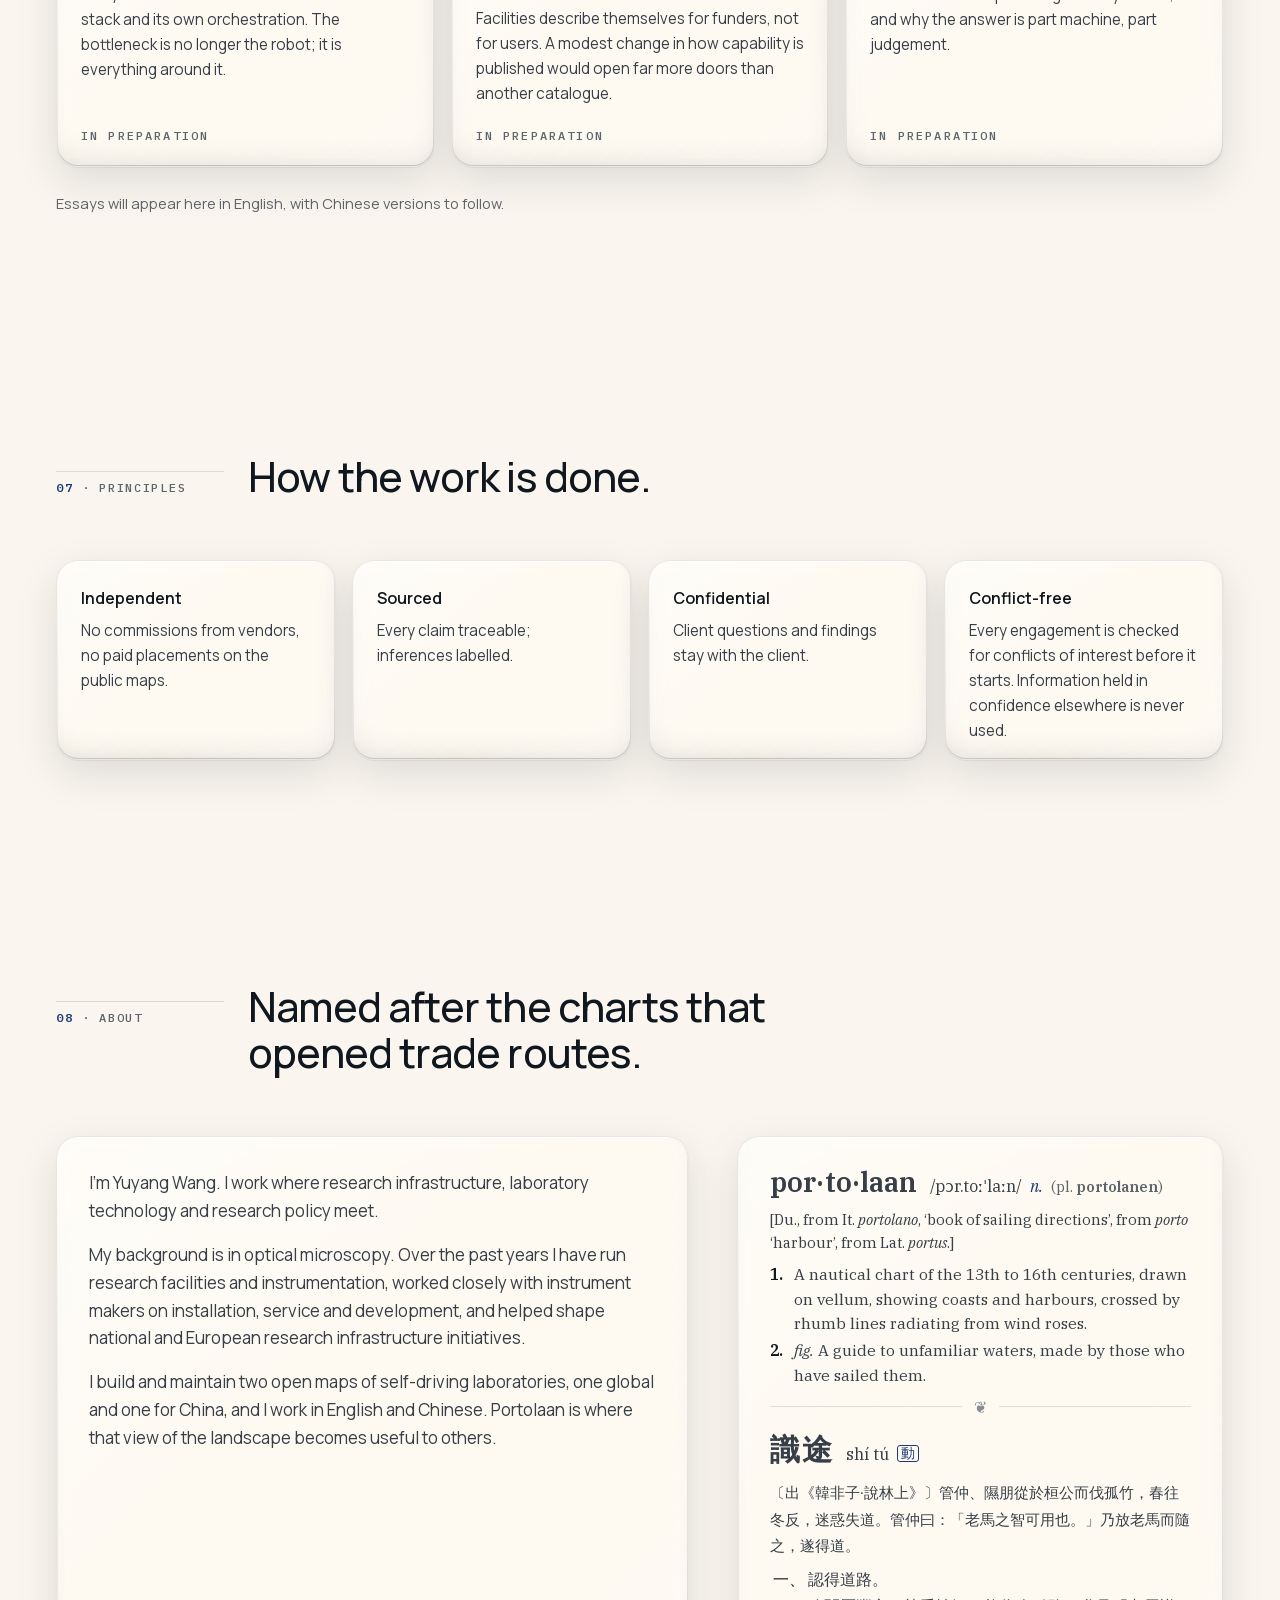
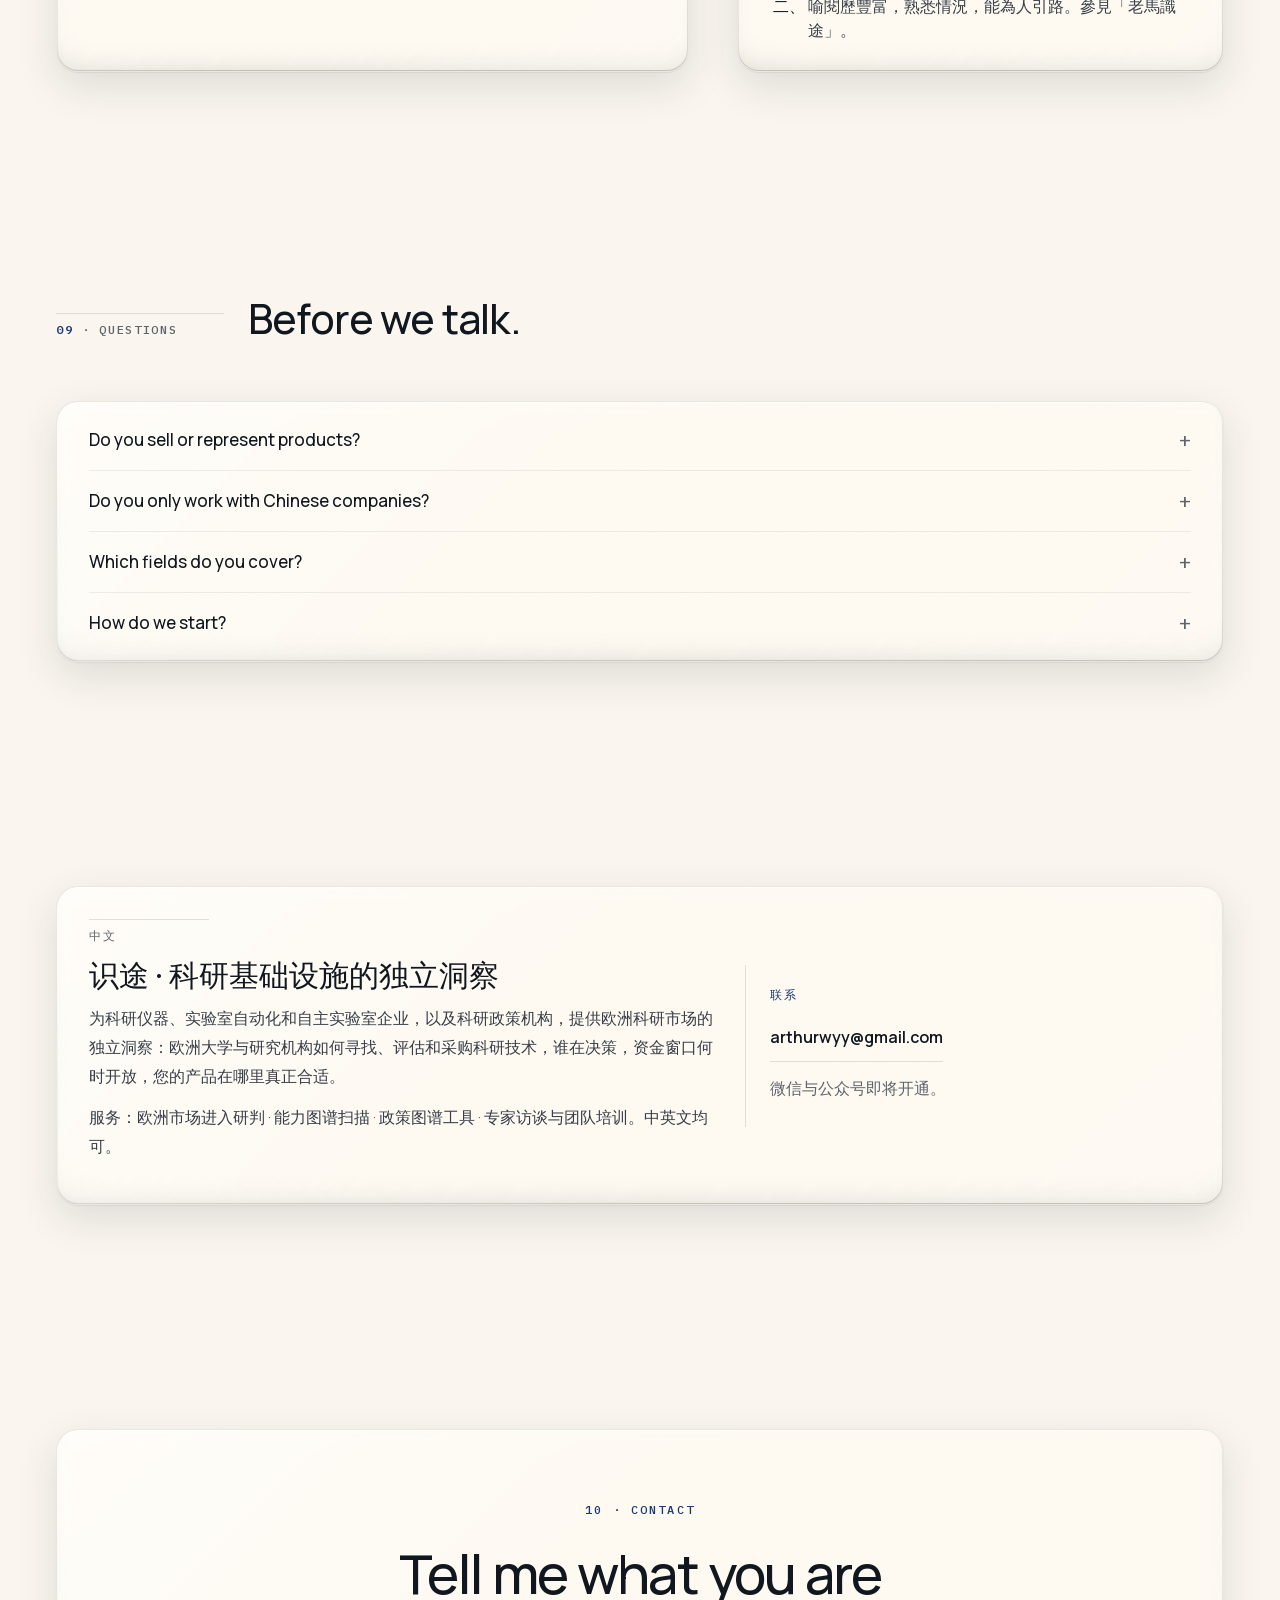
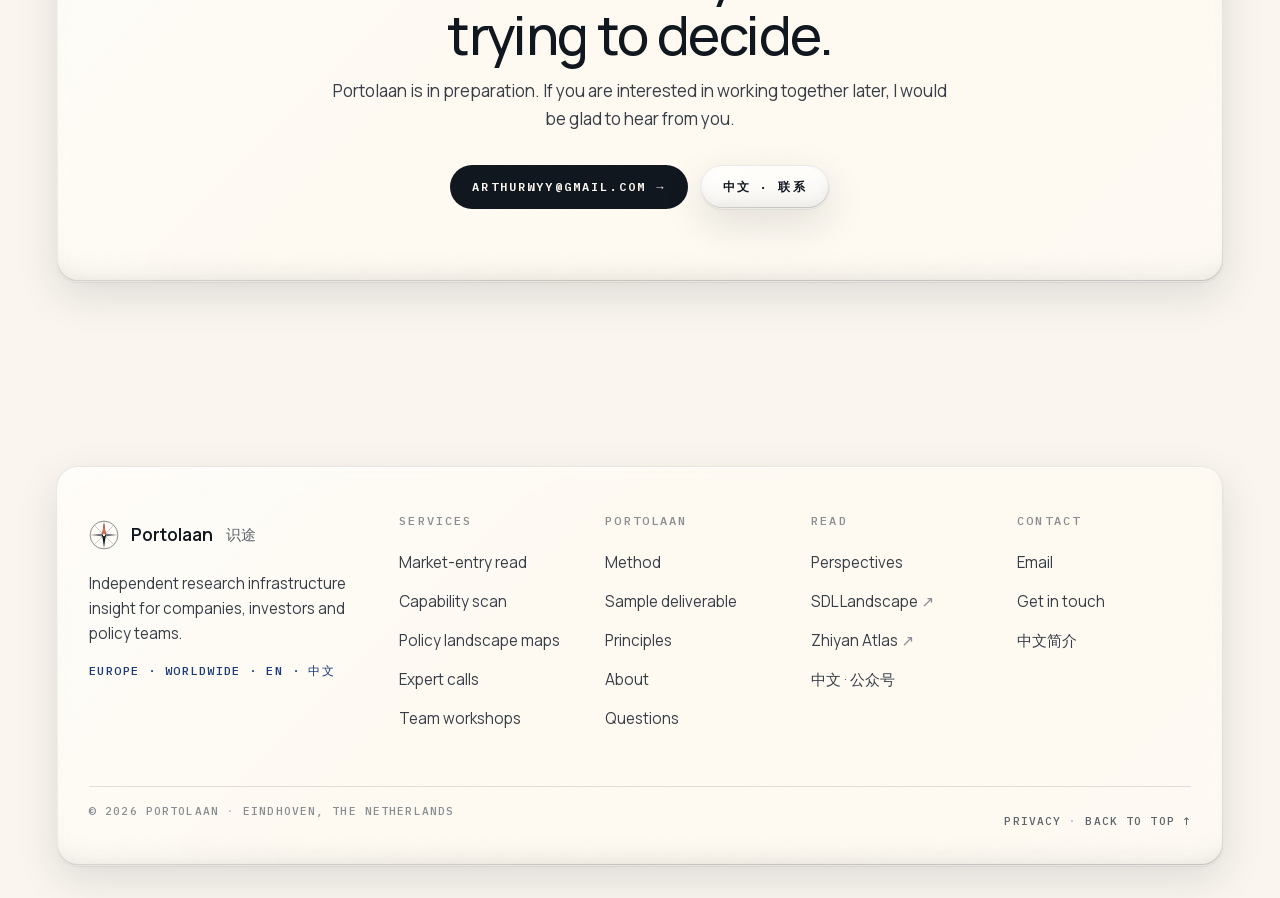
==== commit 8e3ad278: "Interaction layer: pointer light on glass, tap to take a bearing, reading position, touch press, ink" ====
--- a/index.html
+++ b/index.html
@@ -243,6 +243,45 @@
 @media (max-width:900px){.foot-grid{grid-template-columns:1fr 1fr}.foot-brand{grid-column:1/-1}}
 @media (max-width:560px){.site-foot{padding:var(--s-6) var(--s-5) var(--s-4)}}
 
+/* Interaction layer (11 Oct 2026): responds to the visitor's hand; the backdrop loop stays the only unprompted motion */
+/* Reading position: the section's index rule fills in navy as you read; the nav marks where you are */
+.idx{position:relative}
+.idx::after{content:"";position:absolute;left:0;right:0;top:-1px;height:1px;background:var(--accent);transform-origin:0 50%;transform:scaleX(var(--read,0))}
+nav a[aria-current]{color:var(--accent);background:var(--rule-2)}
+/* Taking a bearing: a tap on open chart draws a rhumb from the nearest rose, with its bearing */
+.bearing{color:var(--accent);pointer-events:none}
+.bearing line{stroke:currentColor;stroke-width:1;stroke-dasharray:1;stroke-dashoffset:1;animation:bearing-draw .7s var(--ease) forwards,bearing-fade 3.2s linear forwards}
+.bearing .ring{fill:none;stroke:currentColor;stroke-width:1.2;transform-box:fill-box;transform-origin:center;animation:beacon 1.8s ease-out .45s both}
+.bearing .dot{fill:currentColor;animation:bearing-fade 3.2s linear forwards}
+.bearing text{fill:currentColor;font:500 10px var(--font-mono);letter-spacing:.08em;animation:bearing-fade 3.2s linear forwards}
+@keyframes bearing-draw{to{stroke-dashoffset:0}}
+@keyframes bearing-fade{0%,55%{opacity:.85}100%{opacity:0}}
+/* Touch: a short press on what can be pressed; hover lifts only where hover exists */
+a,button,summary{-webkit-tap-highlight-color:transparent}
+summary,nav a,.foot-col a,.foot-base a{transition:color var(--t-fast) var(--ease),background var(--t-fast) var(--ease),transform var(--t-fast) var(--ease)}
+.proof a:active,.post:not(.post-soon):active,summary:active,nav a:active,.foot-col a:active,.foot-base a:active{transform:scale(.98)}
+@media (hover:none){
+  .btn-solid:hover:not(:active),.proof a:hover:not(:active),.post:not(.post-soon):hover:not(:active){transform:none}
+  .btn:hover .arr{transform:none}
+}
+/* Theme switch: the new theme spreads from the button (View Transitions; instant elsewhere) */
+::view-transition-old(root),::view-transition-new(root){animation:none;mix-blend-mode:normal}
+/* FAQ opens smoothly (height where ::details-content exists, a soft rise everywhere) */
+details{interpolate-size:allow-keywords}
+details::details-content{block-size:0;overflow:clip;transition:block-size var(--t-slow) var(--ease),content-visibility var(--t-slow) allow-discrete}
+details[open]::details-content{block-size:auto}
+details[open] p{animation:faq-in var(--t-slow) var(--ease)}
+@keyframes faq-in{from{opacity:0;transform:translateY(-4px)}}
+/* The headline's navy word is underlined once, on arrival */
+h1 em{background:linear-gradient(currentColor,currentColor) 0 96%/0% .05em no-repeat;transition:background-size .9s var(--ease) .55s}
+h1.in em{background-size:100% .05em}
+@media (prefers-reduced-motion: reduce){
+  h1 em{background-size:100% .05em;transition:none}
+  .bearing{display:none}
+  details::details-content{transition:none}
+  details[open] p{animation:none}
+}
+
 /* Reveal on scroll */
 .rv{opacity:0;transform:translateY(14px);transition:opacity var(--t-slow) var(--ease),transform var(--t-slow) var(--ease)}
 .rv.in{opacity:1;transform:none}
@@ -573,17 +612,87 @@
   });
 })();
 (function(){
-  /* Theme switch: flips between Deep water and Vellum and remembers the choice */
+  /* Theme switch: flips between Deep water and Vellum and remembers the choice.
+     Where View Transitions exist, the new theme spreads out from the button like ink. */
   const btn=document.getElementById('theme'), root=document.documentElement;
+  const still=matchMedia('(prefers-reduced-motion: reduce)');
   btn.addEventListener('click',()=>{
     const cur=root.getAttribute('data-theme') || (matchMedia('(prefers-color-scheme: light)').matches?'light':'dark');
     const next=cur==='light'?'dark':'light';
-    root.setAttribute('data-theme',next);
-    try{localStorage.setItem('portolaan-theme',next);}catch(e){}
+    const flip=()=>{root.setAttribute('data-theme',next);try{localStorage.setItem('portolaan-theme',next);}catch(e){}};
+    if(!document.startViewTransition||still.matches){flip();return}
+    const r=btn.getBoundingClientRect(), x=r.left+r.width/2, y=r.top+r.height/2;
+    const end=Math.hypot(Math.max(x,innerWidth-x),Math.max(y,innerHeight-y));
+    document.startViewTransition(flip).ready.then(()=>root.animate(
+      {clipPath:[`circle(0px at ${x}px ${y}px)`,`circle(${end}px at ${x}px ${y}px)`]},
+      {duration:560,easing:'cubic-bezier(.22,1,.36,1)',pseudoElement:'::view-transition-new(root)'}));
   });
-  /* Reveal on scroll */
-  const io=new IntersectionObserver(es=>es.forEach(e=>{if(e.isIntersecting){e.target.classList.add('in');io.unobserve(e.target)}}),{rootMargin:'0px 0px -8% 0px'});
+  /* Reveal on scroll; elements that arrive together follow one another */
+  const io=new IntersectionObserver(es=>{let k=0;es.forEach(e=>{
+    if(!e.isIntersecting)return;
+    const el=e.target;
+    if(k){el.style.transitionDelay=Math.min(k,4)*80+'ms';el.addEventListener('transitionend',()=>{el.style.transitionDelay=''},{once:true})}
+    k++;el.classList.add('in');io.unobserve(el);
+  })},{rootMargin:'0px 0px -8% 0px'});
   document.querySelectorAll('.rv').forEach(el=>io.observe(el));
+})();
+</script>
+<script>
+/* Interaction layer: light on the glass, taking a bearing, reading position */
+(function(){
+  const still=matchMedia('(prefers-reduced-motion: reduce)');
+  document.addEventListener('touchstart',()=>{},{passive:true}); /* lets iOS apply :active press states */
+
+  /* Light on the glass: follows the mouse, or blooms under the finger while it presses */
+  let lit=null, raf=0, px=0, py=0;
+  const place=()=>{raf=0;if(!lit)return;const r=lit.getBoundingClientRect();
+    lit.style.setProperty('--mx',((px-r.left)/r.width*100).toFixed(1)+'%');
+    lit.style.setProperty('--my',((py-r.top)/r.height*100).toFixed(1)+'%');};
+  const light=el=>{if(lit===el)return;if(lit)lit.style.setProperty('--spec','0');lit=el;if(lit){place();lit.style.setProperty('--spec','1')}};
+  const lensAt=t=>t&&t.closest?t.closest('.lens'):null;
+  document.addEventListener('pointermove',e=>{
+    if(e.pointerType!=='mouse')return;
+    px=e.clientX;py=e.clientY;light(lensAt(e.target));if(lit&&!raf)raf=requestAnimationFrame(place);
+  },{passive:true});
+  document.addEventListener('pointerdown',e=>{if(e.pointerType==='mouse')return;px=e.clientX;py=e.clientY;light(lensAt(e.target))},{passive:true});
+  const lift=e=>{if(e.pointerType!=='mouse')light(null)};
+  document.addEventListener('pointerup',lift,{passive:true});
+  document.addEventListener('pointercancel',lift,{passive:true});
+  document.addEventListener('pointerout',e=>{if(!e.relatedTarget)light(null)},{passive:true});
+
+  /* Taking a bearing: tap or click open chart (not text, links or panels) */
+  const drift=document.querySelector('.chart-bg .drift'), NS='http://www.w3.org/2000/svg';
+  const ROSES=[[262,400],[1150,168]];           /* design-assets/make_plates.py */
+  const SKIP='a,button,input,textarea,select,label,summary,details,.lens,p,h1,h2,h3,h4,li,dd,dt,blockquote,figure,footer,header';
+  let live=0;
+  document.addEventListener('click',e=>{
+    if(still.matches||!drift||live>=4||e.target.closest(SKIP))return;
+    const sel=getSelection();if(sel&&!sel.isCollapsed)return;
+    const m=drift.getScreenCTM();if(!m)return;
+    const p=new DOMPoint(e.clientX,e.clientY).matrixTransform(m.inverse());
+    const d=r=>Math.hypot(r[0]-p.x,r[1]-p.y), [rx,ry]=ROSES.reduce((a,b)=>d(b)<d(a)?b:a);
+    const deg=Math.round((Math.atan2(p.x-rx,ry-p.y)*180/Math.PI+360)%360)%360;
+    const x=p.x.toFixed(1), y=p.y.toFixed(1), g=document.createElementNS(NS,'g');
+    g.setAttribute('class','bearing');
+    g.innerHTML=`<line x1="${rx}" y1="${ry}" x2="${x}" y2="${y}" pathLength="1"/><circle class="ring" cx="${x}" cy="${y}" r="10"/><circle class="dot" cx="${x}" cy="${y}" r="2.2"/><text x="${(p.x+8).toFixed(1)}" y="${(p.y-8).toFixed(1)}">${String(deg).padStart(3,'0')}°</text>`;
+    drift.appendChild(g);live++;
+    setTimeout(()=>{g.remove();live--},3300);
+  });
+
+  /* Reading position: fill each section's index rule, mark the current section in the nav */
+  const NAV={services:'services',sample:'services',method:'method',proof:'method',perspectives:'perspectives',principles:'about',about:'about'};
+  const links={};document.querySelectorAll('nav a[href^="#"]').forEach(a=>{links[a.getAttribute('href').slice(1)]=a});
+  const secs=[...document.querySelectorAll('main section[id]')].map(s=>({s,idx:s.querySelector('.idx'),p:-1}));
+  let cur, tick=0;
+  const read=()=>{tick=0;const line=innerHeight*.38;let now=null;
+    for(const o of secs){const r=o.s.getBoundingClientRect();
+      if(o.idx){const p=Math.round(Math.min(1,Math.max(0,(line-r.top)/r.height))*200)/200;
+        if(p!==o.p){o.p=p;o.idx.style.setProperty('--read',p)}}
+      if(r.top<=line&&r.bottom>line)now=o.s.id;}
+    if(now!==cur){cur=now;for(const a of Object.values(links))a.removeAttribute('aria-current');
+      const a=links[NAV[now]];if(a)a.setAttribute('aria-current','true');}};
+  addEventListener('scroll',()=>{if(!tick)tick=requestAnimationFrame(read)},{passive:true});
+  addEventListener('resize',read);read();
 })();
 </script>
 </body>
--- a/css/tokens.css
+++ b/css/tokens.css
@@ -58,6 +58,7 @@
   --glass-edge-low: oklch(1 0 0 / 0.06);
   --glass-hi:       oklch(1 0 0 / 0.45);   /* top specular rim */
   --glass-sheen:    linear-gradient(135deg, oklch(1 0 0 / 0.18) 0%, oklch(1 0 0 / 0.04) 36%, oklch(1 0 0 / 0) 58%, oklch(1 0 0 / 0.07) 100%);
+  --glass-spec:     oklch(1 0 0 / 0.20);   /* pointer light (glass.css) */
   --glass-shadow:   0 1px 1px oklch(0 0 0 / 0.20), 0 12px 40px oklch(0 0 0 / 0.35);
 
   /* Motion */
@@ -90,6 +91,7 @@
   --glass-edge-low: oklch(0.20 0.02 255 / 0.08);
   --glass-hi:       oklch(1 0 0 / 0.95);
   --glass-sheen:    linear-gradient(135deg, oklch(1 0 0 / 0.55) 0%, oklch(1 0 0 / 0.10) 40%, oklch(1 0 0 / 0) 62%, oklch(1 0 0 / 0.20) 100%);
+  --glass-spec:     oklch(1 0 0 / 0.90);   /* pointer light (glass.css) */
   --glass-shadow:   0 1px 1px oklch(0.20 0.02 255 / 0.06), 0 14px 40px oklch(0.20 0.02 255 / 0.12);
   color-scheme: light;
 }
@@ -116,6 +118,7 @@
     --glass-edge-low: oklch(0.20 0.02 255 / 0.08);
     --glass-hi:       oklch(1 0 0 / 0.95);
     --glass-sheen:    linear-gradient(135deg, oklch(1 0 0 / 0.55) 0%, oklch(1 0 0 / 0.10) 40%, oklch(1 0 0 / 0) 62%, oklch(1 0 0 / 0.20) 100%);
+    --glass-spec:     oklch(1 0 0 / 0.90);   /* pointer light (glass.css) */
     --glass-shadow:   0 1px 1px oklch(0.20 0.02 255 / 0.06), 0 14px 40px oklch(0.20 0.02 255 / 0.12);
     color-scheme: light;
   }
--- a/css/glass.css
+++ b/css/glass.css
@@ -6,6 +6,10 @@
    No SVG refraction filter: support is uneven and it costs paint time; the rim
    light, sheen and saturation carry the liquid effect instead. */
 
+/* Pointer light: --spec (0..1) and --mx/--my are set per panel by the page script,
+   so the highlight sits where the cursor or finger is and fades in and out. */
+@property --spec{syntax:'<number>';inherits:true;initial-value:0}
+
 .lens{
   position:relative;
   isolation:isolate;
@@ -13,6 +17,7 @@
   border:1px solid var(--rule);
   border-radius:var(--r-2);
   box-shadow:var(--glass-shadow);
+  --spec:0;--mx:30%;--my:0%;
 }
 @supports ((backdrop-filter: blur(1px)) or (-webkit-backdrop-filter: blur(1px))){
   .lens{
@@ -31,8 +36,11 @@
   /* specular sheen: a soft diagonal highlight, like light across a curved surface */
   .lens::before{
     content:"";position:absolute;inset:0;border-radius:inherit;pointer-events:none;z-index:-1;
-    background:var(--glass-sheen);
+    background:
+      radial-gradient(circle 190px at var(--mx) var(--my), color-mix(in oklch, var(--glass-spec) calc(var(--spec) * 100%), transparent) 0, transparent 100%),
+      var(--glass-sheen);
     mix-blend-mode:screen;
+    transition:--spec .32s var(--ease);
   }
   /* edge light: brighter rim fading round the shape */
   .lens::after{
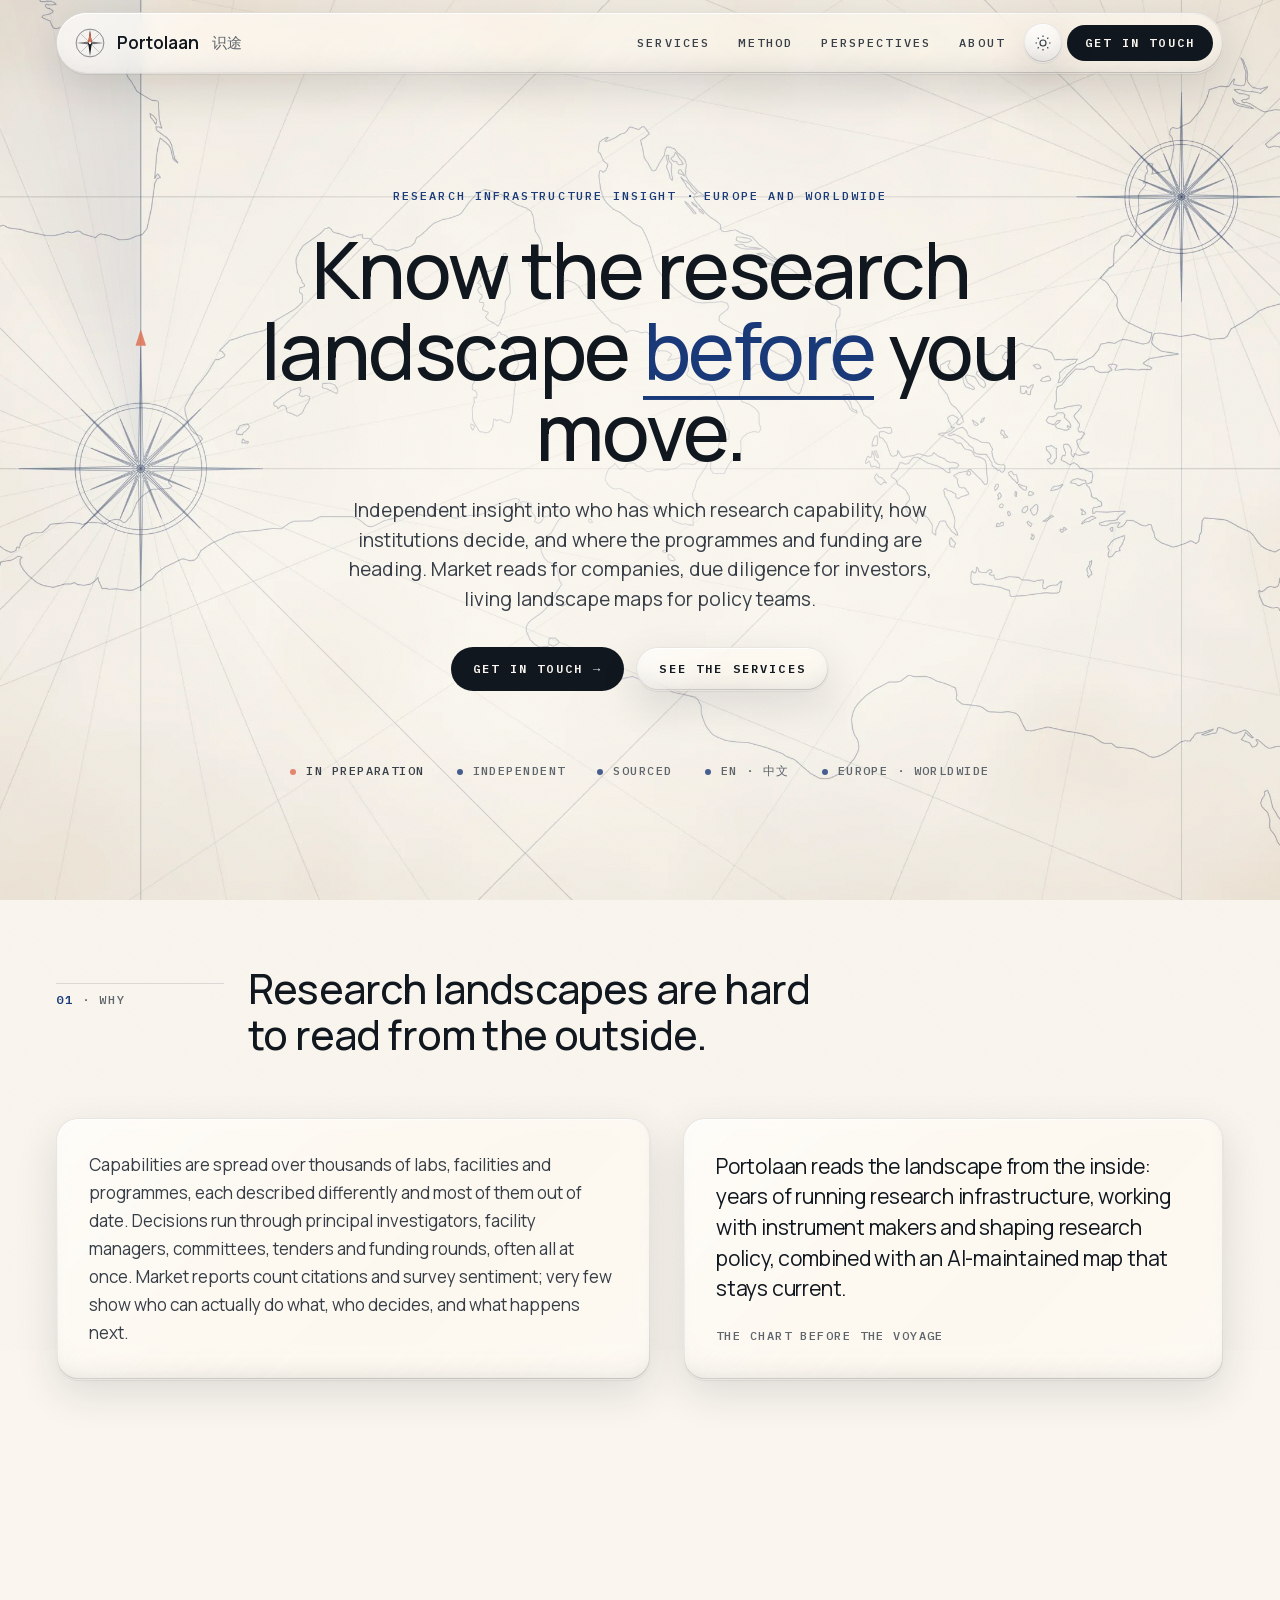
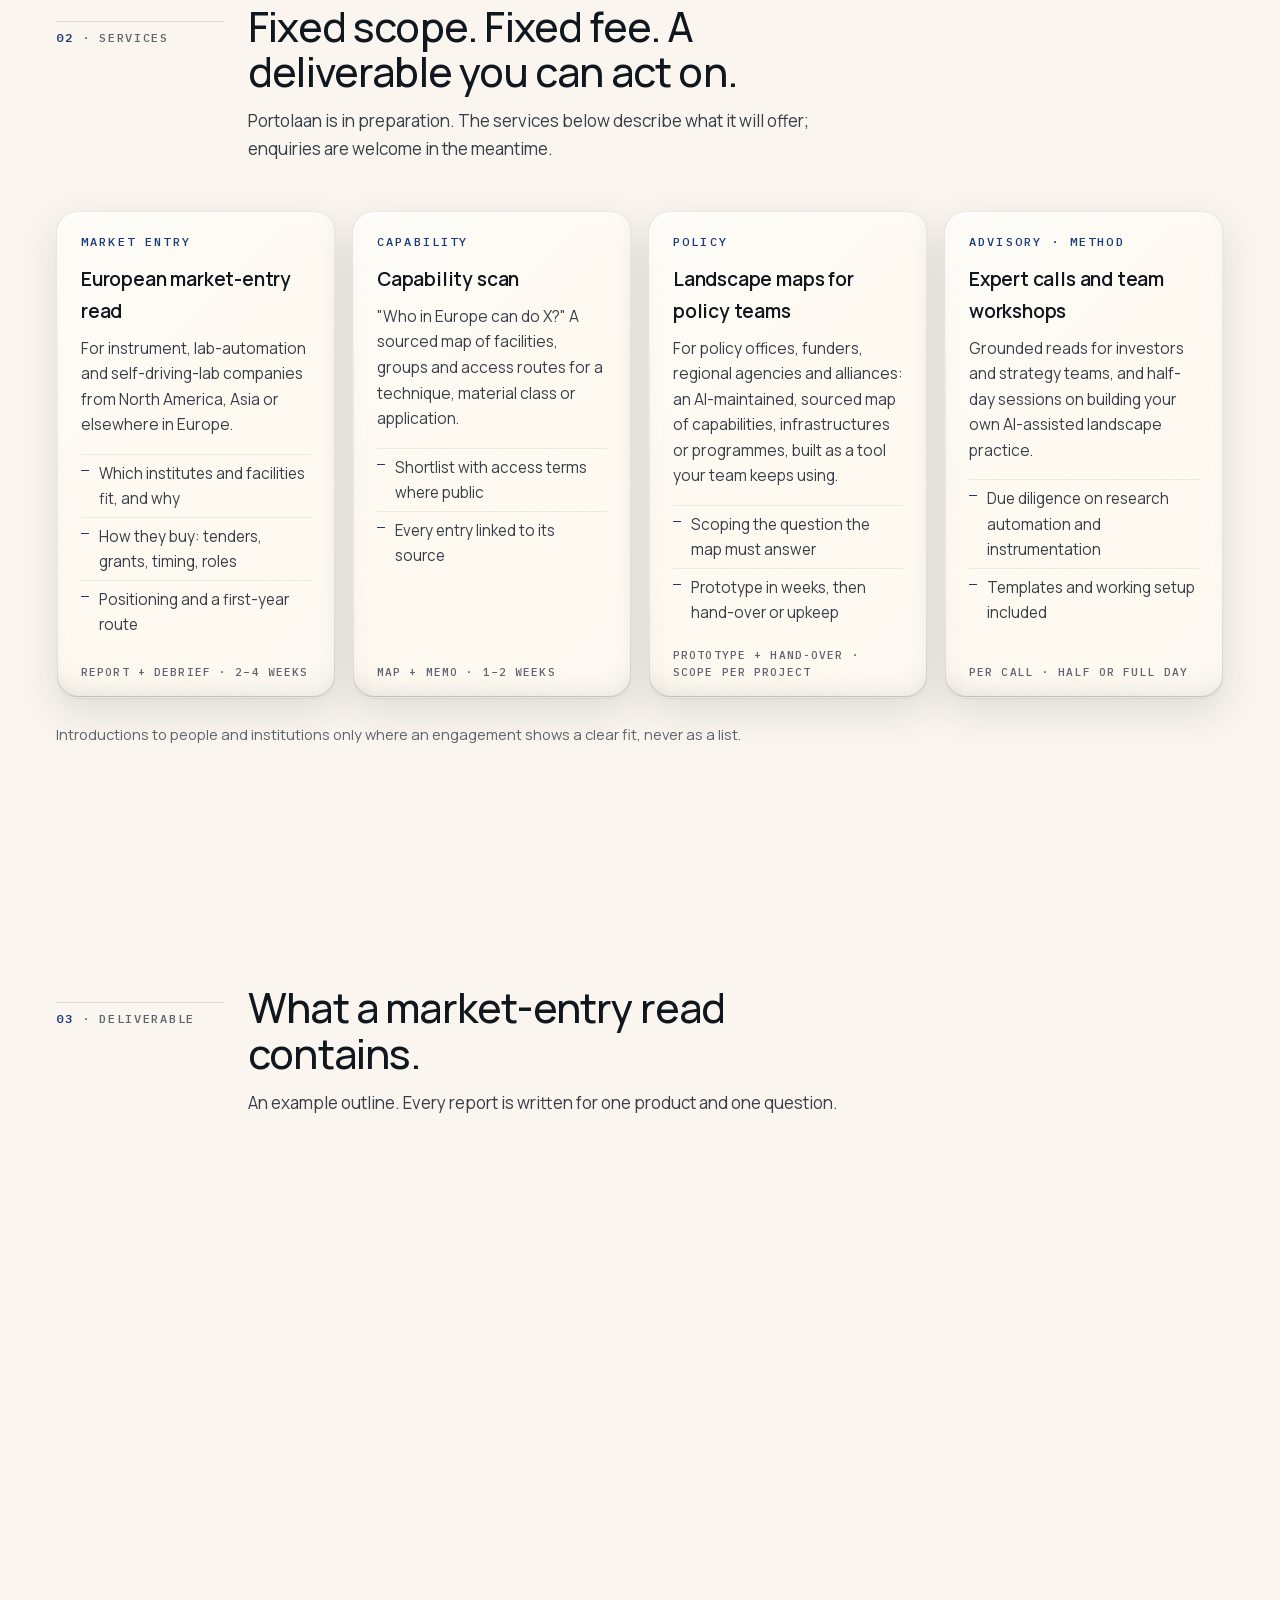
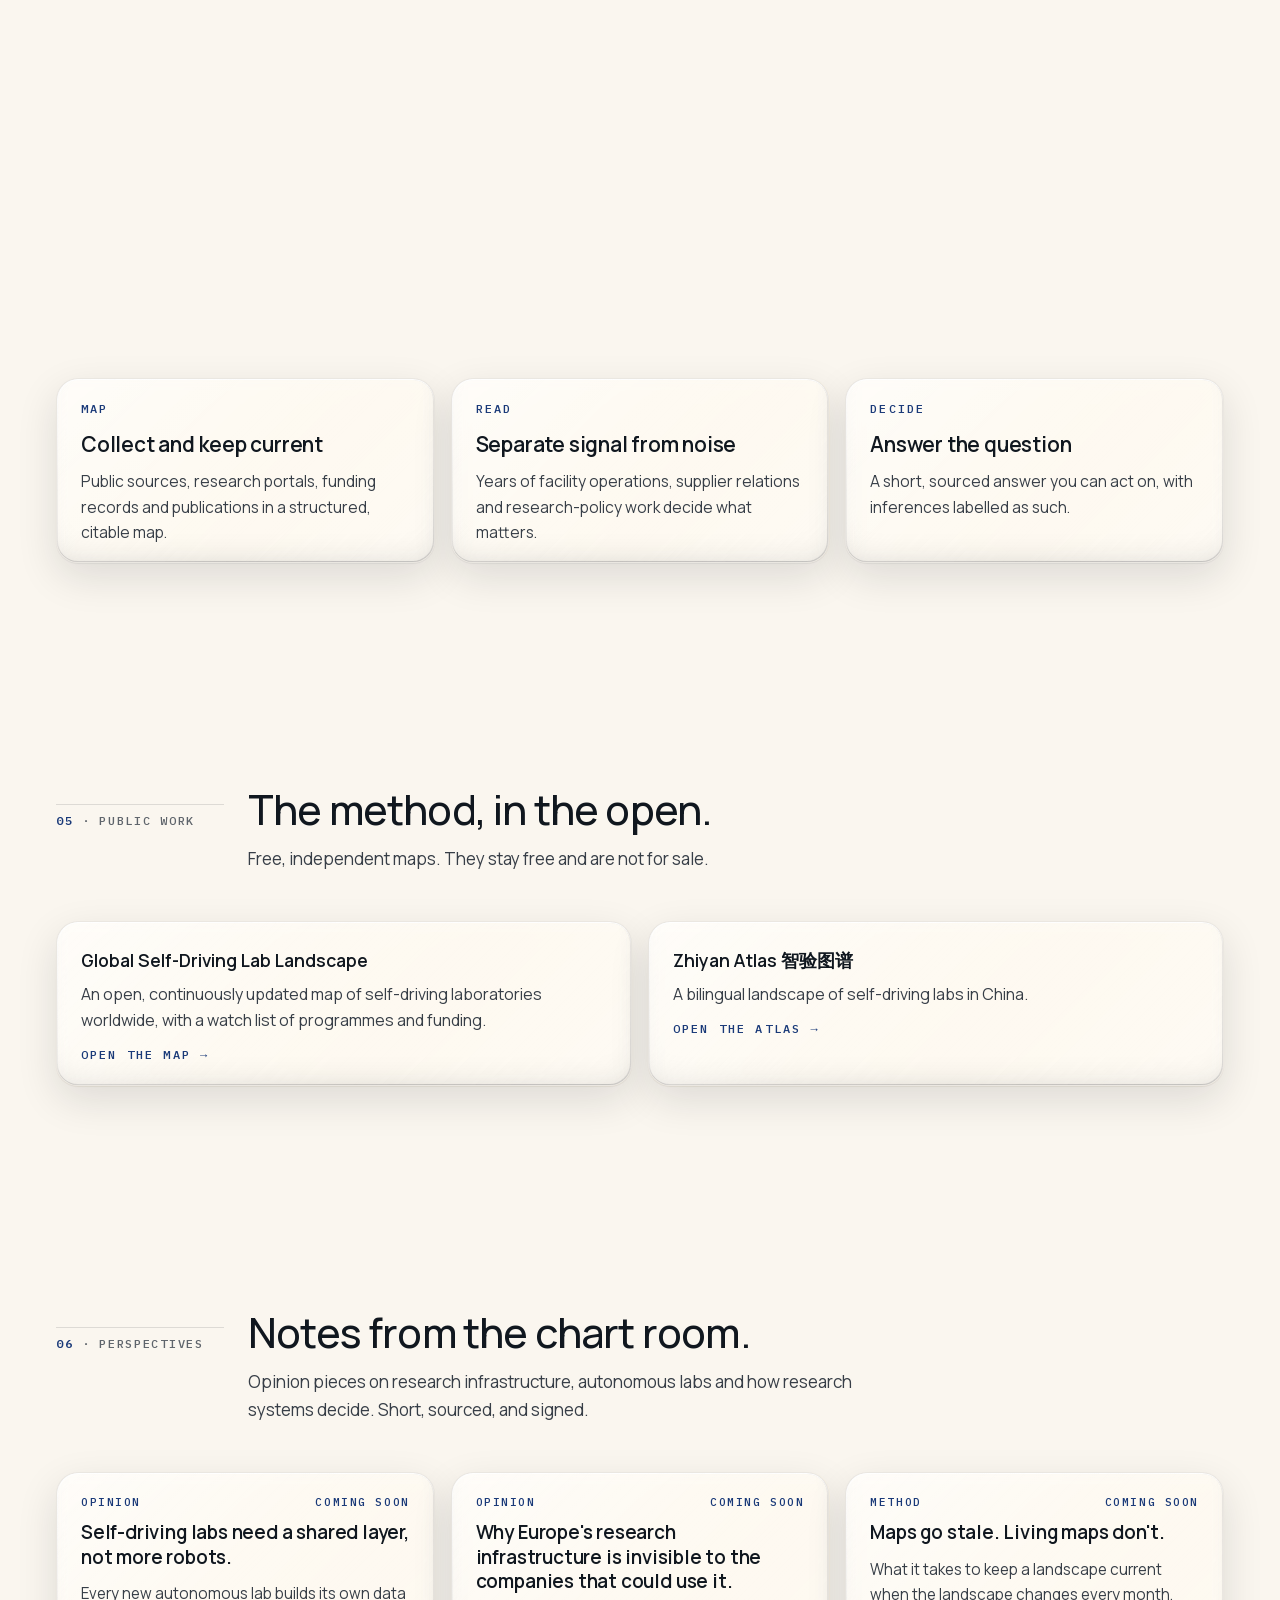
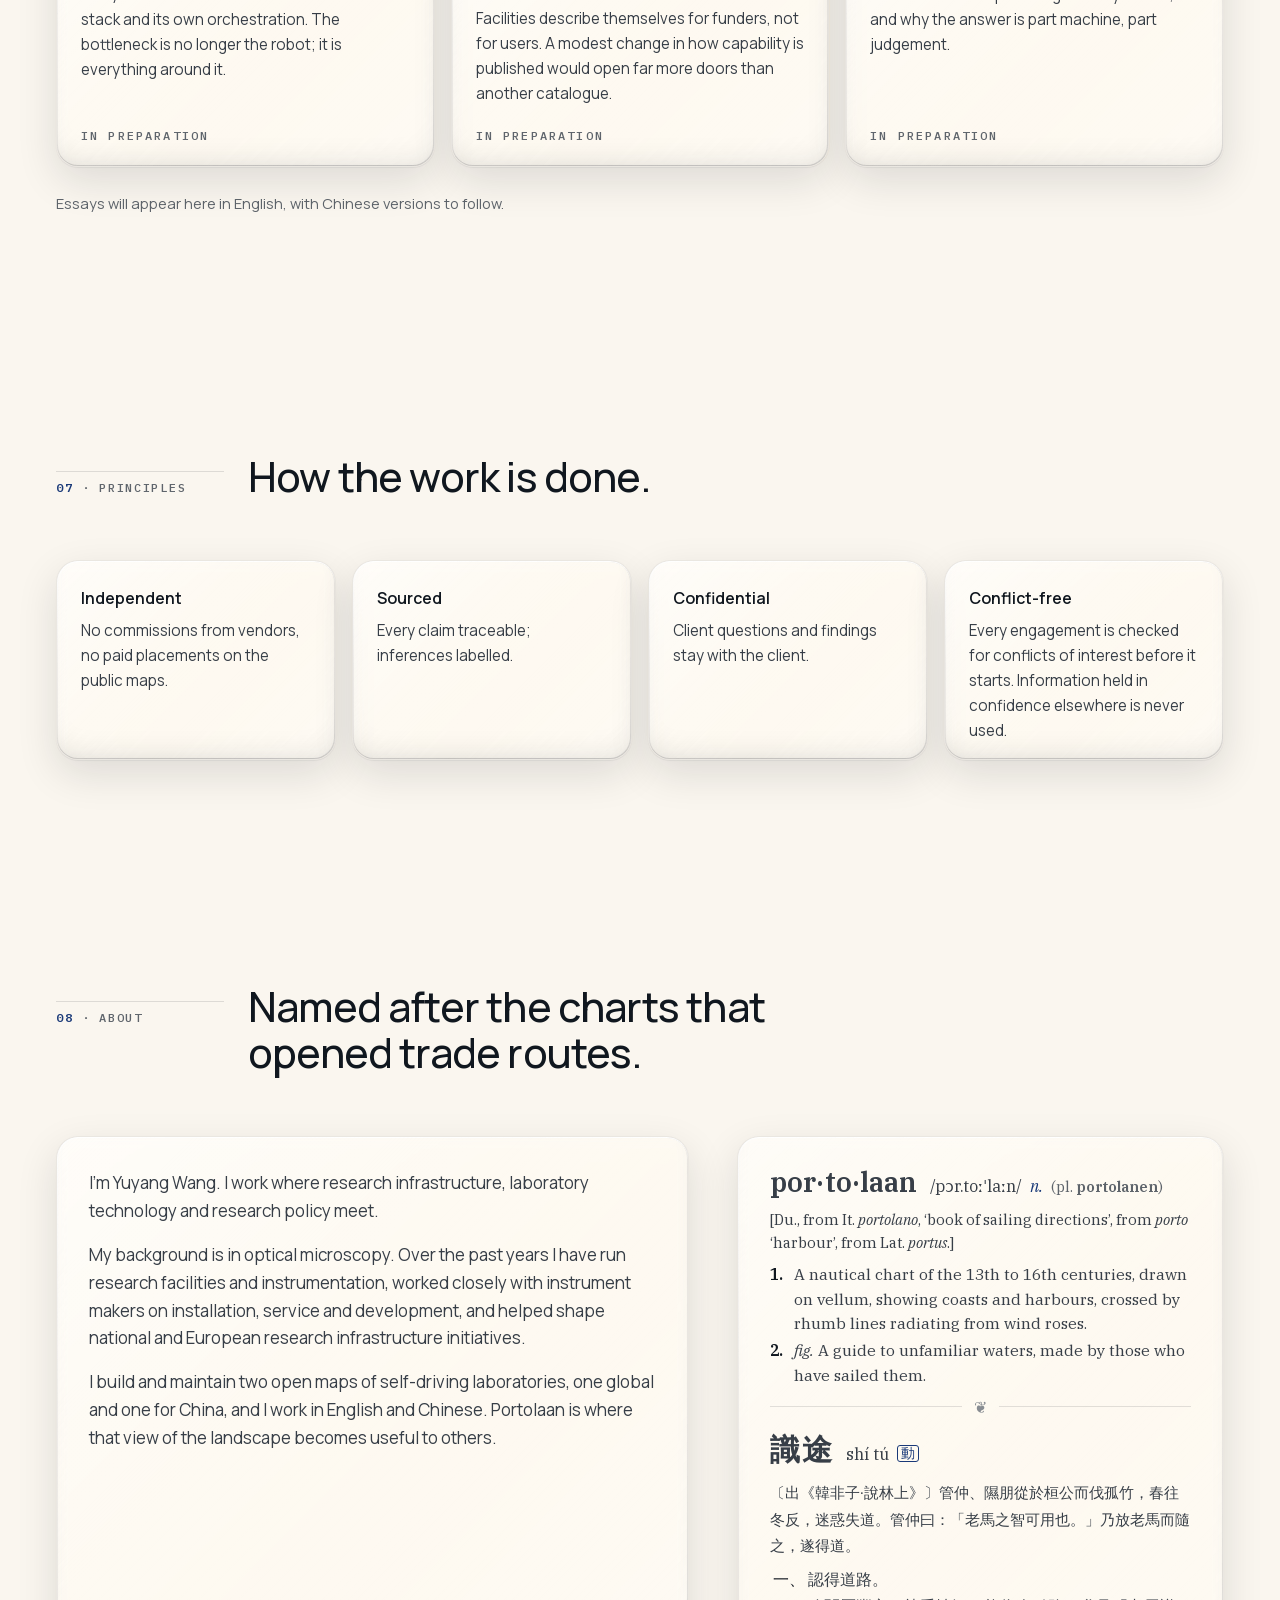
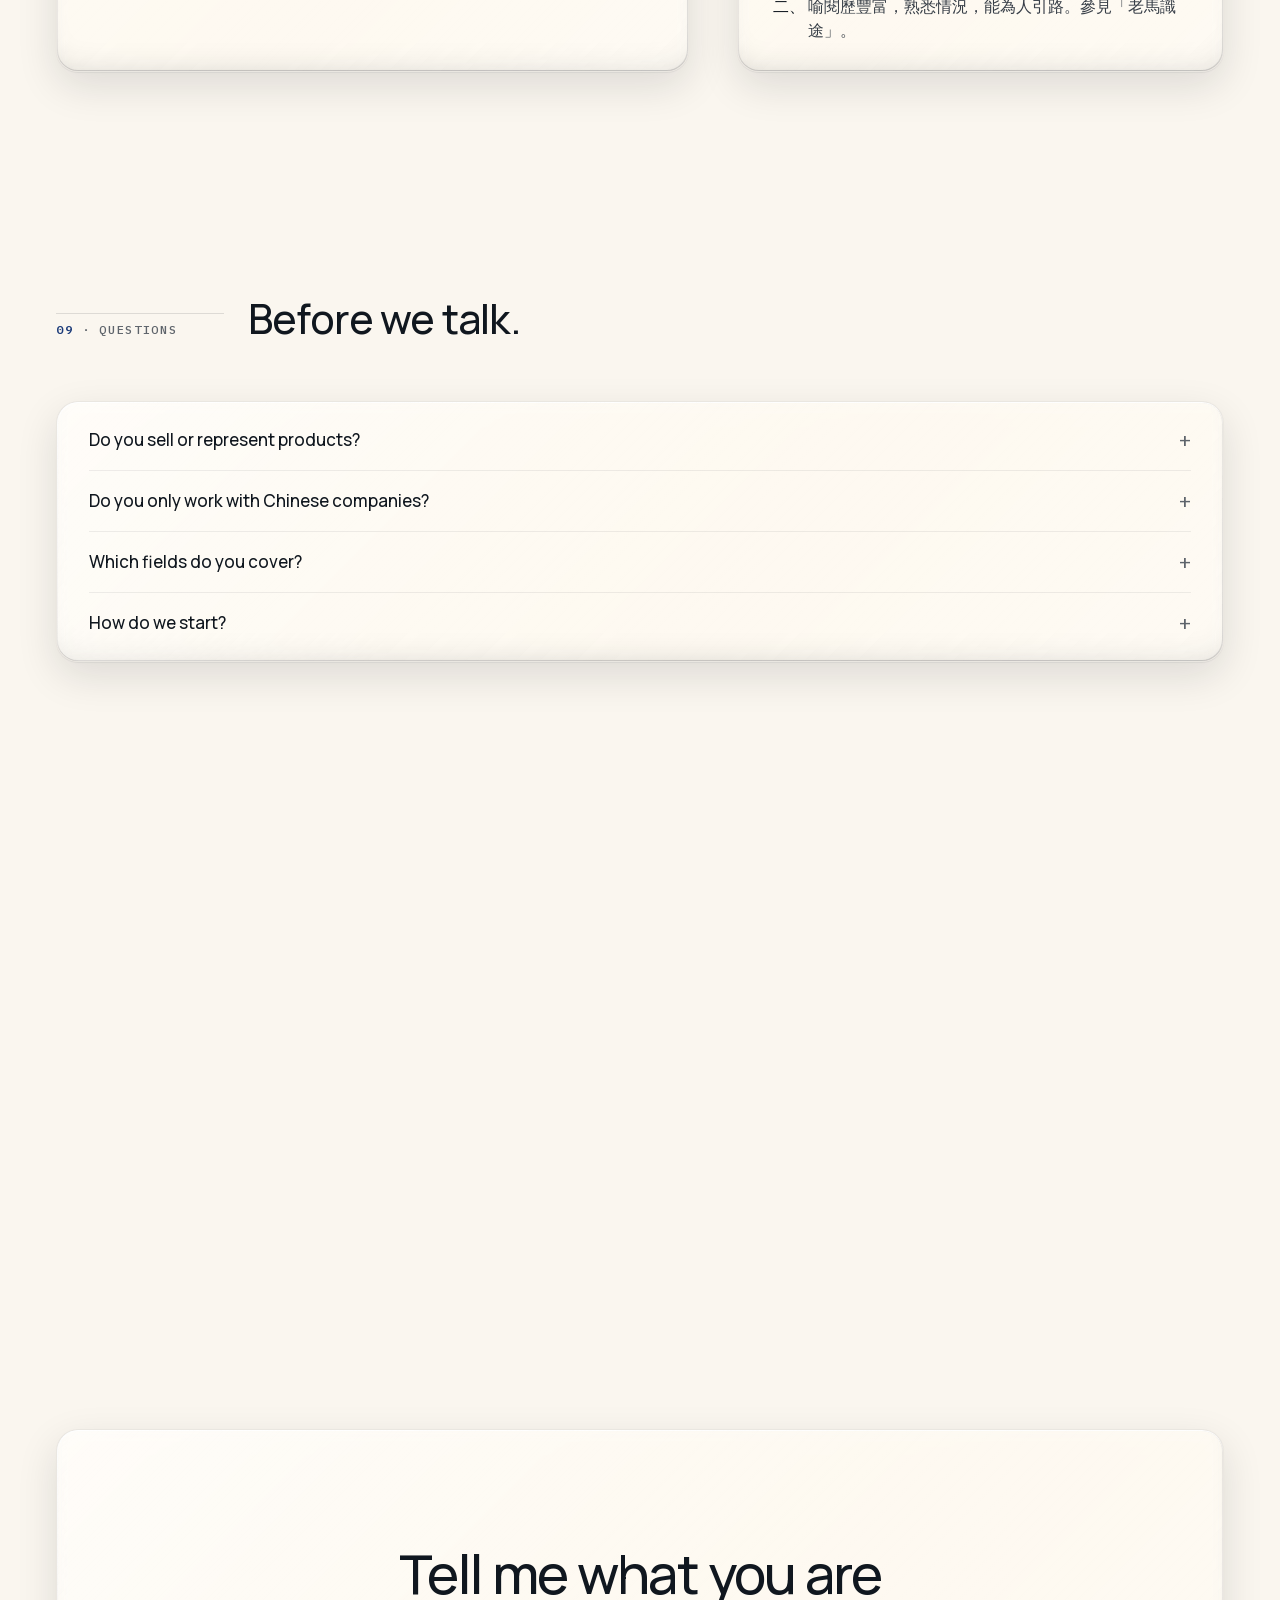
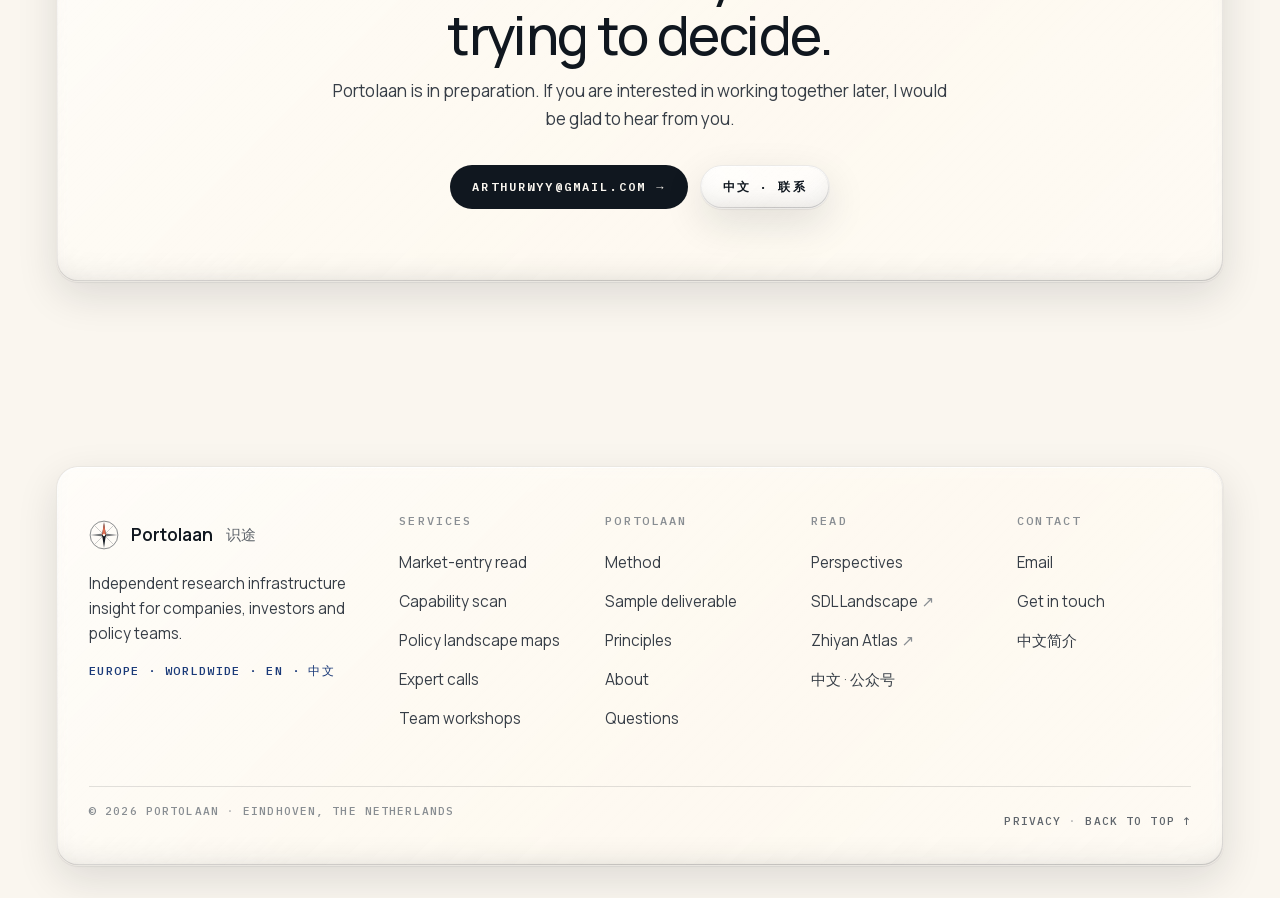
==== commit b3164ff0: "Sections menu on phones and tablets; pointer light readable on Vellum (spot plus far-side shade)" ====
--- a/index.html
+++ b/index.html
@@ -282,6 +282,27 @@
   details[open] p{animation:none}
 }
 
+/* Sections menu (<=900px): the nav links fold into a Lens sheet under the bar */
+.menu-btn{display:none;flex:none;width:40px;height:40px;border-radius:var(--r-pill);place-items:center;cursor:pointer;color:var(--ink-2);padding:0;transition:color var(--t-fast) var(--ease),transform var(--t-fast) var(--ease)}
+.menu-btn:active{transform:scale(.94)}
+.menu-btn svg{width:18px;height:18px;overflow:visible}
+.menu-btn line{transform-box:fill-box;transform-origin:center;transition:transform var(--t-base) var(--ease)}
+.menu-btn[aria-expanded="true"]{color:var(--ink)}
+.menu-btn[aria-expanded="true"] .l1{transform:translateY(3px) rotate(45deg)}
+.menu-btn[aria-expanded="true"] .l2{transform:translateY(-3px) rotate(-45deg)}
+.sheet{position:fixed;z-index:49;top:80px;left:12px;right:12px;max-width:560px;margin:0 auto;border-radius:var(--r-3);padding:var(--s-2) var(--s-4);opacity:0;visibility:hidden;transform:translateY(-8px) scale(.98);transform-origin:50% 0;transition:opacity var(--t-base) var(--ease),transform var(--t-base) var(--ease),visibility 0s linear var(--t-base)}
+.sheet.open{opacity:1;visibility:visible;transform:none;transition:opacity var(--t-base) var(--ease),transform var(--t-base) var(--ease),visibility 0s}
+.sheet ol{list-style:none;margin:0;padding:0;display:grid;grid-template-columns:1fr 1fr;column-gap:var(--s-4)}
+.sheet li:nth-child(n+3){border-top:1px solid var(--rule-2)}
+.sheet a{display:flex;align-items:center;gap:10px;min-height:48px;padding:0 4px;text-decoration:none;font:500 var(--fs-label)/1.2 var(--font-mono);letter-spacing:.12em;text-transform:uppercase;color:var(--ink-2);transition:color var(--t-fast) var(--ease),transform var(--t-fast) var(--ease)}
+.sheet a b{color:var(--accent);font-weight:600;min-width:2.2ch}
+.sheet a[aria-current]{color:var(--accent)}
+.sheet a:active{transform:scale(.98)}
+@media (max-width:900px){.menu-btn{display:grid}}
+@media (max-width:560px){.sheet{top:72px;left:8px;right:8px}}
+@media (max-width:380px){nav a.btn-solid.keep{display:none}}
+@media (prefers-reduced-motion: reduce){.sheet,.sheet.open,.menu-btn line{transition:none}}
+
 /* Reveal on scroll */
 .rv{opacity:0;transform:translateY(14px);transition:opacity var(--t-slow) var(--ease),transform var(--t-slow) var(--ease)}
 .rv.in{opacity:1;transform:none}
@@ -346,6 +367,9 @@
   </a>
   <nav aria-label="Primary">
     <a href="#services">Services</a><a href="#method">Method</a><a href="#perspectives">Perspectives</a><a href="#about">About</a>
+    <button class="menu-btn lens keep" type="button" id="menu" aria-expanded="false" aria-controls="sheet" aria-label="Sections">
+      <svg viewBox="0 0 24 24" fill="none" stroke="currentColor" stroke-width="1.6" stroke-linecap="round" aria-hidden="true"><line class="l1" x1="5" y1="9" x2="19" y2="9"/><line class="l2" x1="5" y1="15" x2="19" y2="15"/></svg>
+    </button>
     <button class="theme-btn lens keep" type="button" id="theme" aria-label="Switch between dark and light">
       <svg class="moon" viewBox="0 0 24 24" fill="none" stroke="currentColor" stroke-width="1.6" aria-hidden="true"><path d="M20 14.5A8 8 0 0 1 9.5 4a8 8 0 1 0 10.5 10.5z"/></svg>
       <svg class="sun" viewBox="0 0 24 24" fill="none" stroke="currentColor" stroke-width="1.6" aria-hidden="true"><circle cx="12" cy="12" r="4"/><path d="M12 2v2M12 20v2M2 12h2M20 12h2M4.9 4.9l1.4 1.4M17.7 17.7l1.4 1.4M4.9 19.1l1.4-1.4M17.7 6.3l1.4-1.4"/></svg>
@@ -353,6 +377,21 @@
     <a class="btn btn-solid keep" href="#contact" style="padding:12px 18px">Get in touch</a>
   </nav>
 </header>
+<div class="sheet lens lens-strong" id="sheet" role="navigation" aria-label="Sections">
+  <ol>
+    <li><a href="#gap"><b>01</b>Why</a></li>
+    <li><a href="#services"><b>02</b>Services</a></li>
+    <li><a href="#sample"><b>03</b>Deliverable</a></li>
+    <li><a href="#method"><b>04</b>Method</a></li>
+    <li><a href="#proof"><b>05</b>Public work</a></li>
+    <li><a href="#perspectives"><b>06</b>Perspectives</a></li>
+    <li><a href="#principles"><b>07</b>Principles</a></li>
+    <li><a href="#about"><b>08</b>About</a></li>
+    <li><a href="#faq"><b>09</b>Questions</a></li>
+    <li><a href="#zh"><b>·</b>中文</a></li>
+    <li><a href="#contact"><b>·</b>Contact</a></li>
+  </ol>
+</div>
 
 <main id="top">
 <div class="wrap">
@@ -643,6 +682,22 @@
   const still=matchMedia('(prefers-reduced-motion: reduce)');
   document.addEventListener('touchstart',()=>{},{passive:true}); /* lets iOS apply :active press states */
 
+  /* Sections menu (phones and tablets). Registered before the bearing handler so a tap
+     outside an open menu only closes it. */
+  const mb=document.getElementById('menu'), sheet=document.getElementById('sheet');
+  if(mb&&sheet){
+    let y0=0;
+    const isOpen=()=>sheet.classList.contains('open');
+    const setOpen=o=>{sheet.classList.toggle('open',o);mb.setAttribute('aria-expanded',String(o));sheet.inert=!o;if(o)y0=scrollY};
+    sheet.inert=true;
+    mb.addEventListener('click',()=>setOpen(!isOpen()));
+    sheet.addEventListener('click',e=>{if(e.target.closest('a'))setOpen(false)});
+    document.addEventListener('click',e=>{if(isOpen()&&!e.target.closest('#sheet,#menu')){setOpen(false);e.stopImmediatePropagation()}});
+    document.addEventListener('keydown',e=>{if(e.key==='Escape'&&isOpen()){setOpen(false);mb.focus()}});
+    addEventListener('scroll',()=>{if(isOpen()&&Math.abs(scrollY-y0)>80)setOpen(false)},{passive:true});
+    matchMedia('(min-width:901px)').addEventListener('change',e=>{if(e.matches)setOpen(false)});
+  }
+
   /* Light on the glass: follows the mouse, or blooms under the finger while it presses */
   let lit=null, raf=0, px=0, py=0;
   const place=()=>{raf=0;if(!lit)return;const r=lit.getBoundingClientRect();
@@ -681,7 +736,7 @@
 
   /* Reading position: fill each section's index rule, mark the current section in the nav */
   const NAV={services:'services',sample:'services',method:'method',proof:'method',perspectives:'perspectives',principles:'about',about:'about'};
-  const links={};document.querySelectorAll('nav a[href^="#"]').forEach(a=>{links[a.getAttribute('href').slice(1)]=a});
+  const sheetLinks=document.querySelectorAll('#sheet a'), links={};document.querySelectorAll('nav a[href^="#"]').forEach(a=>{links[a.getAttribute('href').slice(1)]=a});
   const secs=[...document.querySelectorAll('main section[id]')].map(s=>({s,idx:s.querySelector('.idx'),p:-1}));
   let cur, tick=0;
   const read=()=>{tick=0;const line=innerHeight*.38;let now=null;
@@ -690,6 +745,7 @@
         if(p!==o.p){o.p=p;o.idx.style.setProperty('--read',p)}}
       if(r.top<=line&&r.bottom>line)now=o.s.id;}
     if(now!==cur){cur=now;for(const a of Object.values(links))a.removeAttribute('aria-current');
+      for(const a of sheetLinks){if(a.getAttribute('href')==='#'+now)a.setAttribute('aria-current','location');else a.removeAttribute('aria-current')}
       const a=links[NAV[now]];if(a)a.setAttribute('aria-current','true');}};
   addEventListener('scroll',()=>{if(!tick)tick=requestAnimationFrame(read)},{passive:true});
   addEventListener('resize',read);read();
--- a/css/tokens.css
+++ b/css/tokens.css
@@ -59,6 +59,7 @@
   --glass-hi:       oklch(1 0 0 / 0.45);   /* top specular rim */
   --glass-sheen:    linear-gradient(135deg, oklch(1 0 0 / 0.18) 0%, oklch(1 0 0 / 0.04) 36%, oklch(1 0 0 / 0) 58%, oklch(1 0 0 / 0.07) 100%);
   --glass-spec:     oklch(1 0 0 / 0.20);   /* pointer light (glass.css) */
+  --glass-shade:    oklch(0 0 0 / 0);      /* far-side shade under the pointer light; none on Deep water */
   --glass-shadow:   0 1px 1px oklch(0 0 0 / 0.20), 0 12px 40px oklch(0 0 0 / 0.35);
 
   /* Motion */
@@ -91,7 +92,8 @@
   --glass-edge-low: oklch(0.20 0.02 255 / 0.08);
   --glass-hi:       oklch(1 0 0 / 0.95);
   --glass-sheen:    linear-gradient(135deg, oklch(1 0 0 / 0.55) 0%, oklch(1 0 0 / 0.10) 40%, oklch(1 0 0 / 0) 62%, oklch(1 0 0 / 0.20) 100%);
-  --glass-spec:     oklch(1 0 0 / 0.90);   /* pointer light (glass.css) */
+  --glass-spec:     oklch(1 0 0 / 1);      /* pointer light (glass.css) */
+  --glass-shade:    oklch(0.30 0.04 255 / 0.16);   /* far-side shade: gives the light contrast on Vellum */
   --glass-shadow:   0 1px 1px oklch(0.20 0.02 255 / 0.06), 0 14px 40px oklch(0.20 0.02 255 / 0.12);
   color-scheme: light;
 }
@@ -118,7 +120,8 @@
     --glass-edge-low: oklch(0.20 0.02 255 / 0.08);
     --glass-hi:       oklch(1 0 0 / 0.95);
     --glass-sheen:    linear-gradient(135deg, oklch(1 0 0 / 0.55) 0%, oklch(1 0 0 / 0.10) 40%, oklch(1 0 0 / 0) 62%, oklch(1 0 0 / 0.20) 100%);
-    --glass-spec:     oklch(1 0 0 / 0.90);   /* pointer light (glass.css) */
+    --glass-spec:     oklch(1 0 0 / 1);      /* pointer light (glass.css) */
+    --glass-shade:    oklch(0.30 0.04 255 / 0.16);   /* far-side shade: gives the light contrast on Vellum */
     --glass-shadow:   0 1px 1px oklch(0.20 0.02 255 / 0.06), 0 14px 40px oklch(0.20 0.02 255 / 0.12);
     color-scheme: light;
   }
--- a/css/glass.css
+++ b/css/glass.css
@@ -38,8 +38,11 @@
     content:"";position:absolute;inset:0;border-radius:inherit;pointer-events:none;z-index:-1;
     background:
       radial-gradient(circle 190px at var(--mx) var(--my), color-mix(in oklch, var(--glass-spec) calc(var(--spec) * 100%), transparent) 0, transparent 100%),
+      radial-gradient(circle 440px at var(--mx) var(--my), transparent 8%, color-mix(in oklch, var(--glass-shade) calc(var(--spec) * 100%), transparent) 100%),
       var(--glass-sheen);
-    mix-blend-mode:screen;
+    /* normal, not screen: identical for the white layers, and lets the shade darken
+       the far side, which is what makes the light readable on pale Vellum glass */
+    mix-blend-mode:normal;
     transition:--spec .32s var(--ease);
   }
   /* edge light: brighter rim fading round the shape */
